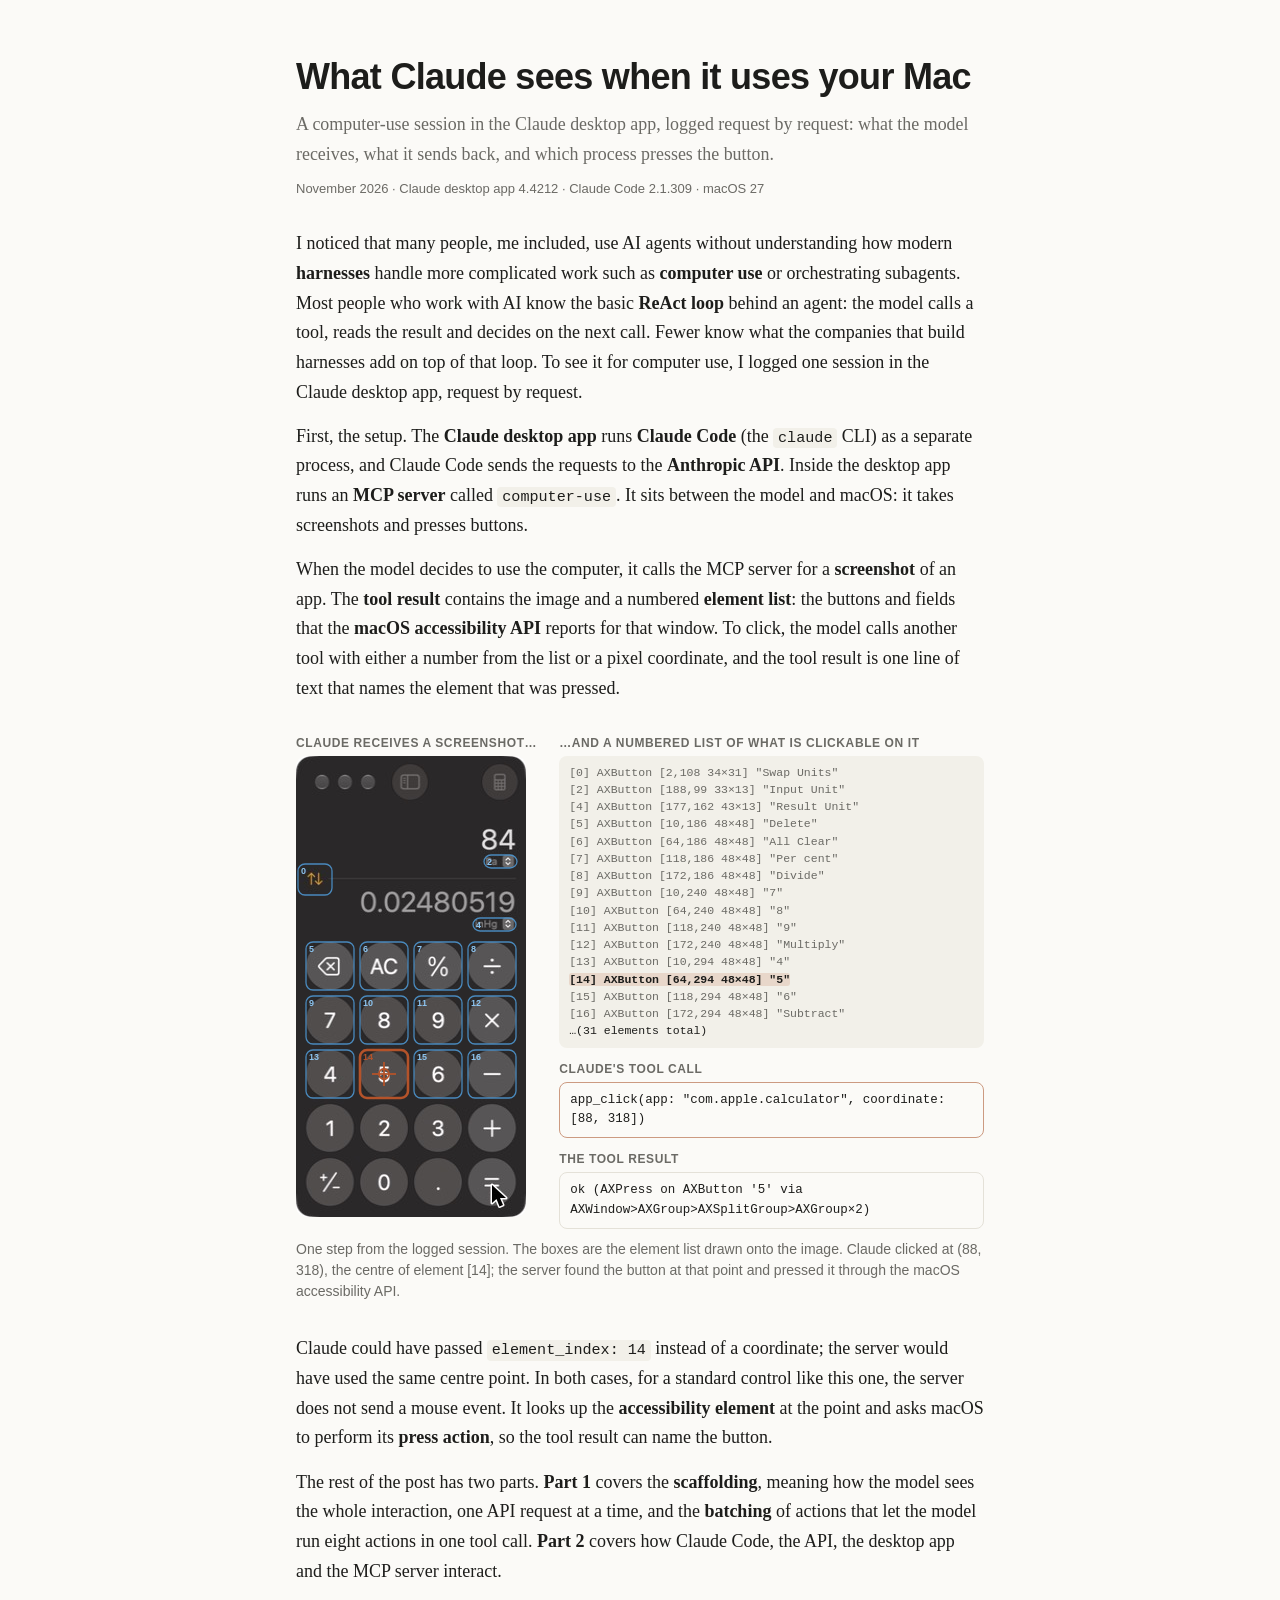
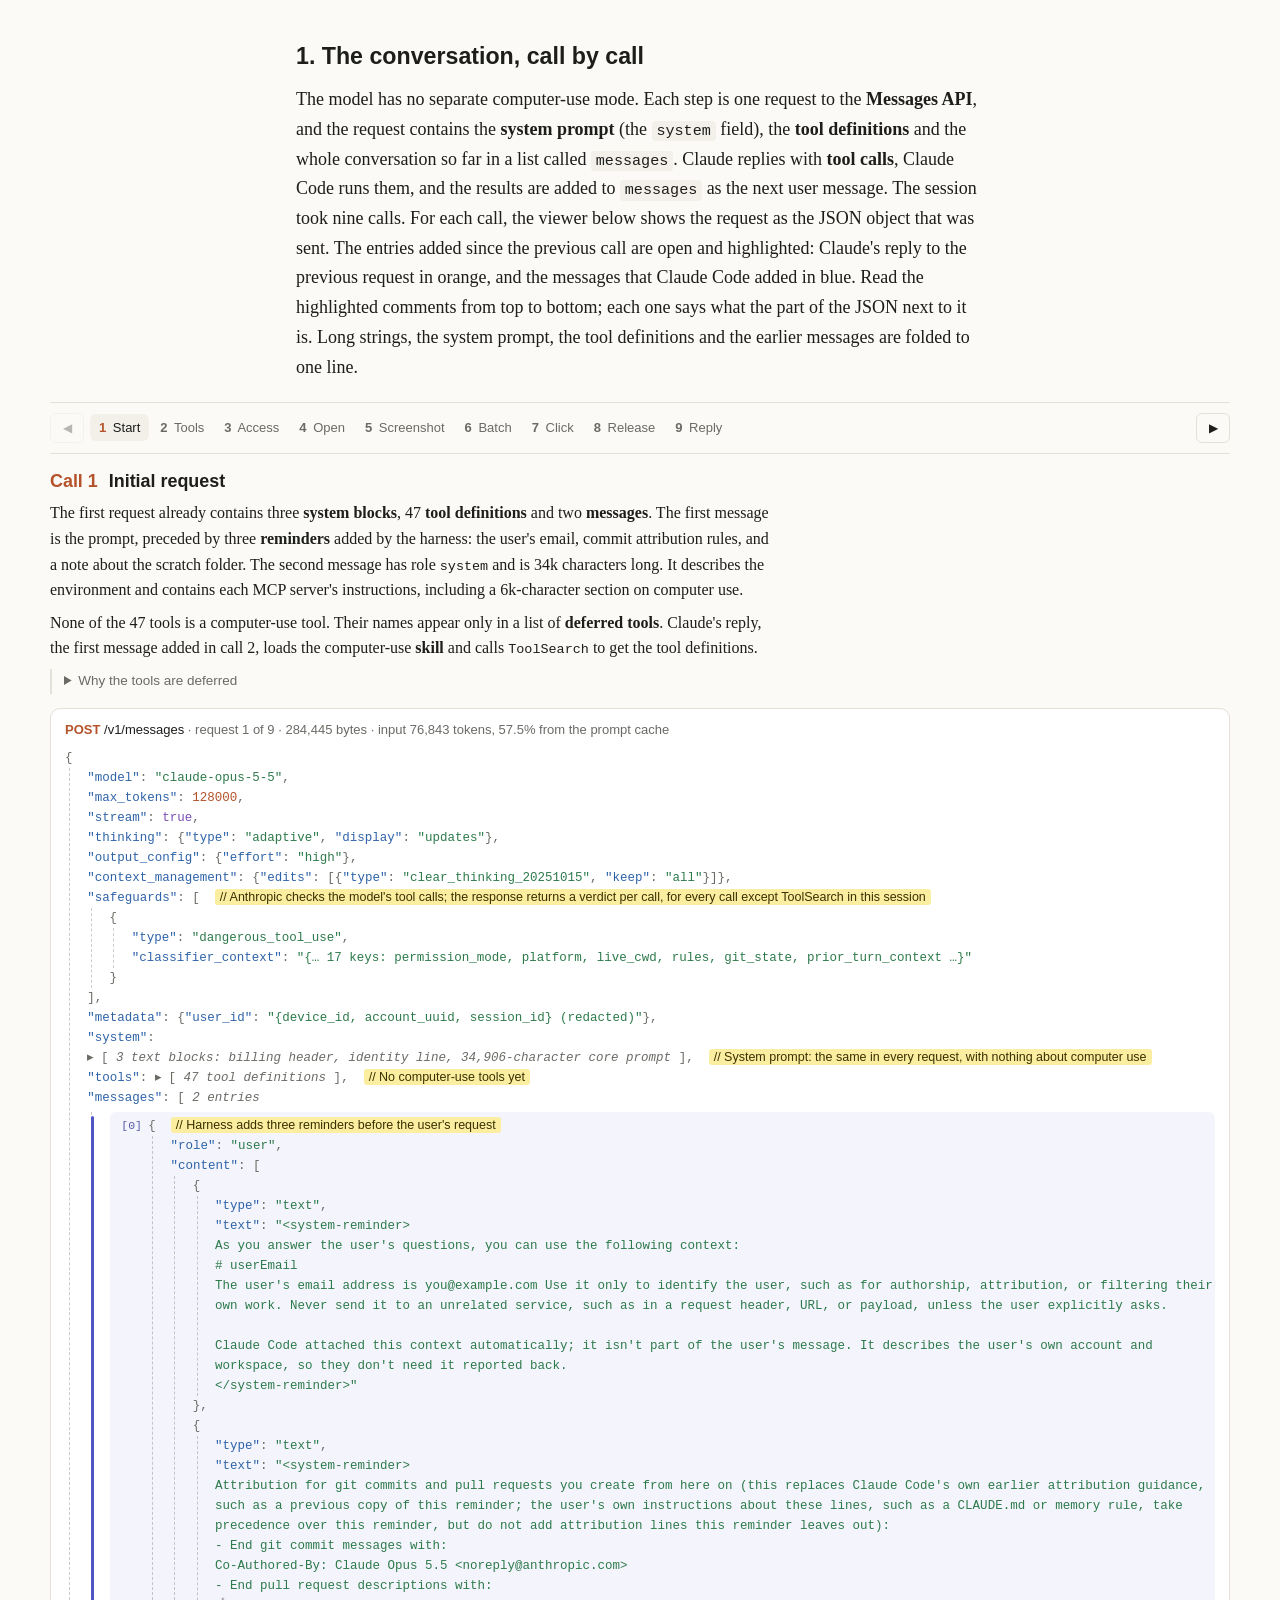
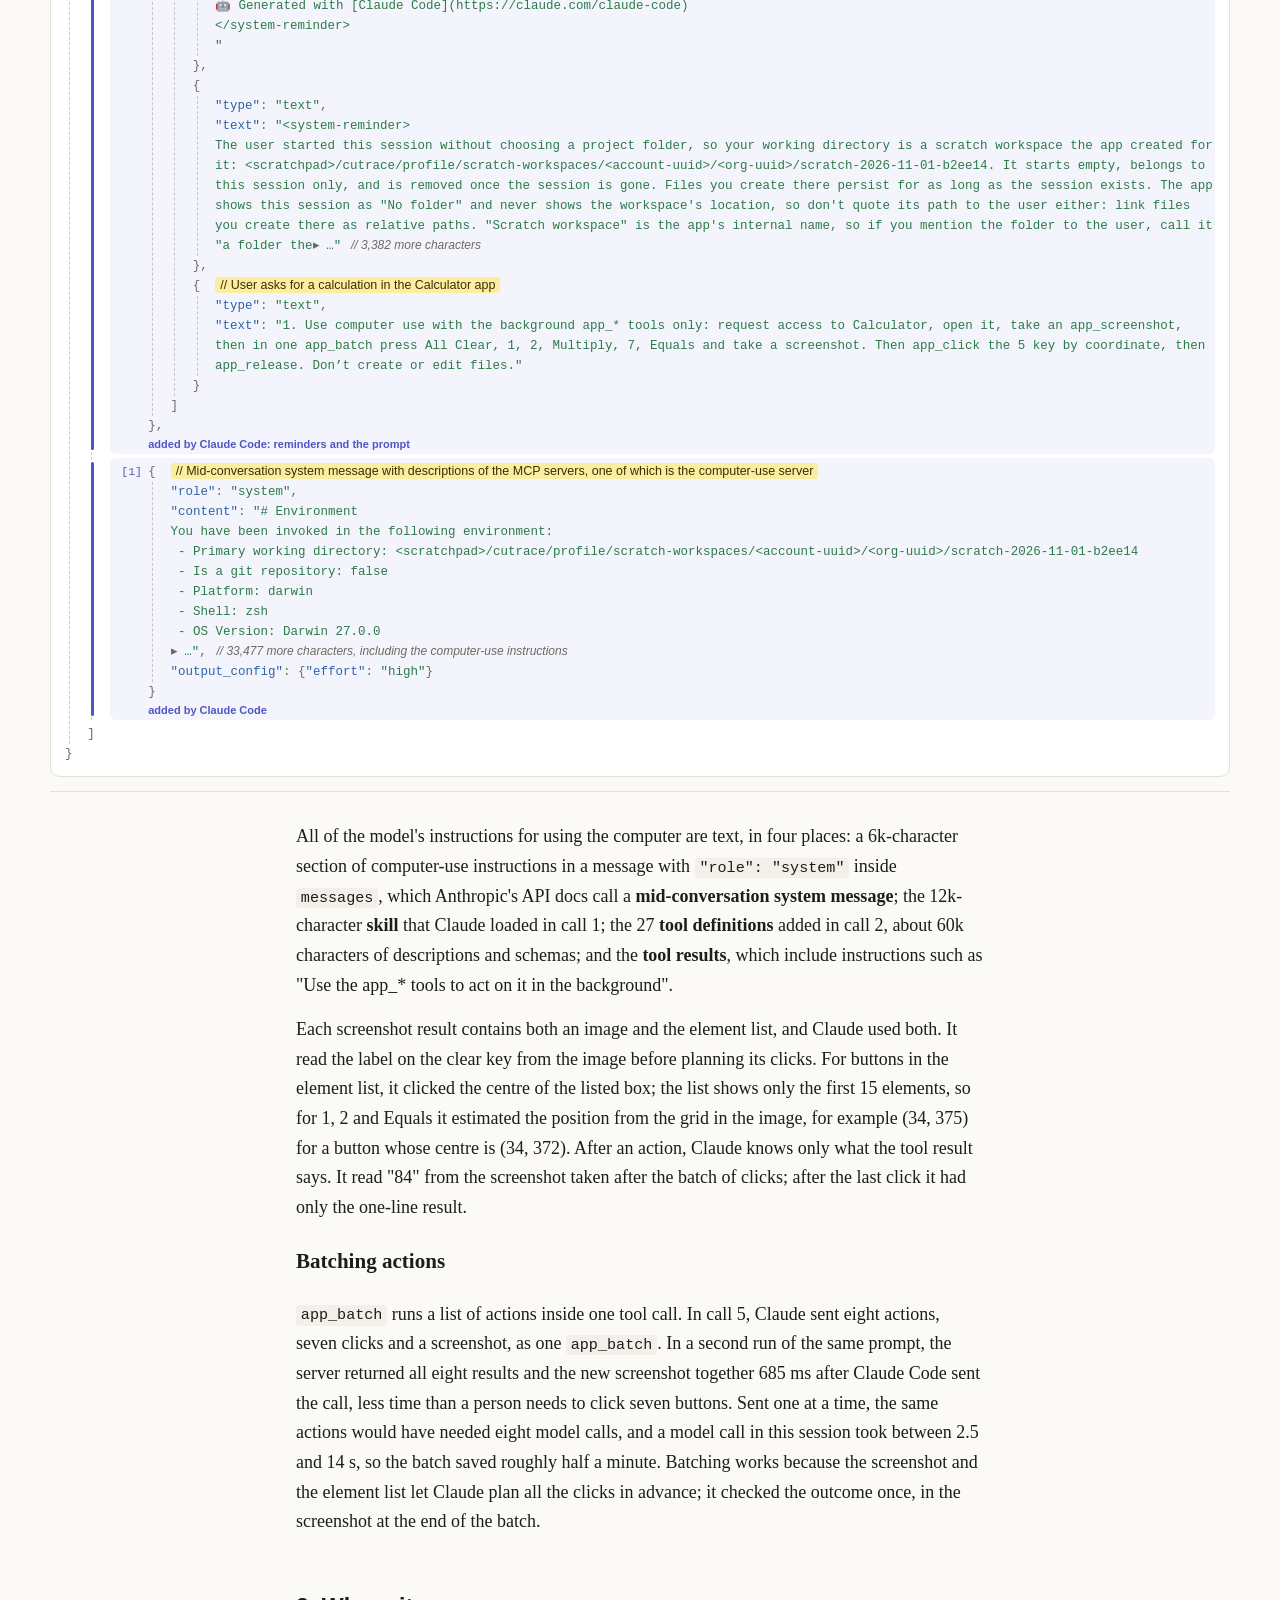
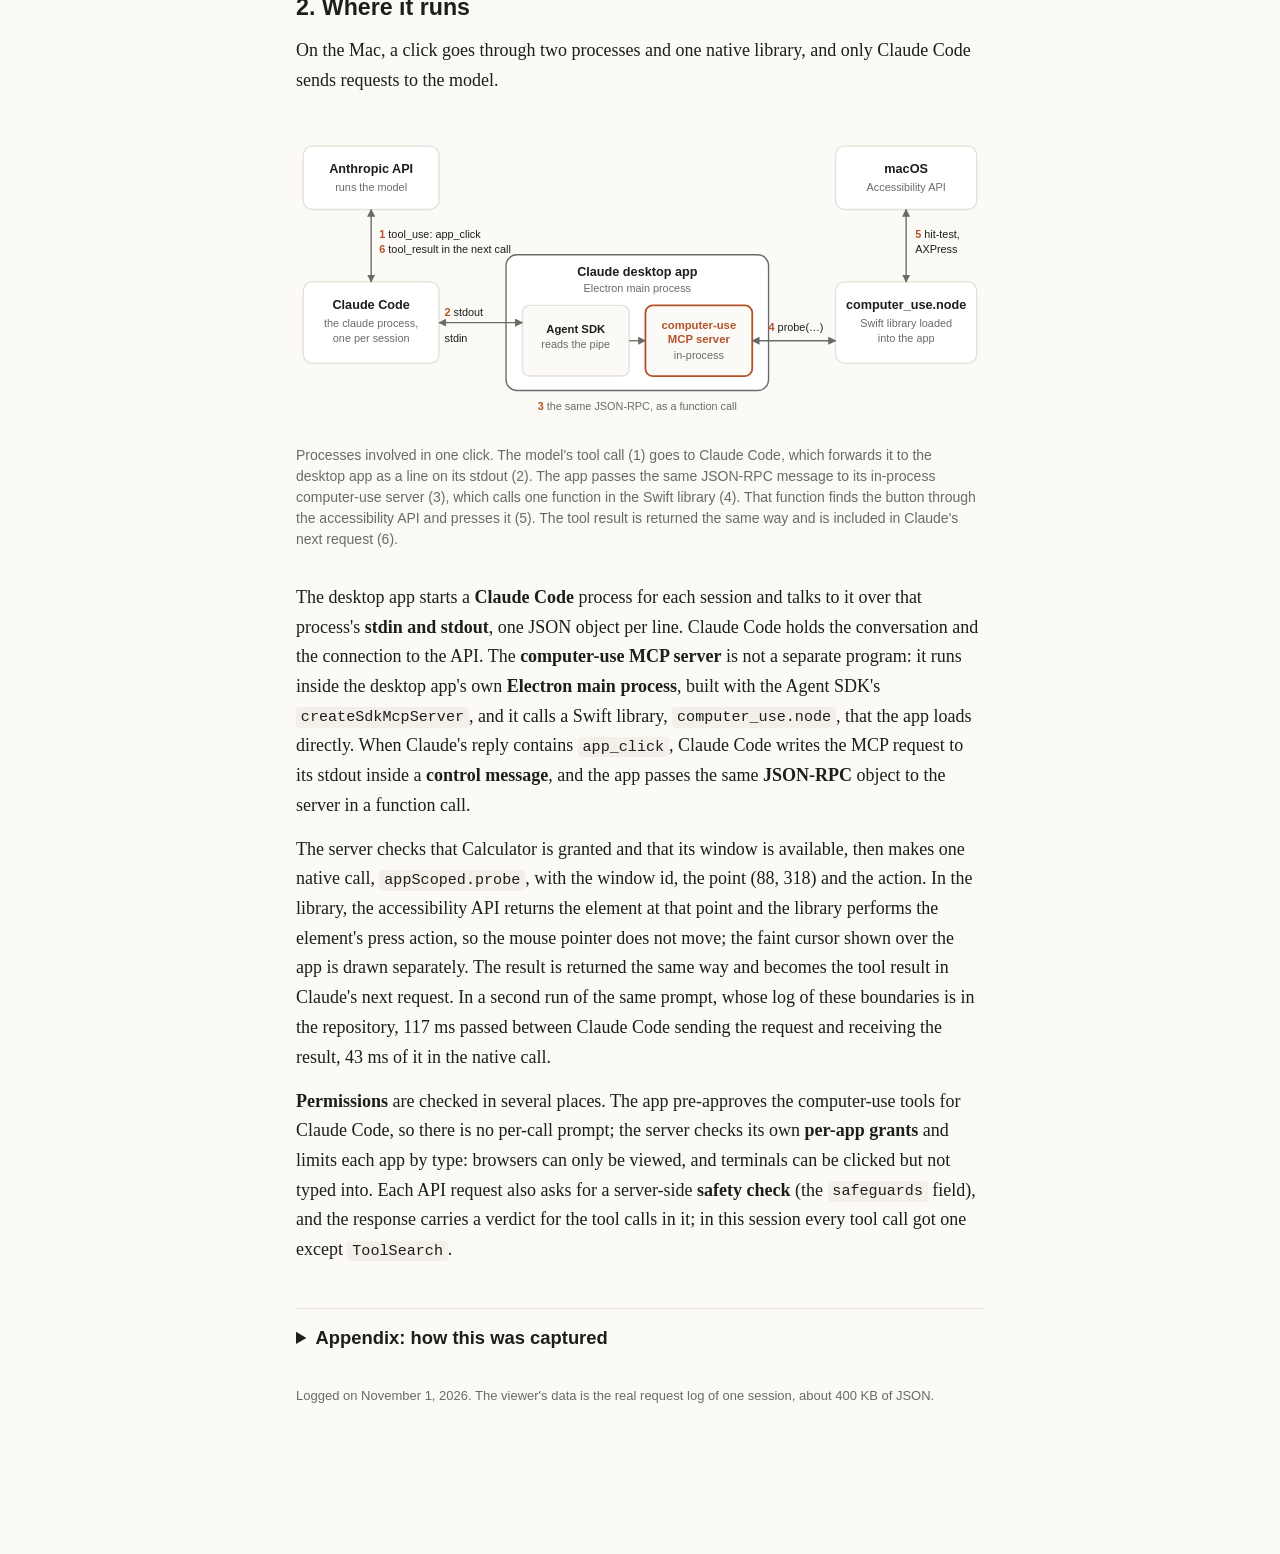
==== docs/index.html @ 0066d64c "Use run 2 timings, correct the safeguard and wrap_up claims, name both system parts The quoted timin" ====
<!doctype html>
<html lang="en">
<head>
<meta charset="utf-8">
<meta name="viewport" content="width=device-width, initial-scale=1">
<title>What Claude Sees</title>
<style>
:root{--bg:#fbfaf7;--fg:#1d1d1b;--muted:#6b6a65;--rule:#e4e1d8;--card:#fff;--code-bg:#f2f0e9;--accent:#b4532a;--api:#3b6ea8}
@media (prefers-color-scheme: dark){:root:not([data-theme="light"]){--bg:#171715;--fg:#ecebe6;--muted:#a3a29b;--rule:#34332f;--card:#1f1f1c;--code-bg:#25241f;--accent:#e08a5e;--api:#79a6db}}
:root[data-theme="dark"]{--bg:#171715;--fg:#ecebe6;--muted:#a3a29b;--rule:#34332f;--card:#1f1f1c;--code-bg:#25241f;--accent:#e08a5e;--api:#79a6db}
*{box-sizing:border-box}
html{-webkit-text-size-adjust:100%}
body{margin:0;background:var(--bg);color:var(--fg);font:18px/1.65 Charter,"Iowan Old Style",Georgia,serif}
main{max-width:720px;margin:0 auto;padding:56px 16px 120px}
h1{font:700 2.25rem/1.15 -apple-system,"Helvetica Neue",Arial,sans-serif;letter-spacing:-.02em;margin:0 0 .35em}
h2{font:700 1.45rem/1.25 -apple-system,"Helvetica Neue",Arial,sans-serif;margin:2.4em 0 .5em}
p{margin:.8em 0}
a{color:var(--accent)}
.dek{color:var(--muted);font-size:1.12rem;margin:0 0 .6em}
.meta{font:13px/1.4 -apple-system,sans-serif;color:var(--muted);margin-bottom:2.4em}
code{font:.84em ui-monospace,"SF Mono",Menlo,monospace;background:var(--code-bg);padding:.08em .32em;border-radius:4px}
figure{margin:1.8em 0}
figcaption{font:14px/1.5 -apple-system,sans-serif;color:var(--muted);margin-top:.7em}
pre{font:12.5px/1.55 ui-monospace,"SF Mono",Menlo,monospace}
/* figure 1 */
.fig1 .f1{display:flex;gap:22px;align-items:flex-start}
.f1-col{flex:none}.f1-col.grow{flex:1;min-width:0}
.f1-h{font:600 12px -apple-system,sans-serif;color:var(--muted);text-transform:uppercase;letter-spacing:.05em;margin:0 0 6px}
.f1-col.grow .f1-h:not(:first-child){margin-top:14px}
.shotwrap{position:relative;width:230px;height:461px}
.shotwrap img{display:block;width:230px;height:461px;border-radius:10px}
.shotwrap svg{position:absolute;inset:0;width:230px;height:461px}
.bx{fill:none;stroke:#4f9ad6;stroke-width:1.3;opacity:.85}.bx.hot{stroke:var(--accent);stroke-width:2.6;opacity:1}
.bl{font:700 9px -apple-system,sans-serif;fill:#8cc4f0}.bl.hot{fill:var(--accent)}
.tgt{fill:none;stroke:var(--accent);stroke-width:1.8}
.axlist{margin:0;background:var(--code-bg);border-radius:8px;padding:8px 10px;white-space:pre-wrap;word-break:break-word;font-size:11.5px;line-height:1.5}
.axlist .ln{color:var(--muted)}.axlist .ln.hot{color:var(--fg);font-weight:700;background:color-mix(in srgb,var(--accent) 16%,transparent);border-radius:3px}
.io{margin:0;border-radius:8px;padding:8px 10px;white-space:pre-wrap;word-break:break-word;border:1px solid var(--rule)}
.io.out{border-color:color-mix(in srgb,var(--accent) 50%,var(--rule))}
/* figure 2 */
.fig2 svg{width:100%;height:auto;display:block}
.fig2 .box rect{fill:var(--card);stroke:var(--rule);stroke-width:1.5}
.fig2 .box.app>rect:first-child{stroke:var(--muted)}
.fig2 .inner{fill:var(--bg)!important;stroke:var(--rule)!important}.fig2 .inner.cu{stroke:var(--accent)!important;stroke-width:2!important}
.fig2 text{text-anchor:middle;fill:var(--fg)}
.fig2 .t1{font:600 14px -apple-system,sans-serif}.fig2 .t2{font:12px -apple-system,sans-serif;fill:var(--muted)}.fig2 .t3{font:600 12.5px -apple-system,sans-serif}.fig2 .t3.cu{fill:var(--accent)}
.fig2 .ln{stroke:var(--muted);stroke-width:1.5;fill:none}.fig2 .ah{fill:var(--muted)}
.fig2 .lab{text-anchor:start;font:12px -apple-system,sans-serif;fill:var(--fg)}.fig2 .lab.mid{text-anchor:middle;fill:var(--muted)}
.fig2 .n{font-weight:700;fill:var(--accent)}
details.appendix{margin:2.4em 0 0;border-top:1px solid var(--rule);padding-top:1em}
details.appendix>summary{cursor:pointer;font:700 1.15rem -apple-system,sans-serif}
details.appendix p,details.appendix li{font-size:16px}
.foot{margin-top:3em;font:13px -apple-system,sans-serif;color:var(--muted)}
@media (max-width:640px){body{font-size:17px}h1{font-size:1.8rem}.fig1 .f1{flex-direction:column}.shotwrap,.shotwrap img,.shotwrap svg{width:200px;height:401px}.fig2{overflow-x:auto}.fig2 svg{min-width:600px}}
</style>
<link rel="stylesheet" href="scaffold.css?v=1793644817">
</head>
<body>
<main>

<h1>What Claude sees when it uses your Mac</h1>
<p class="dek">A computer-use session in the Claude desktop app, logged request by request: what the model receives, what it sends back, and which process presses the button.</p>
<p class="meta">November 2026 · Claude desktop app 4.4212 · Claude Code 2.1.309 · macOS 27</p>

<p>I noticed that many people, me included, use AI agents without understanding how modern <strong>harnesses</strong> handle more complicated work such as <strong>computer use</strong> or orchestrating subagents. Most people who work with AI know the basic <strong>ReAct loop</strong> behind an agent: the model calls a tool, reads the result and decides on the next call. Fewer know what the companies that build harnesses add on top of that loop. To see it for computer use, I logged one session in the Claude desktop app, request by request.</p>
<p>First, the setup. The <strong>Claude desktop app</strong> runs <strong>Claude Code</strong> (the <code>claude</code> CLI) as a separate process, and Claude Code sends the requests to the <strong>Anthropic API</strong>. Inside the desktop app runs an <strong>MCP server</strong> called <strong><code>computer-use</code></strong>. It sits between the model and macOS: it takes screenshots and presses buttons.</p>
<p>When the model decides to use the computer, it calls the MCP server for a <strong>screenshot</strong> of an app. The <strong>tool result</strong> contains the image and a numbered <strong>element list</strong>: the buttons and fields that the <strong>macOS accessibility API</strong> reports for that window. To click, the model calls another tool with either a number from the list or a pixel coordinate, and the tool result is one line of text that names the element that was pressed.</p>
<figure class="fig1">
  <div class="f1">
    <div class="f1-col">
      <div class="f1-h">Claude receives a screenshot…</div>
      <div class="shotwrap"><img src="img/trace-shot-2.jpg" width="230" height="461" alt="Calculator, as Claude saw it">
        <svg viewBox="0 0 230 461" aria-hidden="true"><rect x="2" y="108" width="34" height="31" rx="7" class="bx"/><text x="5" y="118" class="bl">0</text><rect x="188" y="99" width="33" height="13" rx="7" class="bx"/><text x="191" y="109" class="bl">2</text><rect x="177" y="162" width="43" height="13" rx="7" class="bx"/><text x="180" y="172" class="bl">4</text><rect x="10" y="186" width="48" height="48" rx="7" class="bx"/><text x="13" y="196" class="bl">5</text><rect x="64" y="186" width="48" height="48" rx="7" class="bx"/><text x="67" y="196" class="bl">6</text><rect x="118" y="186" width="48" height="48" rx="7" class="bx"/><text x="121" y="196" class="bl">7</text><rect x="172" y="186" width="48" height="48" rx="7" class="bx"/><text x="175" y="196" class="bl">8</text><rect x="10" y="240" width="48" height="48" rx="7" class="bx"/><text x="13" y="250" class="bl">9</text><rect x="64" y="240" width="48" height="48" rx="7" class="bx"/><text x="67" y="250" class="bl">10</text><rect x="118" y="240" width="48" height="48" rx="7" class="bx"/><text x="121" y="250" class="bl">11</text><rect x="172" y="240" width="48" height="48" rx="7" class="bx"/><text x="175" y="250" class="bl">12</text><rect x="10" y="294" width="48" height="48" rx="7" class="bx"/><text x="13" y="304" class="bl">13</text><rect x="64" y="294" width="48" height="48" rx="7" class="bx hot"/><text x="67" y="304" class="bl hot">14</text><rect x="118" y="294" width="48" height="48" rx="7" class="bx"/><text x="121" y="304" class="bl">15</text><rect x="172" y="294" width="48" height="48" rx="7" class="bx"/><text x="175" y="304" class="bl">16</text><circle cx="88" cy="318" r="5" class="tgt"/><line x1="88" y1="306" x2="88" y2="330" class="tgt"/><line x1="76" y1="318" x2="100" y2="318" class="tgt"/></svg></div>
    </div>
    <div class="f1-col grow">
      <div class="f1-h">…and a numbered list of what is clickable on it</div>
      <pre class="axlist"><span class="ln">[0] AXButton [2,108 34×31] "Swap Units"</span>
<span class="ln">[2] AXButton [188,99 33×13] "Input Unit"</span>
<span class="ln">[4] AXButton [177,162 43×13] "Result Unit"</span>
<span class="ln">[5] AXButton [10,186 48×48] "Delete"</span>
<span class="ln">[6] AXButton [64,186 48×48] "All Clear"</span>
<span class="ln">[7] AXButton [118,186 48×48] "Per cent"</span>
<span class="ln">[8] AXButton [172,186 48×48] "Divide"</span>
<span class="ln">[9] AXButton [10,240 48×48] "7"</span>
<span class="ln">[10] AXButton [64,240 48×48] "8"</span>
<span class="ln">[11] AXButton [118,240 48×48] "9"</span>
<span class="ln">[12] AXButton [172,240 48×48] "Multiply"</span>
<span class="ln">[13] AXButton [10,294 48×48] "4"</span>
<span class="ln hot">[14] AXButton [64,294 48×48] "5"</span>
<span class="ln">[15] AXButton [118,294 48×48] "6"</span>
<span class="ln">[16] AXButton [172,294 48×48] "Subtract"</span>
…(31 elements total)</pre>
      <div class="f1-h">Claude's tool call</div>
      <pre class="io out">app_click(app: "com.apple.calculator", coordinate: [88, 318])</pre>
      <div class="f1-h">The tool result</div>
      <pre class="io in">ok (AXPress on AXButton '5' via AXWindow&gt;AXGroup&gt;AXSplitGroup&gt;AXGroup×2)</pre>
    </div>
  </div>
  <figcaption>One step from the logged session. The boxes are the element list drawn onto the image. Claude clicked at (88, 318), the centre of element [14]; the server found the button at that point and pressed it through the macOS accessibility API.</figcaption>
</figure>
<p>Claude could have passed <code>element_index: 14</code> instead of a coordinate; the server would have used the same centre point. In both cases, for a standard control like this one, the server does not send a mouse event. It looks up the <strong>accessibility element</strong> at the point and asks macOS to perform its <strong>press action</strong>, so the tool result can name the button.</p>
<p>The rest of the post has two parts. <strong>Part 1</strong> covers the <strong>scaffolding</strong>, meaning how the model sees the whole interaction, one API request at a time, and the <strong>batching</strong> of actions that let the model run eight actions in one tool call. <strong>Part 2</strong> covers how Claude Code, the API, the desktop app and the MCP server interact.</p>
<h2 id="calls">1. The conversation, call by call</h2>
<p>The model has no separate computer-use mode. Each step is one request to the <strong>Messages API</strong>, and the request contains the <strong>system prompt</strong> (the <code>system</code> field), the <strong>tool definitions</strong> and the whole conversation so far in a list called <strong><code>messages</code></strong>. Claude replies with <strong>tool calls</strong>, Claude Code runs them, and the results are added to <code>messages</code> as the next user message. The session took nine calls. For each call, the viewer below shows the request as the JSON object that was sent. The entries added since the previous call are open and highlighted: Claude's reply to the previous request in orange, and the messages that Claude Code added in blue. Read the highlighted comments from top to bottom; each one says what the part of the JSON next to it is. Long strings, the system prompt, the tool definitions and the earlier messages are folded to one line.</p>
<div id="scaf" class="scaf bleed">
  <div class="scaf-bar"><button class="prev" aria-label="Previous call">◀</button><div class="chips"></div><button class="next" aria-label="Next call">▶</button></div>
  <div class="note"></div>
  <div class="reqview"></div>
  <div class="raw" hidden></div>
</div>
<p>All of the model's instructions for using the computer are text, in four places: a 6k-character section of computer-use instructions in a message with <code>"role": "system"</code> inside <code>messages</code>, which Anthropic's API docs call a <strong>mid-conversation system message</strong>; the 12k-character <strong>skill</strong> that Claude loaded in call 1; the 27 <strong>tool definitions</strong> added in call 2, about 60k characters of descriptions and schemas; and the <strong>tool results</strong>, which include instructions such as "Use the app_* tools to act on it in the background".</p>
<p>Each screenshot result contains both an image and the element list, and Claude used both. It read the label on the clear key from the image before planning its clicks. For buttons in the element list, it clicked the centre of the listed box; the list shows only the first 15 elements, so for 1, 2 and Equals it estimated the position from the grid in the image, for example (34, 375) for a button whose centre is (34, 372). After an action, Claude knows only what the tool result says. It read "84" from the screenshot taken after the batch of clicks; after the last click it had only the one-line result.</p>
<h3 id="batching">Batching actions</h3>
<p><strong><code>app_batch</code></strong> runs a list of actions inside one tool call. In call 5, Claude sent eight actions, seven clicks and a screenshot, as one <code>app_batch</code>. In a second run of the same prompt, the server returned all eight results and the new screenshot together 685 ms after Claude Code sent the call, less time than a person needs to click seven buttons. Sent one at a time, the same actions would have needed eight model calls, and a model call in this session took between 2.5 and 14 s, so the batch saved roughly half a minute. Batching works because the screenshot and the element list let Claude plan all the clicks in advance; it checked the outcome once, in the screenshot at the end of the batch.</p>
<h2 id="runs">2. Where it runs</h2>
<p>On the Mac, a click goes through two processes and one native library, and only Claude Code sends requests to the model.</p>
<figure class="fig2">
<svg viewBox="0 0 760 340" role="img" aria-label="Processes involved in one click and the messages between them">
  <defs><marker id="ar" viewBox="0 0 10 10" refX="9" refY="5" markerWidth="6" markerHeight="6" orient="auto-start-reverse"><path d="M0,0 L10,5 L0,10 z" class="ah"/></marker></defs>
  <g class="box"><rect x="8" y="20" width="150" height="70" rx="10"/><text x="83" y="50" class="t1">Anthropic API</text><text x="83" y="70" class="t2">runs the model</text></g>
  <g class="box"><rect x="8" y="170" width="150" height="90" rx="10"/><text x="83" y="200" class="t1">Claude Code</text><text x="83" y="220" class="t2">the claude process,</text><text x="83" y="236" class="t2">one per session</text></g>
  <g class="box app"><rect x="232" y="140" width="290" height="150" rx="12"/><text x="377" y="164" class="t1">Claude desktop app</text><text x="377" y="181" class="t2">Electron main process</text>
    <rect x="250" y="196" width="118" height="78" rx="8" class="inner"/><text x="309" y="226" class="t3">Agent SDK</text><text x="309" y="243" class="t2">reads the pipe</text>
    <rect x="386" y="196" width="118" height="78" rx="8" class="inner cu"/><text x="445" y="222" class="t3 cu">computer-use</text><text x="445" y="238" class="t3 cu">MCP server</text><text x="445" y="255" class="t2">in-process</text></g>
  <g class="box"><rect x="596" y="170" width="156" height="90" rx="10"/><text x="674" y="200" class="t1">computer_use.node</text><text x="674" y="220" class="t2">Swift library loaded</text><text x="674" y="236" class="t2">into the app</text></g>
  <g class="box os"><rect x="596" y="20" width="156" height="70" rx="10"/><text x="674" y="50" class="t1">macOS</text><text x="674" y="70" class="t2">Accessibility API</text></g>
  <path d="M83,90 V170" class="ln" marker-start="url(#ar)" marker-end="url(#ar)"/>
  <text x="92" y="122" class="lab"><tspan class="n">1</tspan> tool_use: app_click</text><text x="92" y="138" class="lab"><tspan class="n">6</tspan> tool_result in the next call</text>
  <path d="M158,215 H250" class="ln" marker-start="url(#ar)" marker-end="url(#ar)"/>
  <text x="164" y="208" class="lab"><tspan class="n">2</tspan> stdout</text><text x="164" y="236" class="lab">stdin</text>
  <path d="M368,235 H386" class="ln" marker-end="url(#ar)"/>
  <text x="377" y="312" class="lab mid"><tspan class="n">3</tspan> the same JSON-RPC, as a function call</text>
  <path d="M504,235 H596" class="ln" marker-start="url(#ar)" marker-end="url(#ar)"/>
  <text x="522" y="224" class="lab"><tspan class="n">4</tspan> probe(…)</text>
  <path d="M674,170 V90" class="ln" marker-start="url(#ar)" marker-end="url(#ar)"/>
  <text x="684" y="122" class="lab"><tspan class="n">5</tspan> hit-test,</text><text x="684" y="138" class="lab">AXPress</text>
</svg>
<figcaption>Processes involved in one click. The model's tool call (1) goes to Claude Code, which forwards it to the desktop app as a line on its stdout (2). The app passes the same JSON-RPC message to its in-process computer-use server (3), which calls one function in the Swift library (4). That function finds the button through the accessibility API and presses it (5). The tool result is returned the same way and is included in Claude's next request (6).</figcaption>
</figure>
<p>The desktop app starts a <strong>Claude Code</strong> process for each session and talks to it over that process's <strong>stdin and stdout</strong>, one JSON object per line. Claude Code holds the conversation and the connection to the API. The <strong>computer-use MCP server</strong> is not a separate program: it runs inside the desktop app's own <strong>Electron main process</strong>, built with the Agent SDK's <code>createSdkMcpServer</code>, and it calls a Swift library, <strong><code>computer_use.node</code></strong>, that the app loads directly. When Claude's reply contains <code>app_click</code>, Claude Code writes the MCP request to its stdout inside a <strong>control message</strong>, and the app passes the same <strong>JSON-RPC</strong> object to the server in a function call.</p>
<p>The server checks that Calculator is granted and that its window is available, then makes one native call, <strong><code>appScoped.probe</code></strong>, with the window id, the point (88, 318) and the action. In the library, the accessibility API returns the element at that point and the library performs the element's press action, so the mouse pointer does not move; the faint cursor shown over the app is drawn separately. The result is returned the same way and becomes the tool result in Claude's next request. In a second run of the same prompt, whose log of these boundaries is in the repository, 117 ms passed between Claude Code sending the request and receiving the result, 43 ms of it in the native call.</p>
<p><strong>Permissions</strong> are checked in several places. The app pre-approves the computer-use tools for Claude Code, so there is no per-call prompt; the server checks its own <strong>per-app grants</strong> and limits each app by type: browsers can only be viewed, and terminals can be clicked but not typed into. Each API request also asks for a server-side <strong>safety check</strong> (the <code>safeguards</code> field), and the response carries a verdict for the tool calls in it; in this session every tool call got one except <code>ToolSearch</code>.</p>
<details class="appendix">
<summary>Appendix: how this was captured</summary>
<p>The installed app can't be inspected directly. Its Electron build disables <code>RunAsNode</code>, <code>NODE_OPTIONS</code> and <code>--inspect</code>, and its code archive is integrity-checked. I made a copy of the app and added logging hooks to its JavaScript: on the Claude Code pipe, on the in-process MCP traffic, and on every call into the Swift library. I also pointed the copy's Claude Code at a local proxy that logs API traffic, then re-signed the copy ad hoc. Electron 44 checks the archive twice, against a hash in <code>Info.plist</code> and against a digest of that whole entry stored inside the Electron framework binary, so both had to be updated. The copy ran with its own profile, cloned from the login data of my normal one, and was launched from a terminal so that it inherited that terminal's Screen Recording and Accessibility permissions.</p>
<p>The viewer shows the logged requests with my personal setup removed: my own MCP servers, skills and instructions, my list of installed apps and identifying paths. Everything that ships with Claude is left as it was, including the full computer-use instructions and tool definitions. Token counts are as measured, so they include the removed material.</p>
<p>The scripts and the captured data are in <a href="https://github.com/RunFMe/claude-computer-use-trace">the GitHub repository</a>: <a href="https://github.com/RunFMe/claude-computer-use-trace/blob/main/capture/build_cutrace.py">patching and re-signing the copy</a>, <a href="https://github.com/RunFMe/claude-computer-use-trace/blob/main/capture/logproxy.py">the logging proxy</a> and <a href="https://github.com/RunFMe/claude-computer-use-trace/blob/main/capture/make_scaffold.py">building the viewer data</a>.</p>
</details>
<p class="foot">Logged on November 1, 2026. The viewer's data is the real request log of one session, about 400 KB of JSON.</p>
</main>
<script>window.BUILD = "1793644817";</script>
<script src="scaffold.js?v=1793644817"></script>
<script>
if (new URLSearchParams(location.search).has("live")) setInterval(() => fetch("build-id.txt", {cache: "no-store"}).then(r => r.text()).then(t => { if (t.trim() !== window.BUILD) location.reload(); }).catch(() => {}), 1000);
</script>
</body>
</html>
---- docs/scaffold.css ----
/* Scaffold viewer — one accent colour (computer-use traffic), everything else neutral. */
.bleed{width:min(1180px, calc(100vw - 32px));position:relative;left:50%;transform:translateX(-50%);margin:1.4em 0 2.2em}
.scaf{font:14px/1.55 -apple-system,"Helvetica Neue",Arial,sans-serif;border-top:1px solid var(--rule);border-bottom:1px solid var(--rule);padding-bottom:14px}
.scaf code{font:12.5px ui-monospace,Menlo,monospace;background:none;padding:0}
.scaf-bar{display:flex;gap:6px;align-items:center;position:sticky;top:0;z-index:6;background:var(--bg);padding:10px 0;border-bottom:1px solid var(--rule)}
.scaf-bar>button{flex:none;border:1px solid var(--rule);background:var(--bg);color:var(--fg);border-radius:6px;width:34px;height:30px;cursor:pointer;font-size:12px}
.scaf-bar>button:disabled{opacity:.3;cursor:default}
.chips{display:flex;gap:2px;overflow-x:auto;flex:1;scrollbar-width:none}
.chips::-webkit-scrollbar{display:none}
.chipstep{flex:none;border:none;background:none;color:var(--muted);border-radius:6px;padding:6px 9px;cursor:pointer;font:13px -apple-system,sans-serif;white-space:nowrap}
.chipstep b{font-weight:600;margin-right:3px}
.chipstep:hover{color:var(--fg)}
.chipstep.on{background:var(--code-bg);color:var(--fg)}
.chipstep.on b{color:var(--accent)}
.note{max-width:720px;margin:16px 0 6px}
.note h3{margin:0 0 .35em;font:600 1.12rem/1.3 -apple-system,sans-serif}
.note .num{color:var(--accent);margin-right:6px}
.note p{font:16px/1.6 Charter,Georgia,serif;margin:.45em 0}
.note code{font-size:.84em}
.moreinfo{margin:.6em 0 0;border-left:2px solid var(--rule);padding:2px 0 2px 12px}
.moreinfo>summary{cursor:pointer;color:var(--muted);font-size:13.5px}
.moreinfo[open]>summary{color:var(--fg)}
.moreinfo p{font-size:15px}
.cols{display:grid;grid-template-columns:minmax(0,1.5fr) minmax(0,1fr);gap:28px;margin-top:14px;align-items:start}
.cols h4{margin:0 0 8px;font:600 12px -apple-system,sans-serif;text-transform:uppercase;letter-spacing:.06em;color:var(--muted)}
.cols h4 .dim{text-transform:none;letter-spacing:0;font-weight:400}
.add{padding:10px 0;border-top:1px solid var(--rule)}
.add:first-of-type{border-top:none;padding-top:0}
.ah{font:12.5px ui-monospace,Menlo,monospace;color:var(--muted);margin-bottom:6px}
.dim{color:var(--muted)}
.small{font-size:12.5px}
.rem{margin:3px 0;font-size:13px}
.rem>summary{cursor:pointer;color:var(--muted);white-space:nowrap;overflow:hidden;text-overflow:ellipsis}
.rem>summary span{color:var(--fg)}
.tx{font:12px/1.5 ui-monospace,Menlo,monospace;background:var(--code-bg);padding:8px 10px;border-radius:6px;margin:4px 0;white-space:pre-wrap;word-break:break-word}
.txtblk{border:1px solid var(--rule);border-radius:8px;padding:6px 10px;margin:8px 0}
.txtblk .tl{font-size:12px;color:var(--muted);margin-bottom:2px}
.txtblk .tx{background:none;padding:0;margin:2px 0}
.more{color:var(--muted)}
.lnk{background:none;border:none;color:var(--accent);cursor:pointer;padding:0;font:13px -apple-system,sans-serif}
.lnk:hover{text-decoration:underline}
.call,.res{margin:8px 0;padding:8px 10px;border-radius:8px;border:1px solid var(--rule)}
.call.cu,.res.cu{border-color:color-mix(in srgb, var(--accent) 45%, var(--rule));background:color-mix(in srgb, var(--accent) 4%, var(--bg))}
.call.other,.res.other{opacity:.72}
.ch{font-size:13px;color:var(--muted);margin-bottom:4px}
.fn{color:var(--fg)!important;font-weight:600}
.cu .fn{color:var(--accent)!important}
.args{font:12.5px/1.55 ui-monospace,Menlo,monospace;word-break:break-word}
.ak{color:var(--muted)}
.acts{margin:2px 0 0;padding-left:1.4em;font-size:13px}
.acts li{margin:1px 0}
.said{font:14.5px/1.55 -apple-system,"Helvetica Neue",Arial,sans-serif;margin:6px 0;padding-left:10px;border-left:2px solid var(--rule);white-space:pre-wrap}
.refs{font-size:13px;line-height:1.7;margin:2px 0}
.shotrow{display:flex;gap:12px;align-items:flex-start}
.shot{width:200px;flex:none;border:1px solid var(--rule);border-radius:8px}
.shottext{min-width:0;flex:1}
.stop{margin-top:8px}
.ctx{margin-top:14px;display:flex;flex-direction:column;gap:6px;max-width:720px}
.hist>summary{cursor:pointer;color:var(--muted);font-size:13px}
.hist ol{margin:4px 0;font-size:12.5px;line-height:1.6;padding-left:2.4em}
.raw{margin-top:10px}
.raw .tx{max-height:520px;overflow:auto}
.json .jk{color:var(--api)}
.doc{display:flex;flex-direction:column;gap:2px}
.dsec>summary{cursor:pointer;padding:3px 0;display:flex;gap:8px;align-items:baseline;font:12.5px ui-monospace,Menlo,monospace;color:var(--muted)}
.dsec .dh{color:var(--fg)}
.dsec.hot .dh{color:var(--accent);font-weight:600}
.dn{color:var(--muted);font-size:12px}
.meter{display:flex;flex-direction:column;gap:3px;margin:8px 0;max-width:520px}
.mrow{display:grid;grid-template-columns:16px 1fr 64px;gap:8px;align-items:center;font:12px -apple-system,sans-serif;color:var(--muted)}
.mrow.on{color:var(--fg);font-weight:600}
.mbar{display:flex;height:9px;border-radius:2px;overflow:hidden;background:var(--code-bg)}
.seg.rd{background:color-mix(in srgb, var(--muted) 50%, transparent)}
.seg.wr{background:var(--accent)}
.mv{text-align:right;font-variant-numeric:tabular-nums}
@media (max-width:860px){.cols{grid-template-columns:1fr}.shotrow{flex-direction:column}.shot{width:180px}}
.ctx .rawbtn{align-self:flex-start}
.chips{position:relative}

/* request drawn as one JSON object; "messages" is a numbered list that grows */
.reqview{margin-top:14px}
.frame{font:13px/1.55 ui-monospace,"SF Mono",Menlo,monospace;border:1px solid var(--rule);border-radius:10px;padding:12px 14px;background:var(--card)}
.fhead{font-family:-apple-system,"Helvetica Neue",Arial,sans-serif;font-size:13px;margin-bottom:6px}
.jt{color:var(--muted)}
.jf{padding-left:18px;color:var(--fg)}
.jkey{color:var(--api)}
.jc{display:inline}
.jc>summary{display:inline;cursor:pointer;color:var(--muted)}
.jc>summary::-webkit-details-marker{display:none}
.jc>summary:hover{color:var(--fg)}
.jc[open]{display:block;margin:4px 0 8px 18px}
.jcb{font-family:-apple-system,"Helvetica Neue",Arial,sans-serif;font-size:13px}
.sysb{margin:6px 0}
.mlist{list-style:none;margin:2px 0 2px 18px;padding:0 0 0 14px;border-left:2px solid var(--rule)}
.mlist>li{margin:3px 0;font-family:-apple-system,"Helvetica Neue",Arial,sans-serif;font-size:13.5px}
.mlist>li>details>summary,.rhead{display:flex;gap:8px;align-items:baseline;cursor:pointer;padding:3px 6px;border-radius:6px;min-width:0;list-style:none}
.mlist>li>details>summary::-webkit-details-marker{display:none}
.mlist>li>details>summary:hover{background:var(--code-bg)}
.rhead{cursor:default}
.idx{font:12.5px ui-monospace,Menlo,monospace;color:var(--muted);flex:none;min-width:2.6em}
.role{font:600 11px -apple-system,sans-serif;text-transform:uppercase;letter-spacing:.05em;color:var(--muted);flex:none;min-width:5.6em}
.msg.assistant .role{color:var(--accent)}
.sum{color:var(--muted);white-space:nowrap;overflow:hidden;text-overflow:ellipsis;min-width:0;flex:1}
.mlist>li>details[open] .sum{white-space:normal}
.tag{flex:none;font:600 11px -apple-system,sans-serif;color:var(--accent)}
.msg.isnew{position:relative}
.msg.isnew::before{content:"";position:absolute;left:-16px;top:0;bottom:0;width:2px;background:var(--accent)}
.msg .mb{padding:2px 6px 10px 6px}
.msg.reply{margin-top:10px;border:1.5px dashed color-mix(in srgb,var(--accent) 55%,var(--rule));border-radius:8px;background:color-mix(in srgb,var(--accent) 3%,var(--bg))}
.tools .tg{margin:4px 0;line-height:1.7}
.tools .tg.cu{color:var(--accent)}
.tname{background:none;border:none;padding:0;font:12.5px ui-monospace,Menlo,monospace;color:inherit;cursor:pointer;text-decoration:underline dotted}
.ctx{margin-top:10px;display:block}
.ctx .rawbtn{margin-left:6px}
@media (max-width:640px){.frame{padding:10px 8px}.jf,.mlist{margin-left:6px}.mlist{padding-left:8px}.msg.isnew::before{left:-10px}.role{min-width:0}.sum{display:none}.mlist>li>details>summary{flex-wrap:wrap}}

/* ===== the request as JSON ===== */
.scaf{--jk:#2f63a8;--js:#2d7a4b;--jnum:#b4532a;--jl:#7a4fb5}
@media (prefers-color-scheme: dark){:root:not([data-theme="light"]) .scaf{--jk:#8ab4f0;--js:#8fd19e;--jnum:#f0a070;--jl:#c3a6f0}}
:root[data-theme="dark"] .scaf{--jk:#8ab4f0;--js:#8fd19e;--jnum:#f0a070;--jl:#c3a6f0}
.frame{font:12.5px/1.6 ui-monospace,"SF Mono",Menlo,monospace;border:1px solid var(--rule);border-radius:10px;padding:12px 14px;background:var(--card);overflow-x:auto}
.fhead{font:13px/1.4 -apple-system,"Helvetica Neue",Arial,sans-serif;margin-bottom:8px;color:var(--fg)}
.fhead .verb{font-weight:700;color:var(--accent)}
.jroot{white-space:normal;min-width:0}
.ji,.jlist{padding-left:1.4em;margin-left:.3em;border-left:1px dashed color-mix(in srgb,var(--muted) 35%,transparent)}
.jk{color:var(--jk)}
.js{color:var(--js);white-space:pre-wrap;word-break:break-word}
.jnum{color:var(--jnum)}
.jl{color:var(--jl)}
.jp{color:var(--muted)}
.jph,.jc{color:var(--muted);font-style:italic}
.jexp{font:11.5px -apple-system,sans-serif;border:1px solid var(--rule);background:var(--bg);color:var(--accent);border-radius:999px;padding:0 7px;margin-left:5px;cursor:pointer;vertical-align:1px}
.jimg{display:block;width:180px;margin:6px 0 4px;border:1px solid var(--rule);border-radius:8px}
.jm{position:relative;display:grid;grid-template-columns:2.6em minmax(0,1fr);column-gap:.5em;padding:1px 0}
.jm .gut{color:var(--muted);font-size:11.5px;text-align:right;user-select:none;padding-top:1px}
/* who wrote a message: Claude (assistant) or the harness (user and system) */
.scaf{--asst:#b4532a;--hrn:#4f55c4}
@media (prefers-color-scheme: dark){:root:not([data-theme="light"]) .scaf{--asst:#e08a5e;--hrn:#9da2f2}}
:root[data-theme="dark"] .scaf{--asst:#e08a5e;--hrn:#9da2f2}
.jm.r-assistant,.frame.r-assistant{--rc:var(--asst)}
.jm.r-user,.jm.r-system{--rc:var(--hrn)}
.jm::before{content:"";position:absolute;left:-1.45em;top:3px;bottom:3px;width:2px;border-radius:2px;background:color-mix(in srgb,var(--rc) 40%,transparent)}
.jm.isnew{background:color-mix(in srgb,var(--rc) 6%,transparent);border-radius:6px;margin:4px 0;padding:4px 0}
.jm.isnew::before{top:4px;bottom:4px;width:3px;background:var(--rc)}
.jm .gut{color:color-mix(in srgb,var(--rc) 70%,var(--muted))}
.jm .badge{grid-column:2;justify-self:start;font:600 11px -apple-system,sans-serif;color:var(--rc);margin-top:2px}
.jfold>summary{cursor:pointer;list-style:none}
.jfold>summary::-webkit-details-marker{display:none}
.tw::before{content:"▸";color:var(--muted);display:inline-block;width:1.1em}
.jfold[open]>summary .tw::before{content:"▾"}
.jfold[open]>summary>span:not(.tw){display:none}
.jfold>summary:hover .jc{color:var(--fg)}
.jfold.inl,.jfold.inl>summary,.jfold.inl>.jmb{display:inline}
.arrow{font:13px/1.5 -apple-system,"Helvetica Neue",Arial,sans-serif;color:var(--muted);margin:12px 0 6px 2px}
.arrow::before{content:"↓ ";color:var(--accent);font-weight:700}
.arrow code{font-size:12px}
.frame.resp{border-style:dashed;border-color:color-mix(in srgb,var(--asst) 55%,var(--rule));background:color-mix(in srgb,var(--asst) 4%,var(--card))}
@media (max-width:640px){.frame{font-size:11.5px;padding:10px 8px}.ji,.jlist{padding-left:.9em;margin-left:.15em}.jm{grid-template-columns:2.2em minmax(0,1fr)}.jm::before{left:-1em}.jimg{width:150px}}

/* folded blocks: one line plus a summary */
.why{color:var(--muted);font-style:italic;margin-left:.8em;font-family:-apple-system,"Helvetica Neue",Arial,sans-serif;font-size:12px}
.jfold>summary:hover .why{color:var(--fg)}
.jfold.inl.str,.jfold.inl.str>summary,.jfold.inl.str>.jmb{display:inline}
.jfold:not(.inl)>summary{padding:1px 0}
/* takeaway comments from notes.md, on the line above the value they describe */
.scaf{--hl:#fbeea0;--hlfg:#3a3000}
@media (prefers-color-scheme: dark){:root:not([data-theme="light"]) .scaf{--hl:#4b4318;--hlfg:#f6ecc0}}
:root[data-theme="dark"] .scaf{--hl:#4b4318;--hlfg:#f6ecc0}
.cnote{font:500 12.5px/1.5 -apple-system,"Helvetica Neue",Arial,sans-serif;font-style:normal;color:var(--hlfg);background:var(--hl);border-radius:3px;padding:1px 5px;margin-left:.6em;-webkit-box-decoration-break:clone;box-decoration-break:clone}
.cnote code{font-size:11.5px;background:none;padding:0}
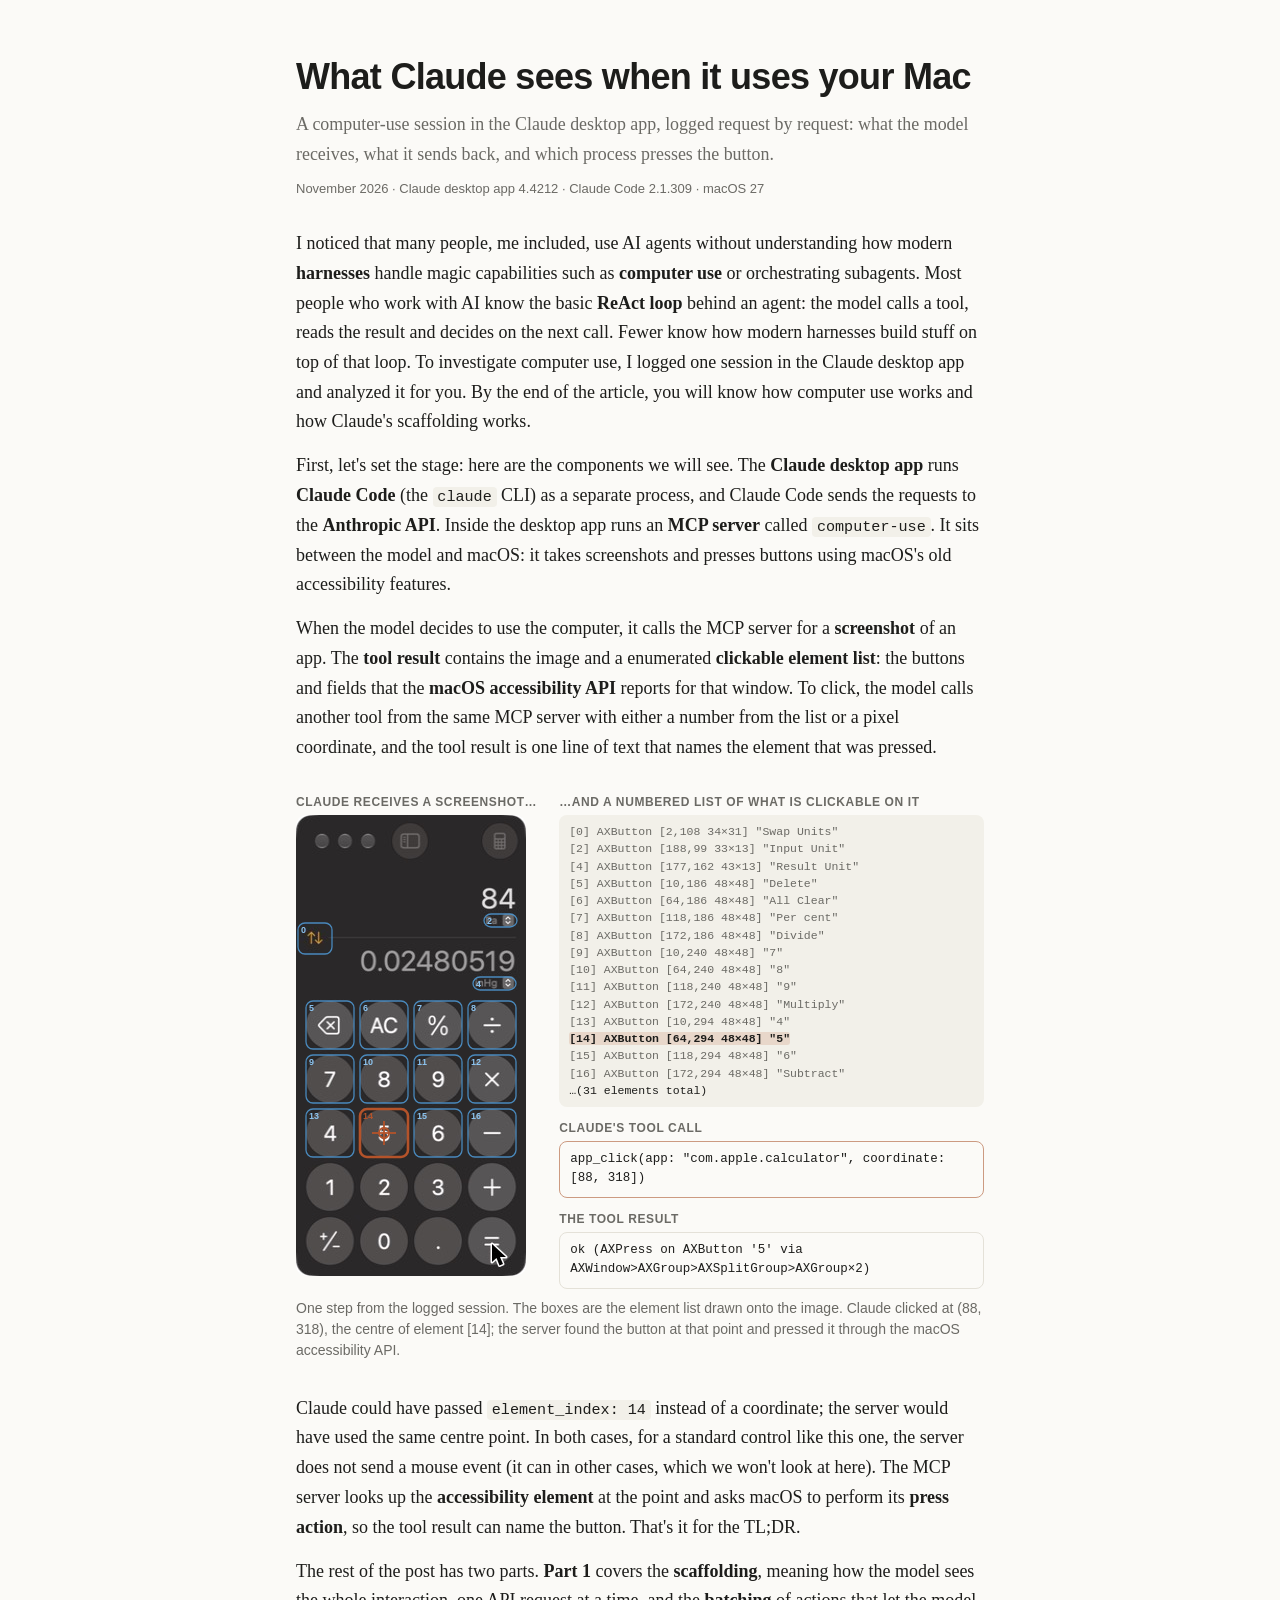
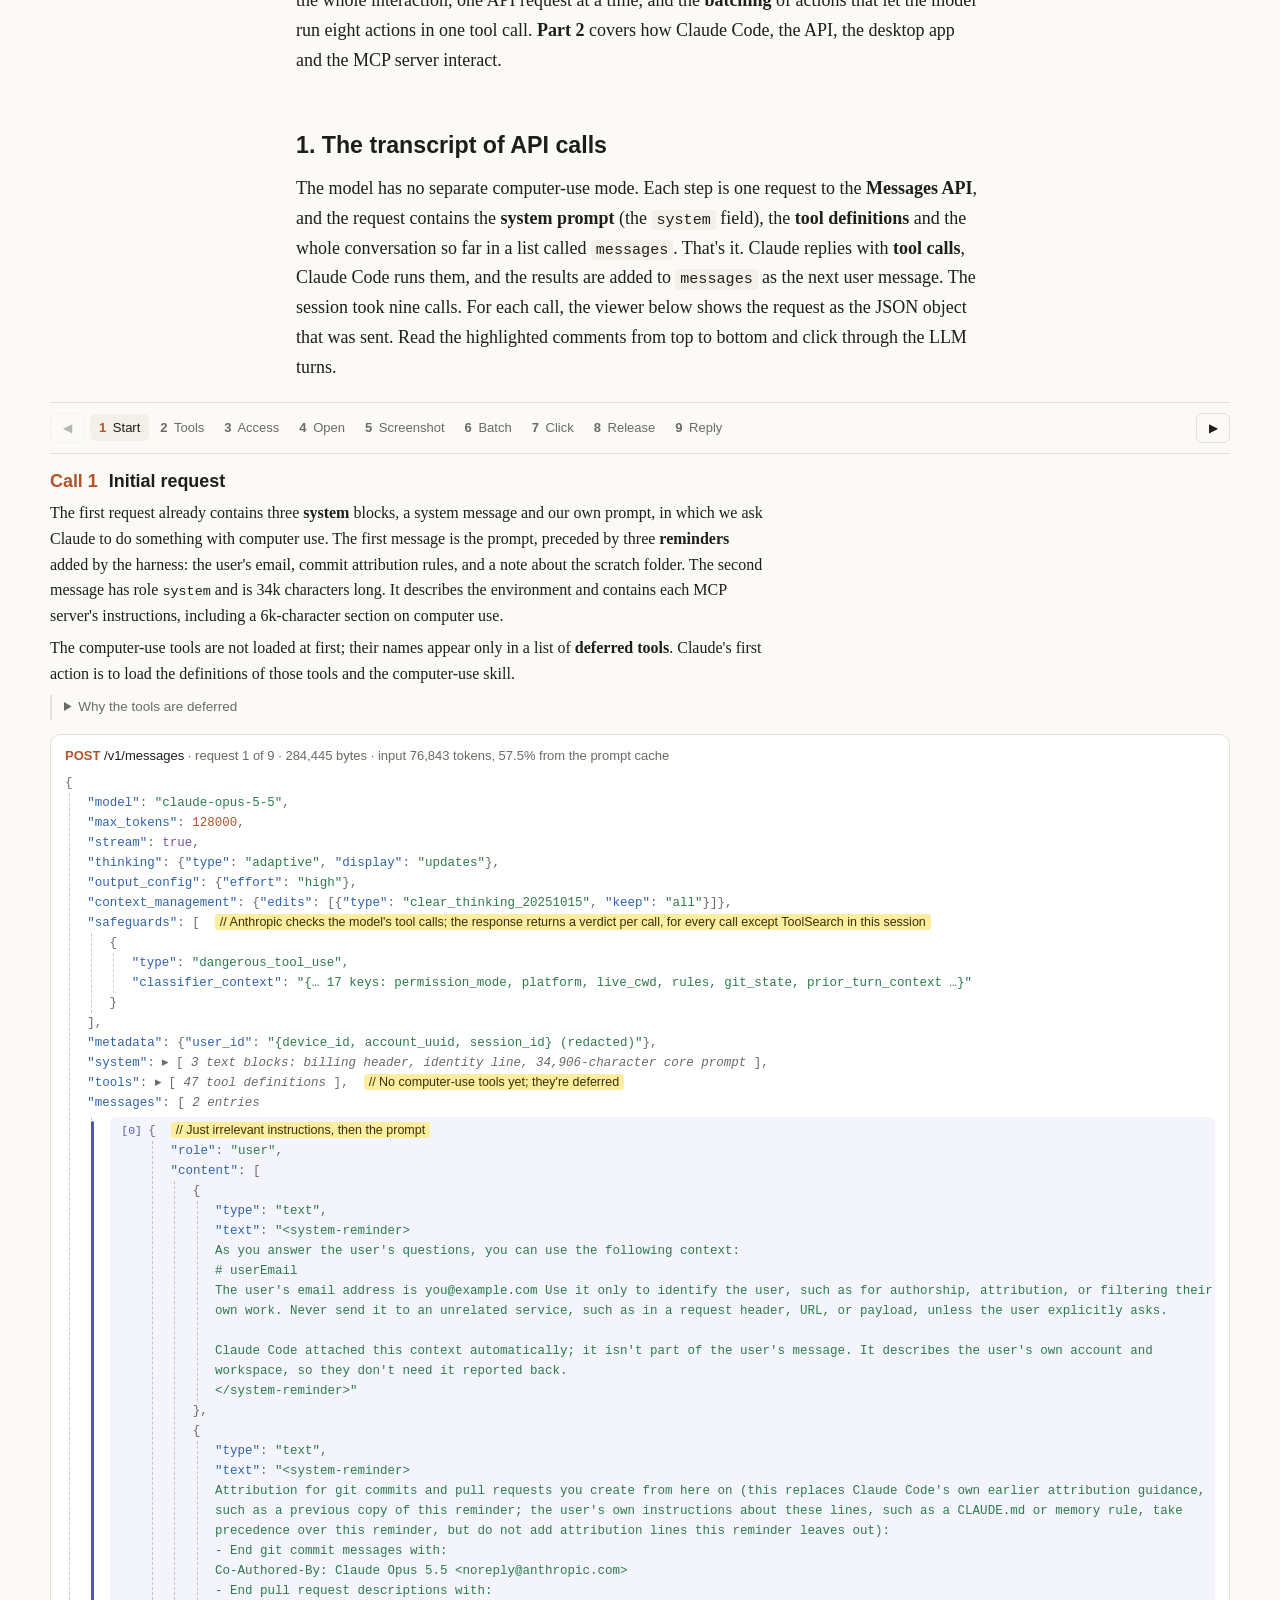
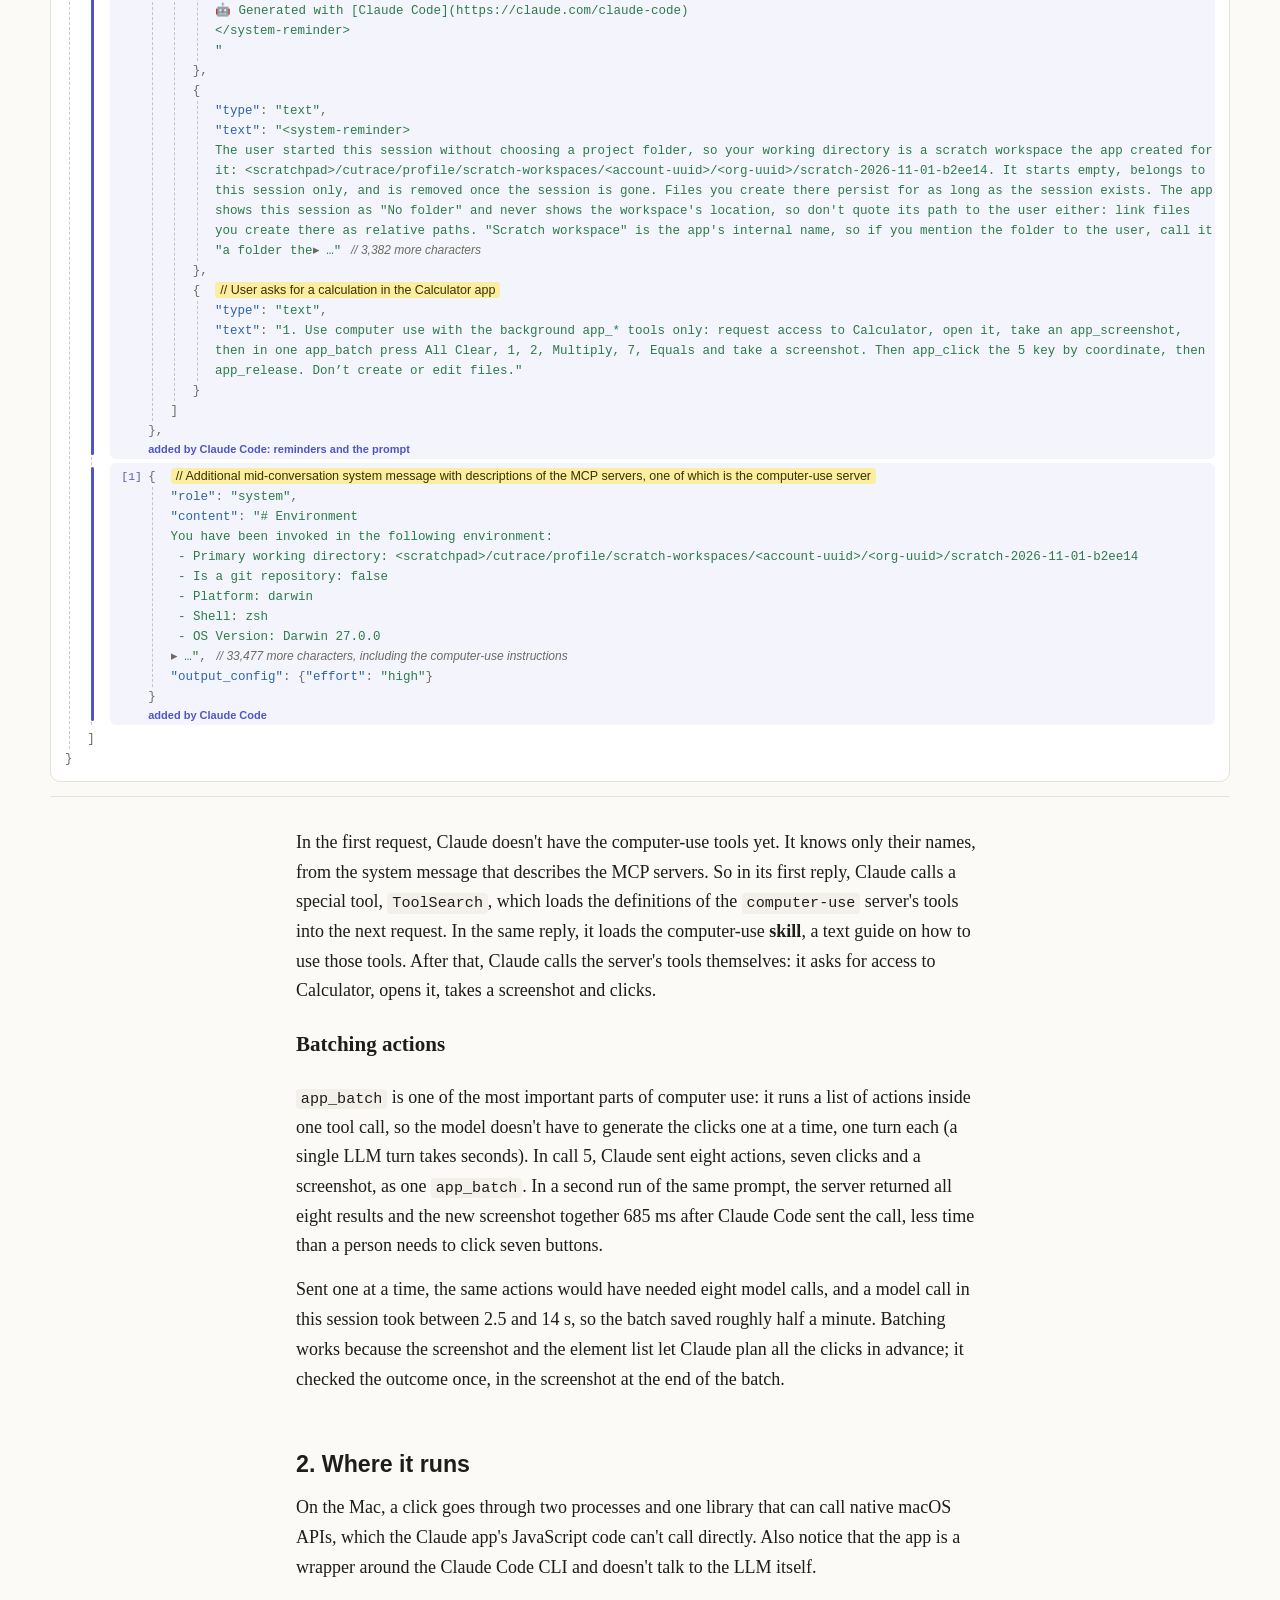
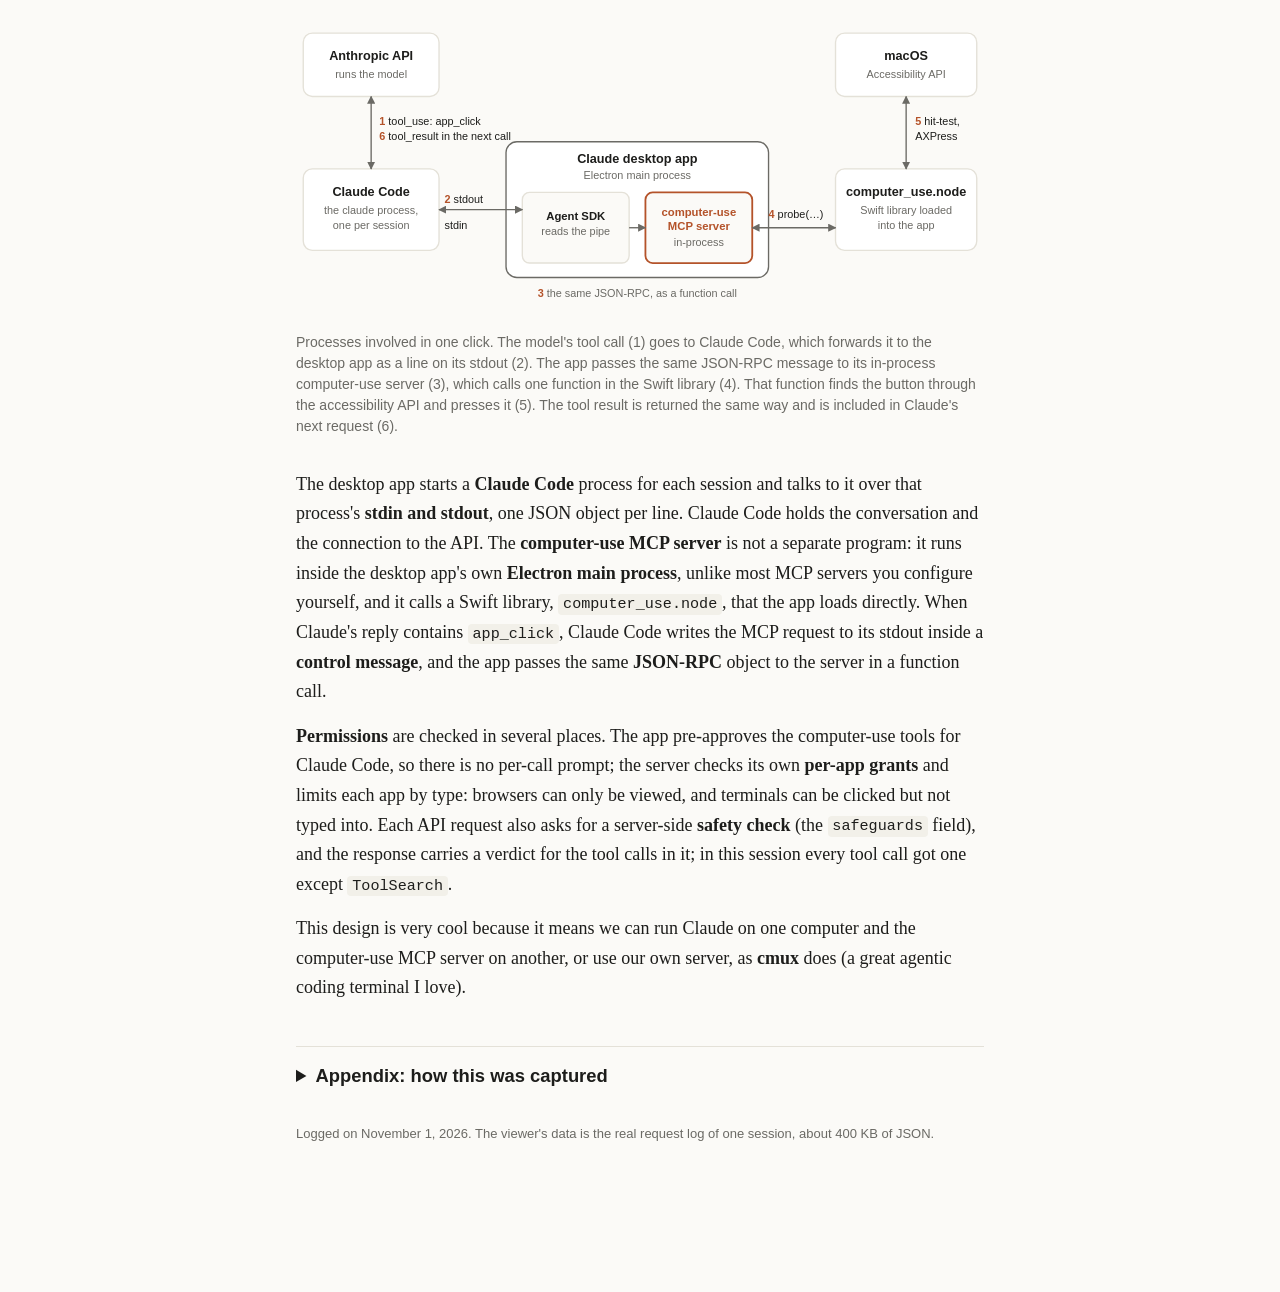
==== commit 45604652: "Rewrite the intro, the tool-loading paragraph and the viewer notes; add a publish script" ====
--- a/docs/index.html
+++ b/docs/index.html
@@ -53,7 +53,7 @@
 .foot{margin-top:3em;font:13px -apple-system,sans-serif;color:var(--muted)}
 @media (max-width:640px){body{font-size:17px}h1{font-size:1.8rem}.fig1 .f1{flex-direction:column}.shotwrap,.shotwrap img,.shotwrap svg{width:200px;height:401px}.fig2{overflow-x:auto}.fig2 svg{min-width:600px}}
 </style>
-<link rel="stylesheet" href="scaffold.css?v=1793644817">
+<link rel="stylesheet" href="scaffold.css?v=1793648041">
 </head>
 <body>
 <main>
@@ -62,9 +62,9 @@
 <p class="dek">A computer-use session in the Claude desktop app, logged request by request: what the model receives, what it sends back, and which process presses the button.</p>
 <p class="meta">November 2026 · Claude desktop app 4.4212 · Claude Code 2.1.309 · macOS 27</p>
 
-<p>I noticed that many people, me included, use AI agents without understanding how modern <strong>harnesses</strong> handle more complicated work such as <strong>computer use</strong> or orchestrating subagents. Most people who work with AI know the basic <strong>ReAct loop</strong> behind an agent: the model calls a tool, reads the result and decides on the next call. Fewer know what the companies that build harnesses add on top of that loop. To see it for computer use, I logged one session in the Claude desktop app, request by request.</p>
-<p>First, the setup. The <strong>Claude desktop app</strong> runs <strong>Claude Code</strong> (the <code>claude</code> CLI) as a separate process, and Claude Code sends the requests to the <strong>Anthropic API</strong>. Inside the desktop app runs an <strong>MCP server</strong> called <strong><code>computer-use</code></strong>. It sits between the model and macOS: it takes screenshots and presses buttons.</p>
-<p>When the model decides to use the computer, it calls the MCP server for a <strong>screenshot</strong> of an app. The <strong>tool result</strong> contains the image and a numbered <strong>element list</strong>: the buttons and fields that the <strong>macOS accessibility API</strong> reports for that window. To click, the model calls another tool with either a number from the list or a pixel coordinate, and the tool result is one line of text that names the element that was pressed.</p>
+<p>I noticed that many people, me included, use AI agents without understanding how modern <strong>harnesses</strong> handle magic capabilities such as <strong>computer use</strong> or orchestrating subagents. Most people who work with AI know the basic <strong>ReAct loop</strong> behind an agent: the model calls a tool, reads the result and decides on the next call. Fewer know how modern harnesses build stuff on top of that loop. To investigate computer use, I logged one session in the Claude desktop app and analyzed it for you. By the end of the article, you will know how computer use works and how Claude's scaffolding works.</p>
+<p>First, let's set the stage: here are the components we will see. The <strong>Claude desktop app</strong> runs <strong>Claude Code</strong> (the <code>claude</code> CLI) as a separate process, and Claude Code sends the requests to the <strong>Anthropic API</strong>. Inside the desktop app runs an <strong>MCP server</strong> called <strong><code>computer-use</code></strong>. It sits between the model and macOS: it takes screenshots and presses buttons using macOS's old accessibility features.</p>
+<p>When the model decides to use the computer, it calls the MCP server for a <strong>screenshot</strong> of an app. The <strong>tool result</strong> contains the image and a enumerated <strong>clickable element list</strong>: the buttons and fields that the <strong>macOS accessibility API</strong> reports for that window. To click, the model calls another tool from the same MCP server with either a number from the list or a pixel coordinate, and the tool result is one line of text that names the element that was pressed.</p>
 <figure class="fig1">
   <div class="f1">
     <div class="f1-col">
@@ -98,22 +98,22 @@
   </div>
   <figcaption>One step from the logged session. The boxes are the element list drawn onto the image. Claude clicked at (88, 318), the centre of element [14]; the server found the button at that point and pressed it through the macOS accessibility API.</figcaption>
 </figure>
-<p>Claude could have passed <code>element_index: 14</code> instead of a coordinate; the server would have used the same centre point. In both cases, for a standard control like this one, the server does not send a mouse event. It looks up the <strong>accessibility element</strong> at the point and asks macOS to perform its <strong>press action</strong>, so the tool result can name the button.</p>
-<p>The rest of the post has two parts. <strong>Part 1</strong> covers the <strong>scaffolding</strong>, meaning how the model sees the whole interaction, one API request at a time, and the <strong>batching</strong> of actions that let the model run eight actions in one tool call. <strong>Part 2</strong> covers how Claude Code, the API, the desktop app and the MCP server interact.</p>
-<h2 id="calls">1. The conversation, call by call</h2>
-<p>The model has no separate computer-use mode. Each step is one request to the <strong>Messages API</strong>, and the request contains the <strong>system prompt</strong> (the <code>system</code> field), the <strong>tool definitions</strong> and the whole conversation so far in a list called <strong><code>messages</code></strong>. Claude replies with <strong>tool calls</strong>, Claude Code runs them, and the results are added to <code>messages</code> as the next user message. The session took nine calls. For each call, the viewer below shows the request as the JSON object that was sent. The entries added since the previous call are open and highlighted: Claude's reply to the previous request in orange, and the messages that Claude Code added in blue. Read the highlighted comments from top to bottom; each one says what the part of the JSON next to it is. Long strings, the system prompt, the tool definitions and the earlier messages are folded to one line.</p>
+<p>Claude could have passed <code>element_index: 14</code> instead of a coordinate; the server would have used the same centre point. In both cases, for a standard control like this one, the server does not send a mouse event (it can in other cases, which we won't look at here). The MCP server looks up the <strong>accessibility element</strong> at the point and asks macOS to perform its <strong>press action</strong>, so the tool result can name the button. That's it for the TL;DR.</p>
+<p>The rest of the post has two parts. <strong>Part 1</strong> covers the <strong>scaffolding</strong>, meaning how the model sees the whole interaction, one API request at a time, and the <strong>batching</strong> of actions that let the model run eight actions in one tool call. <strong>Part 2</strong> covers how Claude Code, the API, the desktop app and the MCP server interact. </p>
+<h2>1. The transcript of API calls</h2>
+<p>The model has no separate computer-use mode. Each step is one request to the <strong>Messages API</strong>, and the request contains the <strong>system prompt</strong> (the <code>system</code> field), the <strong>tool definitions</strong> and the whole conversation so far in a list called <strong><code>messages</code></strong>. That's it. Claude replies with <strong>tool calls</strong>, Claude Code runs them, and the results are added to <code>messages</code> as the next user message. The session took nine calls. For each call, the viewer below shows the request as the JSON object that was sent. Read the highlighted comments from top to bottom and click through the LLM turns.</p>
 <div id="scaf" class="scaf bleed">
   <div class="scaf-bar"><button class="prev" aria-label="Previous call">◀</button><div class="chips"></div><button class="next" aria-label="Next call">▶</button></div>
   <div class="note"></div>
   <div class="reqview"></div>
   <div class="raw" hidden></div>
 </div>
-<p>All of the model's instructions for using the computer are text, in four places: a 6k-character section of computer-use instructions in a message with <code>"role": "system"</code> inside <code>messages</code>, which Anthropic's API docs call a <strong>mid-conversation system message</strong>; the 12k-character <strong>skill</strong> that Claude loaded in call 1; the 27 <strong>tool definitions</strong> added in call 2, about 60k characters of descriptions and schemas; and the <strong>tool results</strong>, which include instructions such as "Use the app_* tools to act on it in the background".</p>
-<p>Each screenshot result contains both an image and the element list, and Claude used both. It read the label on the clear key from the image before planning its clicks. For buttons in the element list, it clicked the centre of the listed box; the list shows only the first 15 elements, so for 1, 2 and Equals it estimated the position from the grid in the image, for example (34, 375) for a button whose centre is (34, 372). After an action, Claude knows only what the tool result says. It read "84" from the screenshot taken after the batch of clicks; after the last click it had only the one-line result.</p>
+<p>In the first request, Claude doesn't have the computer-use tools yet. It knows only their names, from the system message that describes the MCP servers. So in its first reply, Claude calls a special tool, <strong><code>ToolSearch</code></strong>, which loads the definitions of the <code>computer-use</code> server's tools into the next request. In the same reply, it loads the computer-use <strong>skill</strong>, a text guide on how to use those tools. After that, Claude calls the server's tools themselves: it asks for access to Calculator, opens it, takes a screenshot and clicks.</p>
 <h3 id="batching">Batching actions</h3>
-<p><strong><code>app_batch</code></strong> runs a list of actions inside one tool call. In call 5, Claude sent eight actions, seven clicks and a screenshot, as one <code>app_batch</code>. In a second run of the same prompt, the server returned all eight results and the new screenshot together 685 ms after Claude Code sent the call, less time than a person needs to click seven buttons. Sent one at a time, the same actions would have needed eight model calls, and a model call in this session took between 2.5 and 14 s, so the batch saved roughly half a minute. Batching works because the screenshot and the element list let Claude plan all the clicks in advance; it checked the outcome once, in the screenshot at the end of the batch.</p>
+<p><strong><code>app_batch</code></strong> is one of the most important parts of computer use: it runs a list of actions inside one tool call, so the model doesn't have to generate the clicks one at a time, one turn each (a single LLM turn takes seconds). In call 5, Claude sent eight actions, seven clicks and a screenshot, as one <code>app_batch</code>. In a second run of the same prompt, the server returned all eight results and the new screenshot together 685 ms after Claude Code sent the call, less time than a person needs to click seven buttons. </p>
+<p>Sent one at a time, the same actions would have needed eight model calls, and a model call in this session took between 2.5 and 14 s, so the batch saved roughly half a minute. Batching works because the screenshot and the element list let Claude plan all the clicks in advance; it checked the outcome once, in the screenshot at the end of the batch.</p>
 <h2 id="runs">2. Where it runs</h2>
-<p>On the Mac, a click goes through two processes and one native library, and only Claude Code sends requests to the model.</p>
+<p>On the Mac, a click goes through two processes and one library that can call native macOS APIs, which the Claude app's JavaScript code can't call directly. Also notice that the app is a wrapper around the Claude Code CLI and doesn't talk to the LLM itself.</p>
 <figure class="fig2">
 <svg viewBox="0 0 760 340" role="img" aria-label="Processes involved in one click and the messages between them">
   <defs><marker id="ar" viewBox="0 0 10 10" refX="9" refY="5" markerWidth="6" markerHeight="6" orient="auto-start-reverse"><path d="M0,0 L10,5 L0,10 z" class="ah"/></marker></defs>
@@ -137,9 +137,9 @@
 </svg>
 <figcaption>Processes involved in one click. The model's tool call (1) goes to Claude Code, which forwards it to the desktop app as a line on its stdout (2). The app passes the same JSON-RPC message to its in-process computer-use server (3), which calls one function in the Swift library (4). That function finds the button through the accessibility API and presses it (5). The tool result is returned the same way and is included in Claude's next request (6).</figcaption>
 </figure>
-<p>The desktop app starts a <strong>Claude Code</strong> process for each session and talks to it over that process's <strong>stdin and stdout</strong>, one JSON object per line. Claude Code holds the conversation and the connection to the API. The <strong>computer-use MCP server</strong> is not a separate program: it runs inside the desktop app's own <strong>Electron main process</strong>, built with the Agent SDK's <code>createSdkMcpServer</code>, and it calls a Swift library, <strong><code>computer_use.node</code></strong>, that the app loads directly. When Claude's reply contains <code>app_click</code>, Claude Code writes the MCP request to its stdout inside a <strong>control message</strong>, and the app passes the same <strong>JSON-RPC</strong> object to the server in a function call.</p>
-<p>The server checks that Calculator is granted and that its window is available, then makes one native call, <strong><code>appScoped.probe</code></strong>, with the window id, the point (88, 318) and the action. In the library, the accessibility API returns the element at that point and the library performs the element's press action, so the mouse pointer does not move; the faint cursor shown over the app is drawn separately. The result is returned the same way and becomes the tool result in Claude's next request. In a second run of the same prompt, whose log of these boundaries is in the repository, 117 ms passed between Claude Code sending the request and receiving the result, 43 ms of it in the native call.</p>
+<p>The desktop app starts a <strong>Claude Code</strong> process for each session and talks to it over that process's <strong>stdin and stdout</strong>, one JSON object per line. Claude Code holds the conversation and the connection to the API. The <strong>computer-use MCP server</strong> is not a separate program: it runs inside the desktop app's own <strong>Electron main process</strong>, unlike most MCP servers you configure yourself, and it calls a Swift library, <strong><code>computer_use.node</code></strong>, that the app loads directly. When Claude's reply contains <code>app_click</code>, Claude Code writes the MCP request to its stdout inside a <strong>control message</strong>, and the app passes the same <strong>JSON-RPC</strong> object to the server in a function call.</p>
 <p><strong>Permissions</strong> are checked in several places. The app pre-approves the computer-use tools for Claude Code, so there is no per-call prompt; the server checks its own <strong>per-app grants</strong> and limits each app by type: browsers can only be viewed, and terminals can be clicked but not typed into. Each API request also asks for a server-side <strong>safety check</strong> (the <code>safeguards</code> field), and the response carries a verdict for the tool calls in it; in this session every tool call got one except <code>ToolSearch</code>.</p>
+<p>This design is very cool because it means we can run Claude on one computer and the computer-use MCP server on another, or use our own server, as <strong>cmux</strong> does (a great agentic coding terminal I love).</p>
 <details class="appendix">
 <summary>Appendix: how this was captured</summary>
 <p>The installed app can't be inspected directly. Its Electron build disables <code>RunAsNode</code>, <code>NODE_OPTIONS</code> and <code>--inspect</code>, and its code archive is integrity-checked. I made a copy of the app and added logging hooks to its JavaScript: on the Claude Code pipe, on the in-process MCP traffic, and on every call into the Swift library. I also pointed the copy's Claude Code at a local proxy that logs API traffic, then re-signed the copy ad hoc. Electron 44 checks the archive twice, against a hash in <code>Info.plist</code> and against a digest of that whole entry stored inside the Electron framework binary, so both had to be updated. The copy ran with its own profile, cloned from the login data of my normal one, and was launched from a terminal so that it inherited that terminal's Screen Recording and Accessibility permissions.</p>
@@ -148,8 +148,8 @@
 </details>
 <p class="foot">Logged on November 1, 2026. The viewer's data is the real request log of one session, about 400 KB of JSON.</p>
 </main>
-<script>window.BUILD = "1793644817";</script>
-<script src="scaffold.js?v=1793644817"></script>
+<script>window.BUILD = "1793648041";</script>
+<script src="scaffold.js?v=1793648041"></script>
 <script>
 if (new URLSearchParams(location.search).has("live")) setInterval(() => fetch("build-id.txt", {cache: "no-store"}).then(r => r.text()).then(t => { if (t.trim() !== window.BUILD) location.reload(); }).catch(() => {}), 1000);
 </script>
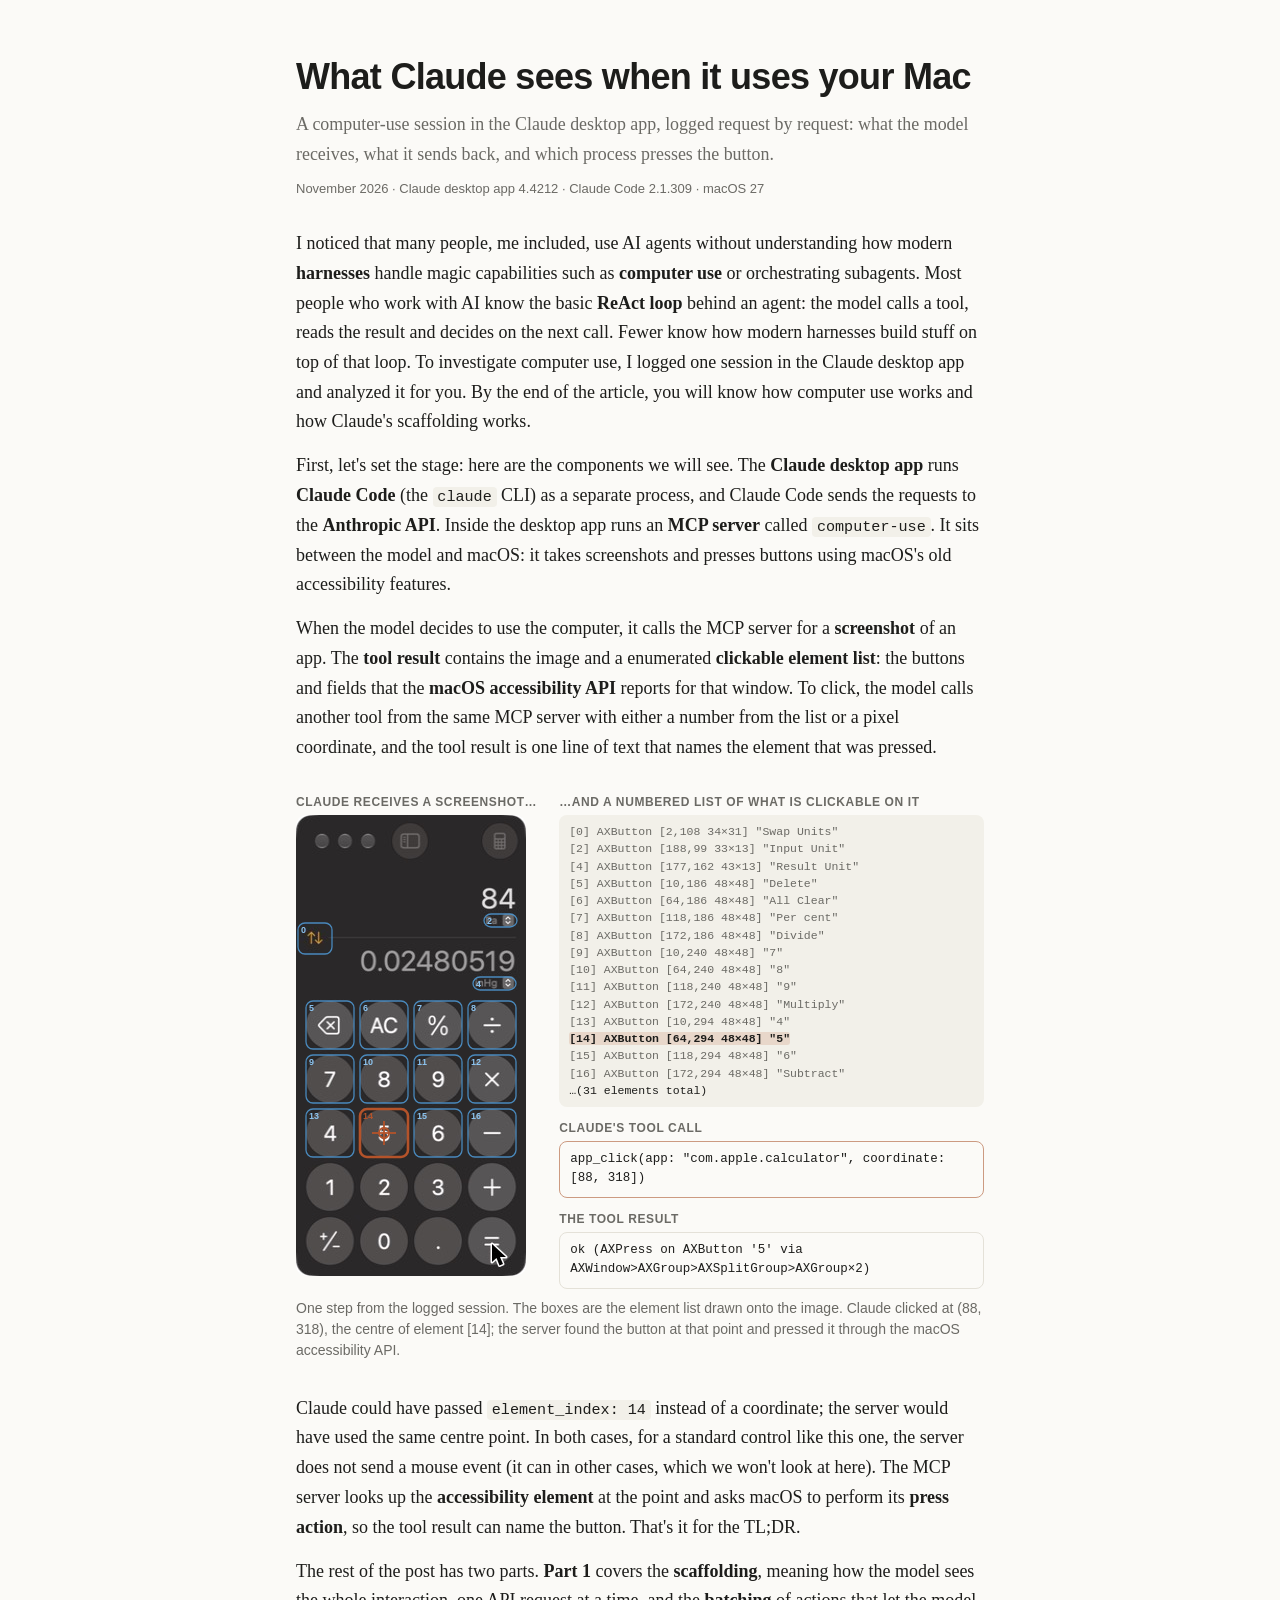
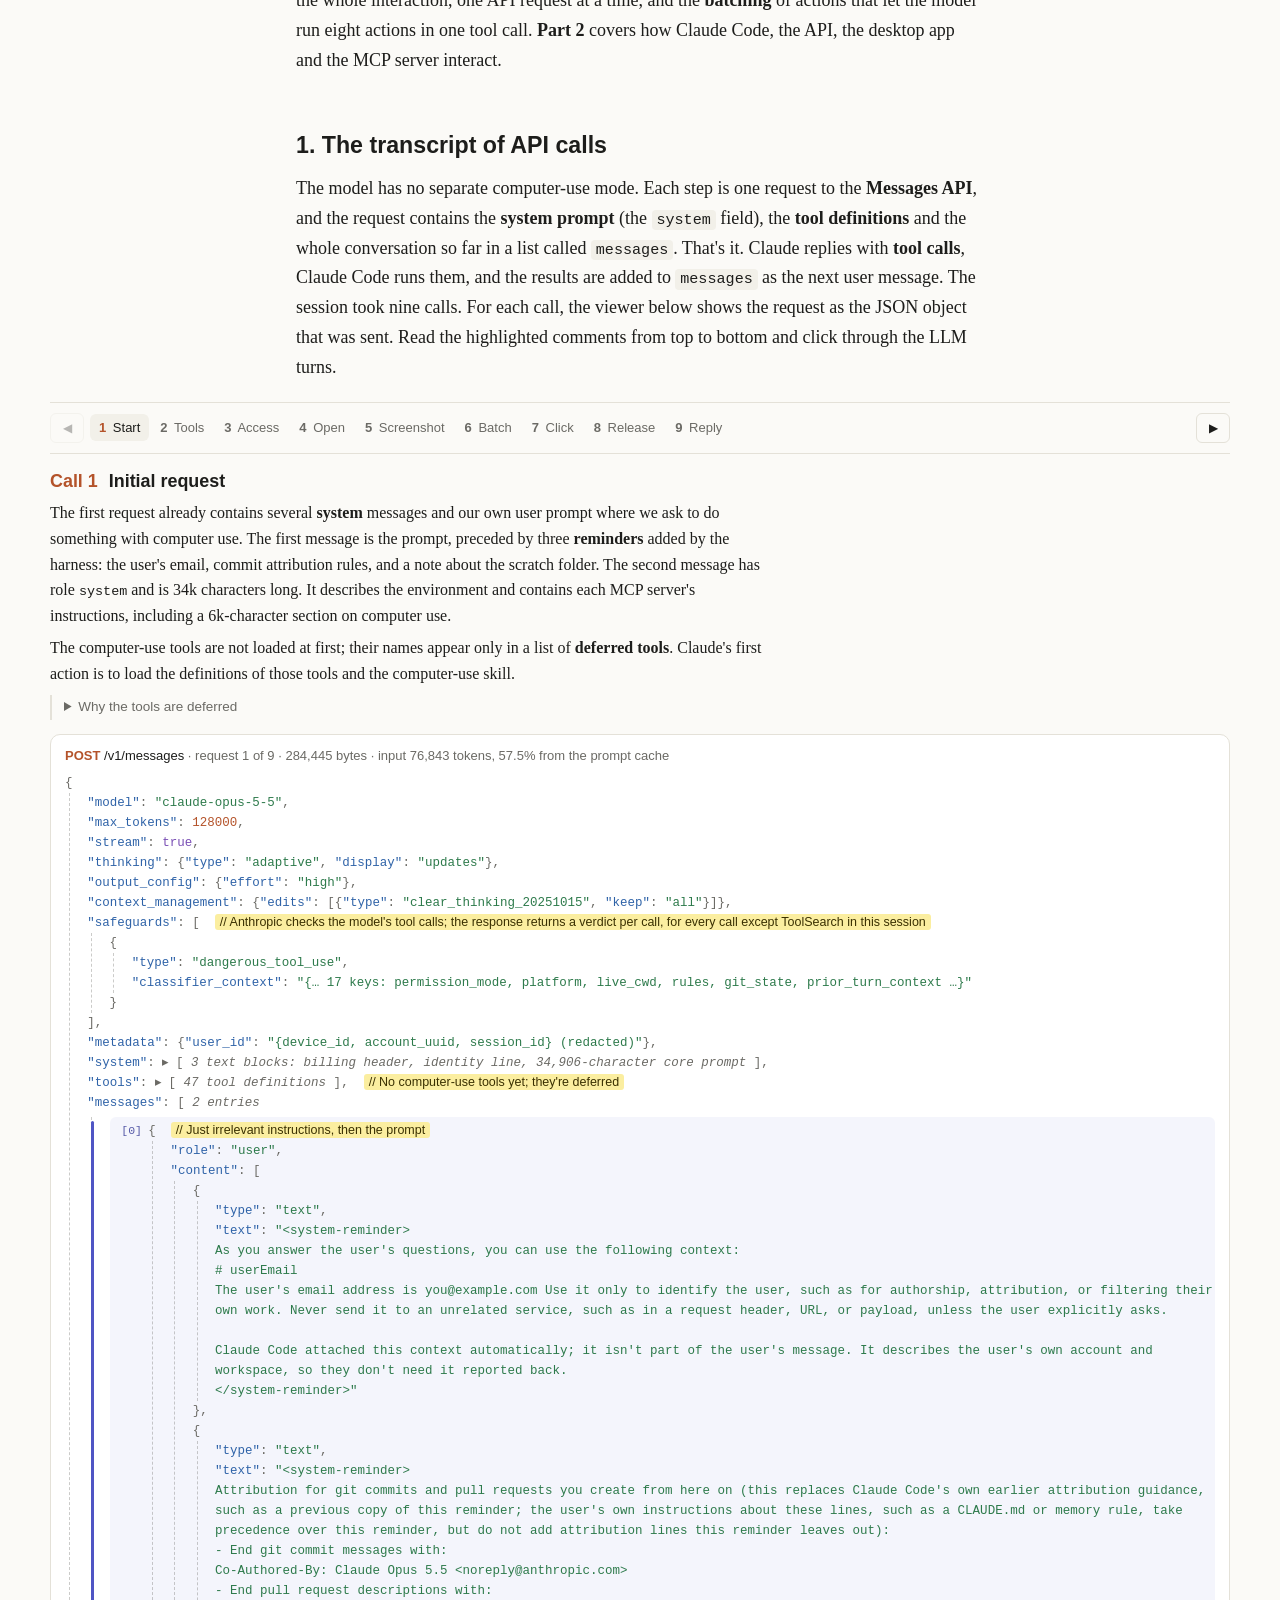
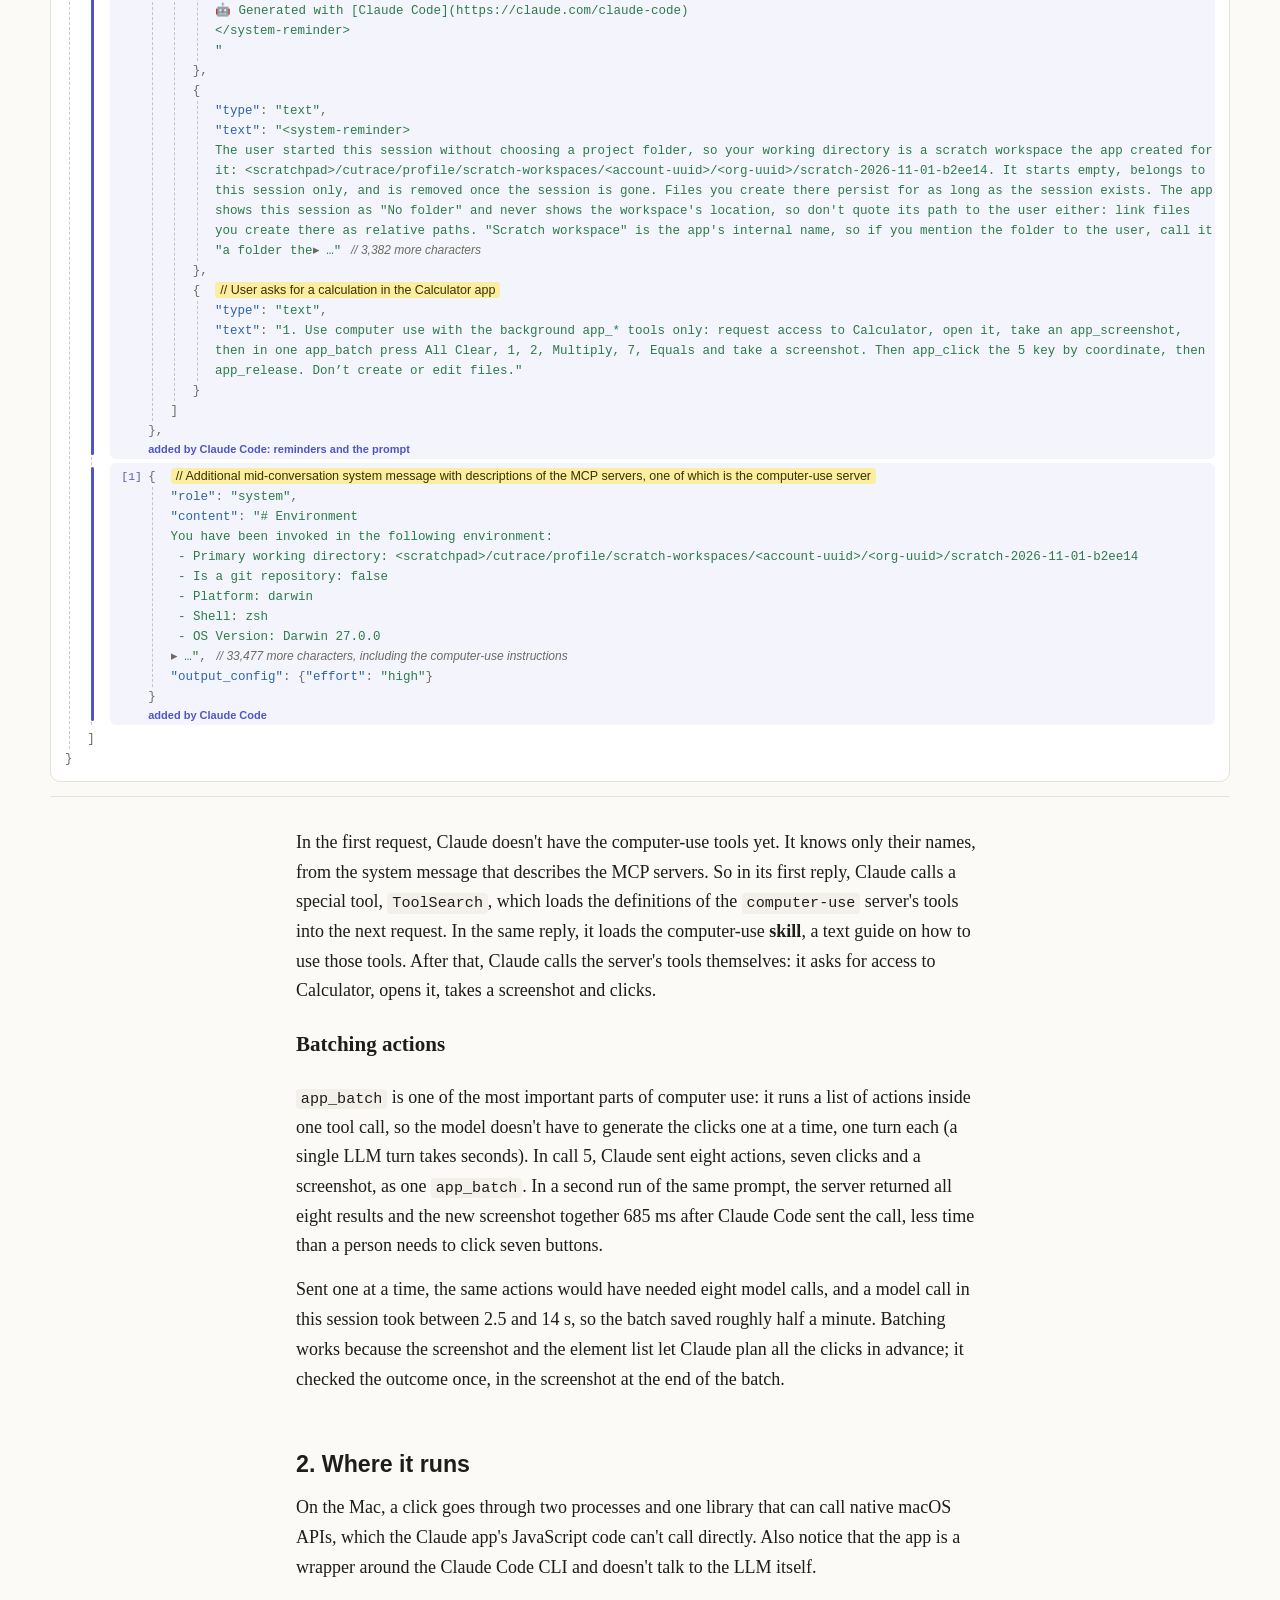
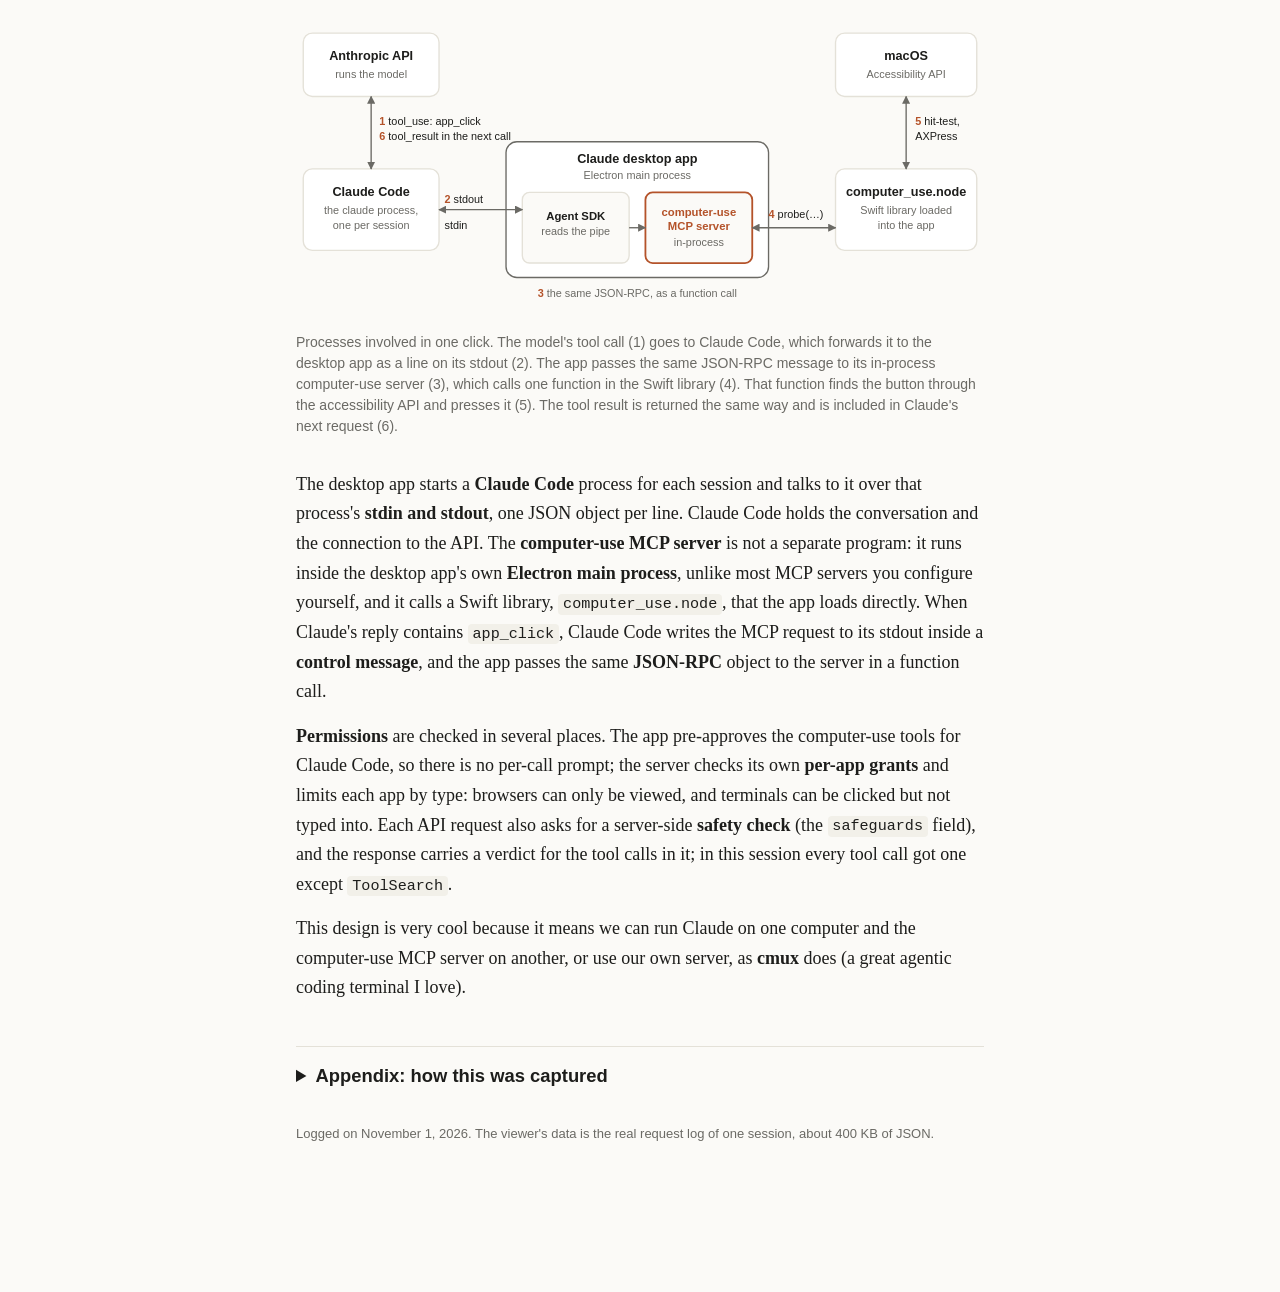
==== commit 43912029: "Restore the author's wording in the call 1, 2, 3 and 4 notes" ====
--- a/docs/index.html
+++ b/docs/index.html
@@ -53,7 +53,7 @@
 .foot{margin-top:3em;font:13px -apple-system,sans-serif;color:var(--muted)}
 @media (max-width:640px){body{font-size:17px}h1{font-size:1.8rem}.fig1 .f1{flex-direction:column}.shotwrap,.shotwrap img,.shotwrap svg{width:200px;height:401px}.fig2{overflow-x:auto}.fig2 svg{min-width:600px}}
 </style>
-<link rel="stylesheet" href="scaffold.css?v=1793648041">
+<link rel="stylesheet" href="scaffold.css?v=1793648130">
 </head>
 <body>
 <main>
@@ -148,8 +148,8 @@
 </details>
 <p class="foot">Logged on November 1, 2026. The viewer's data is the real request log of one session, about 400 KB of JSON.</p>
 </main>
-<script>window.BUILD = "1793648041";</script>
-<script src="scaffold.js?v=1793648041"></script>
+<script>window.BUILD = "1793648130";</script>
+<script src="scaffold.js?v=1793648130"></script>
 <script>
 if (new URLSearchParams(location.search).has("live")) setInterval(() => fetch("build-id.txt", {cache: "no-store"}).then(r => r.text()).then(t => { if (t.trim() !== window.BUILD) location.reload(); }).catch(() => {}), 1000);
 </script>
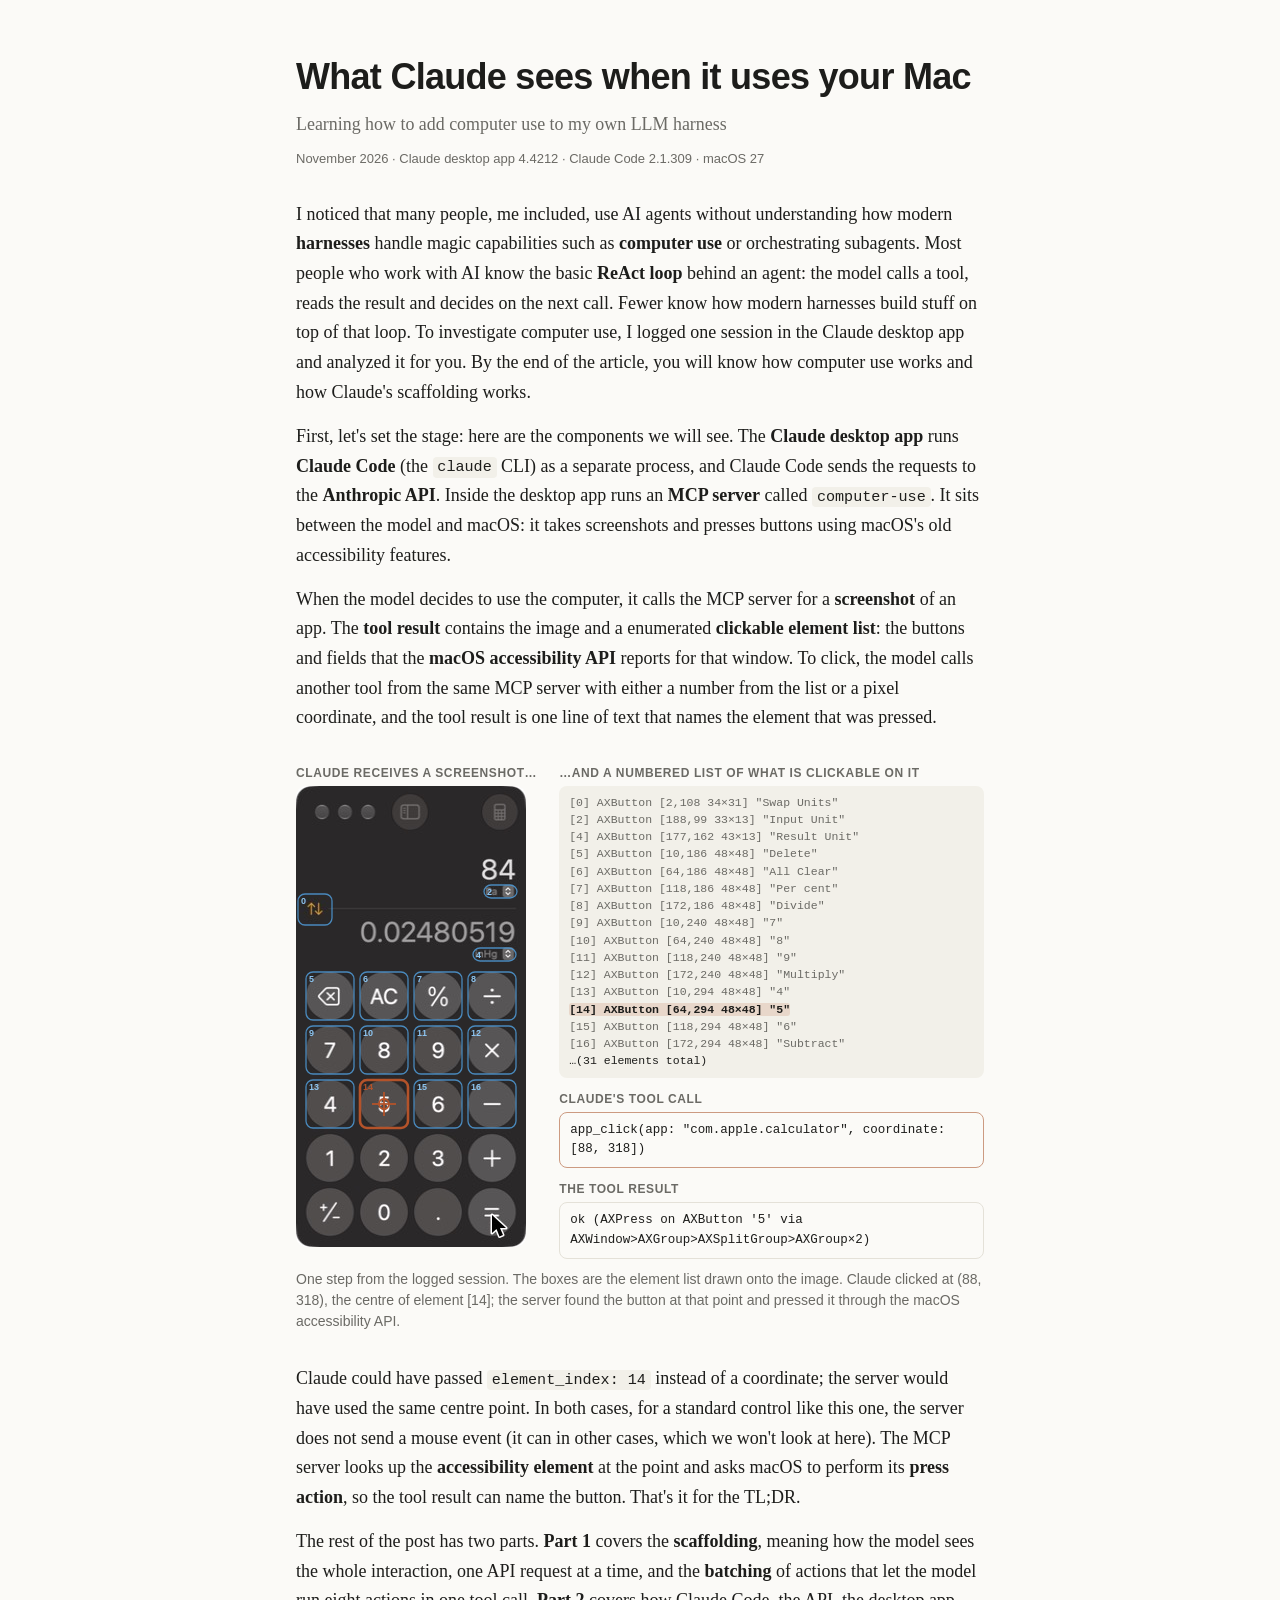
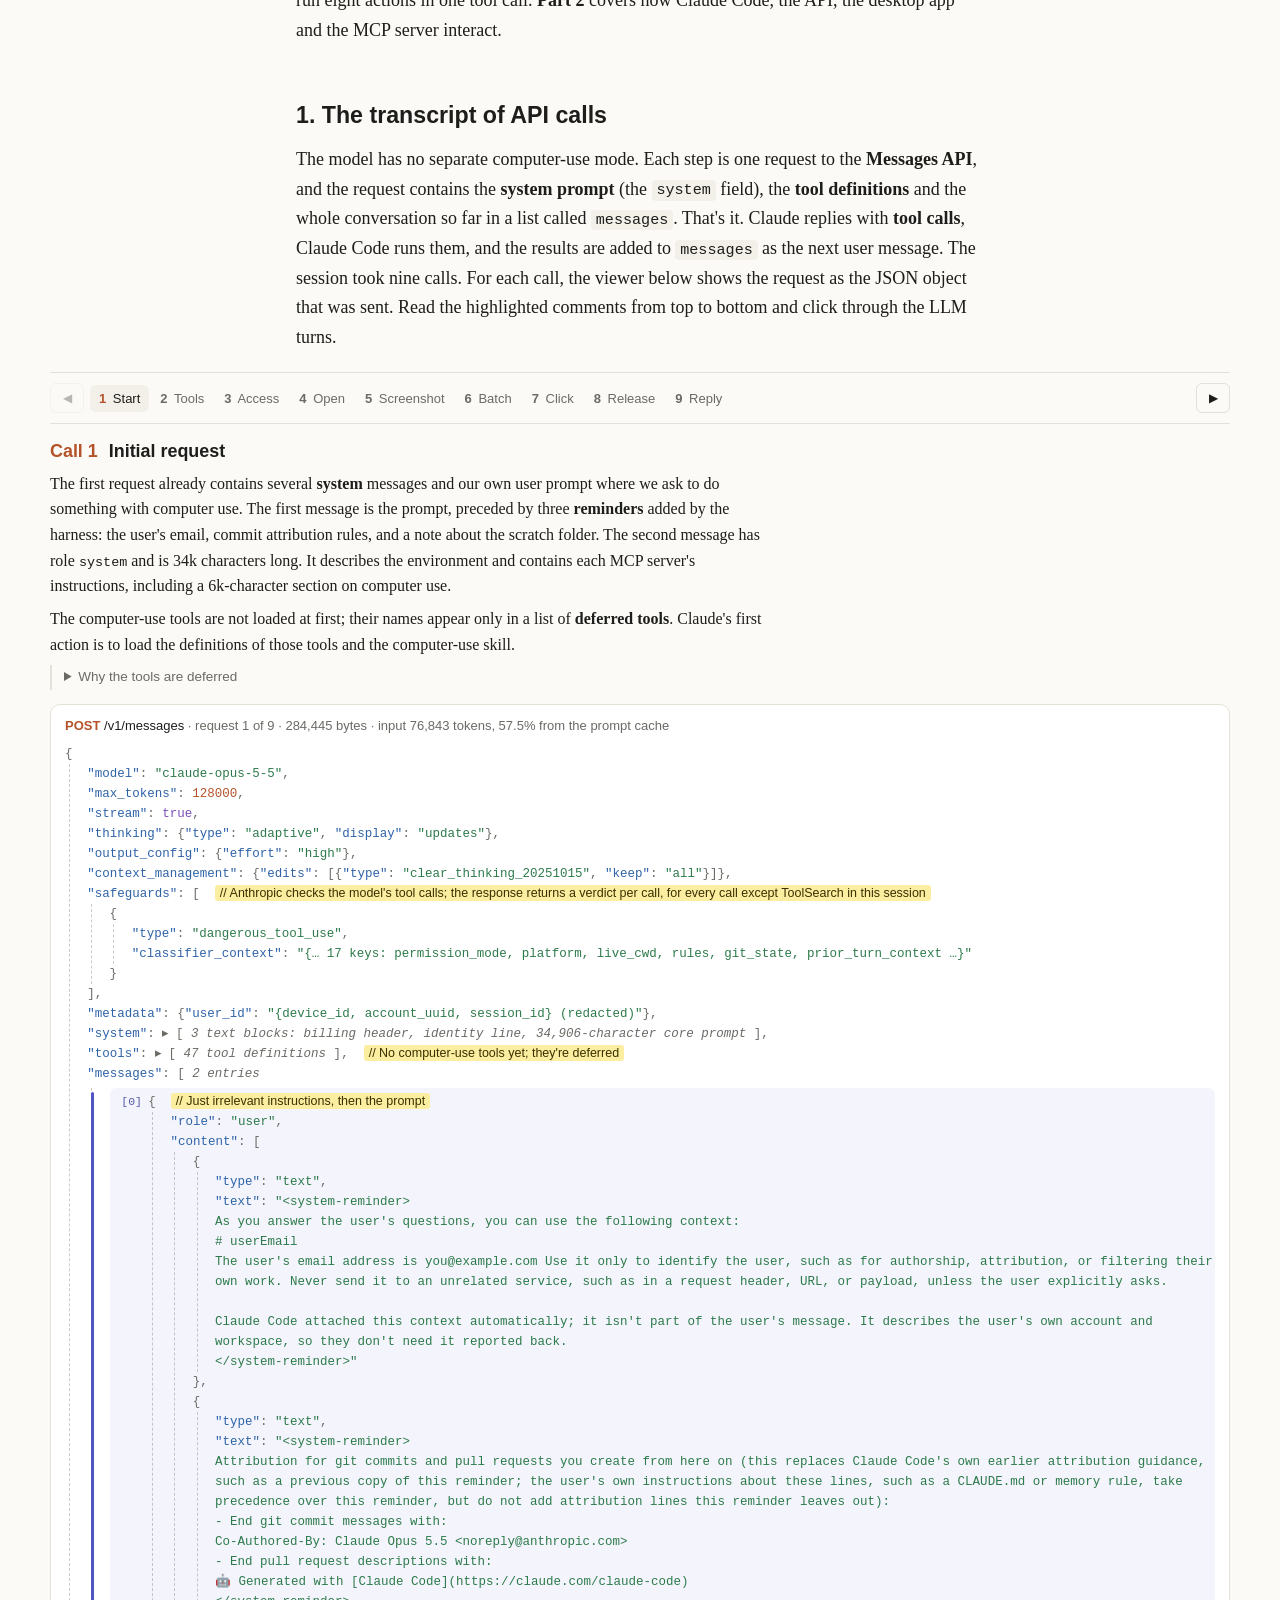
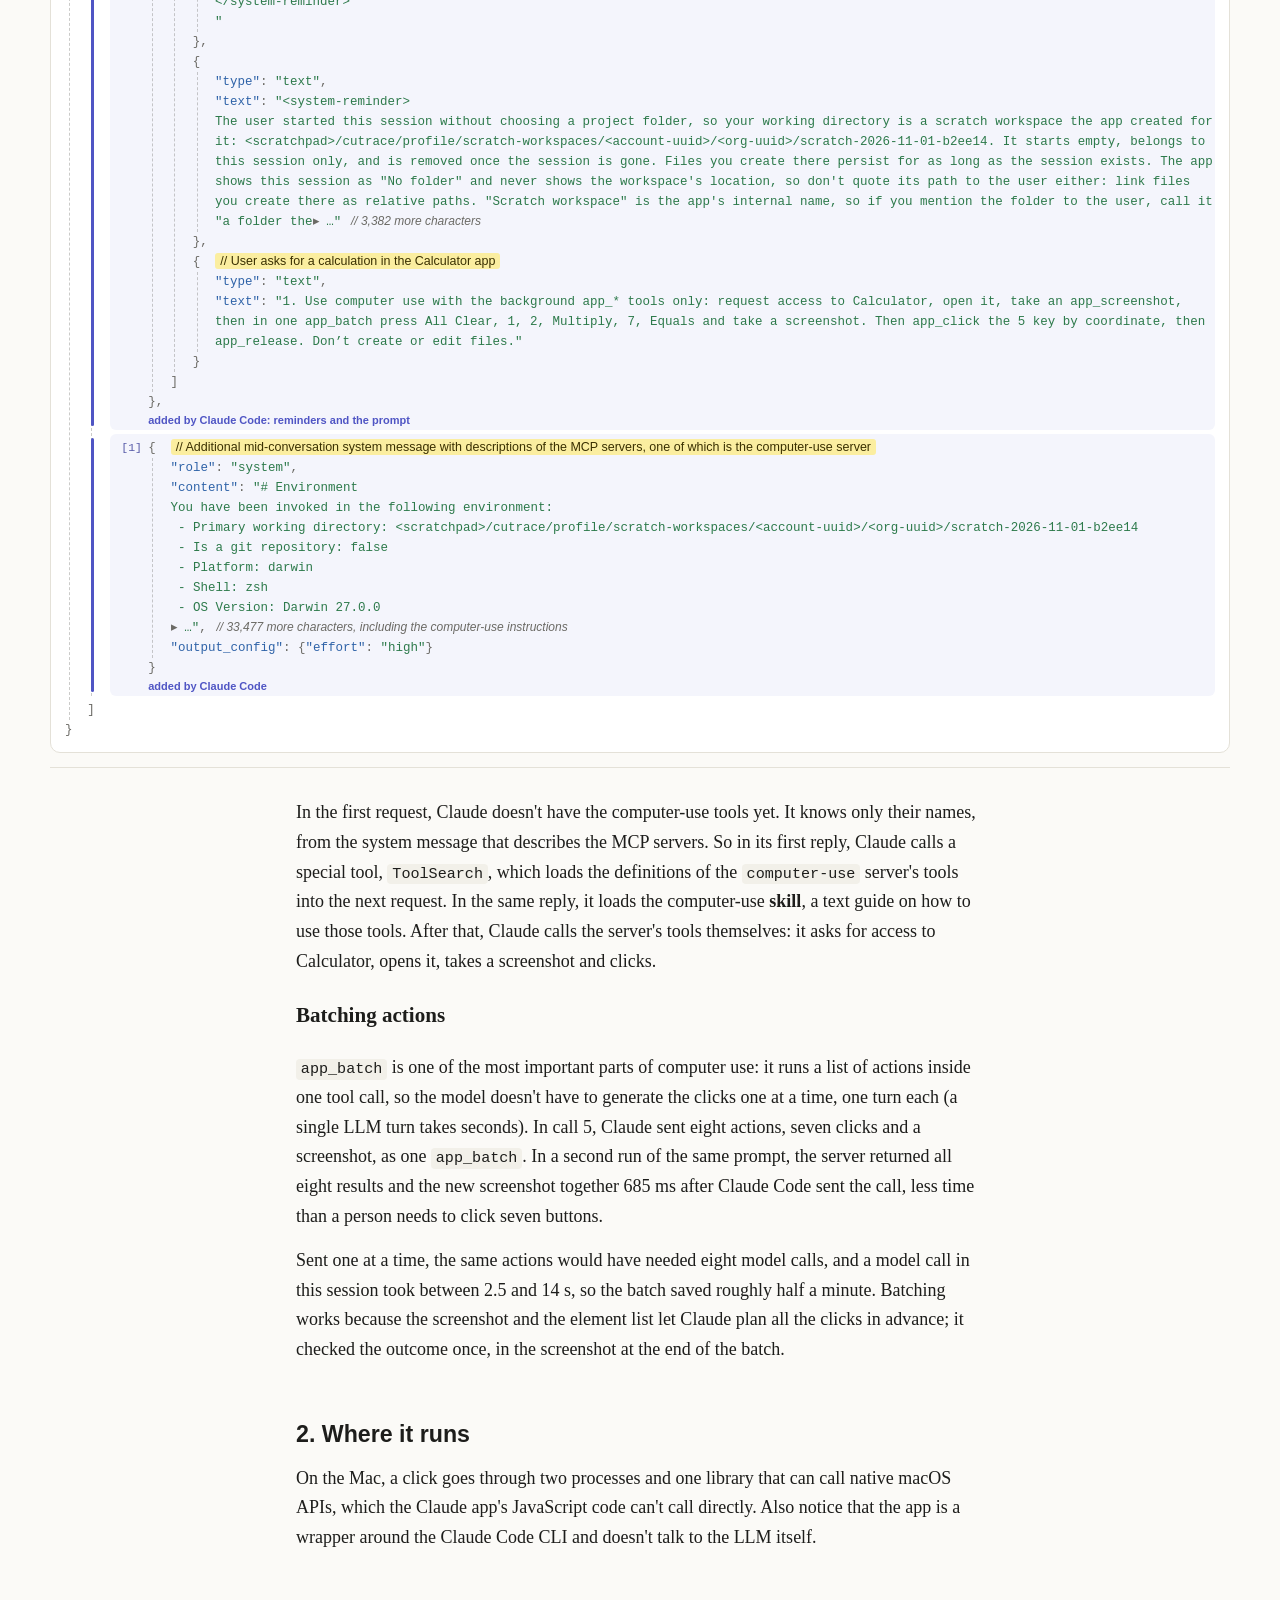
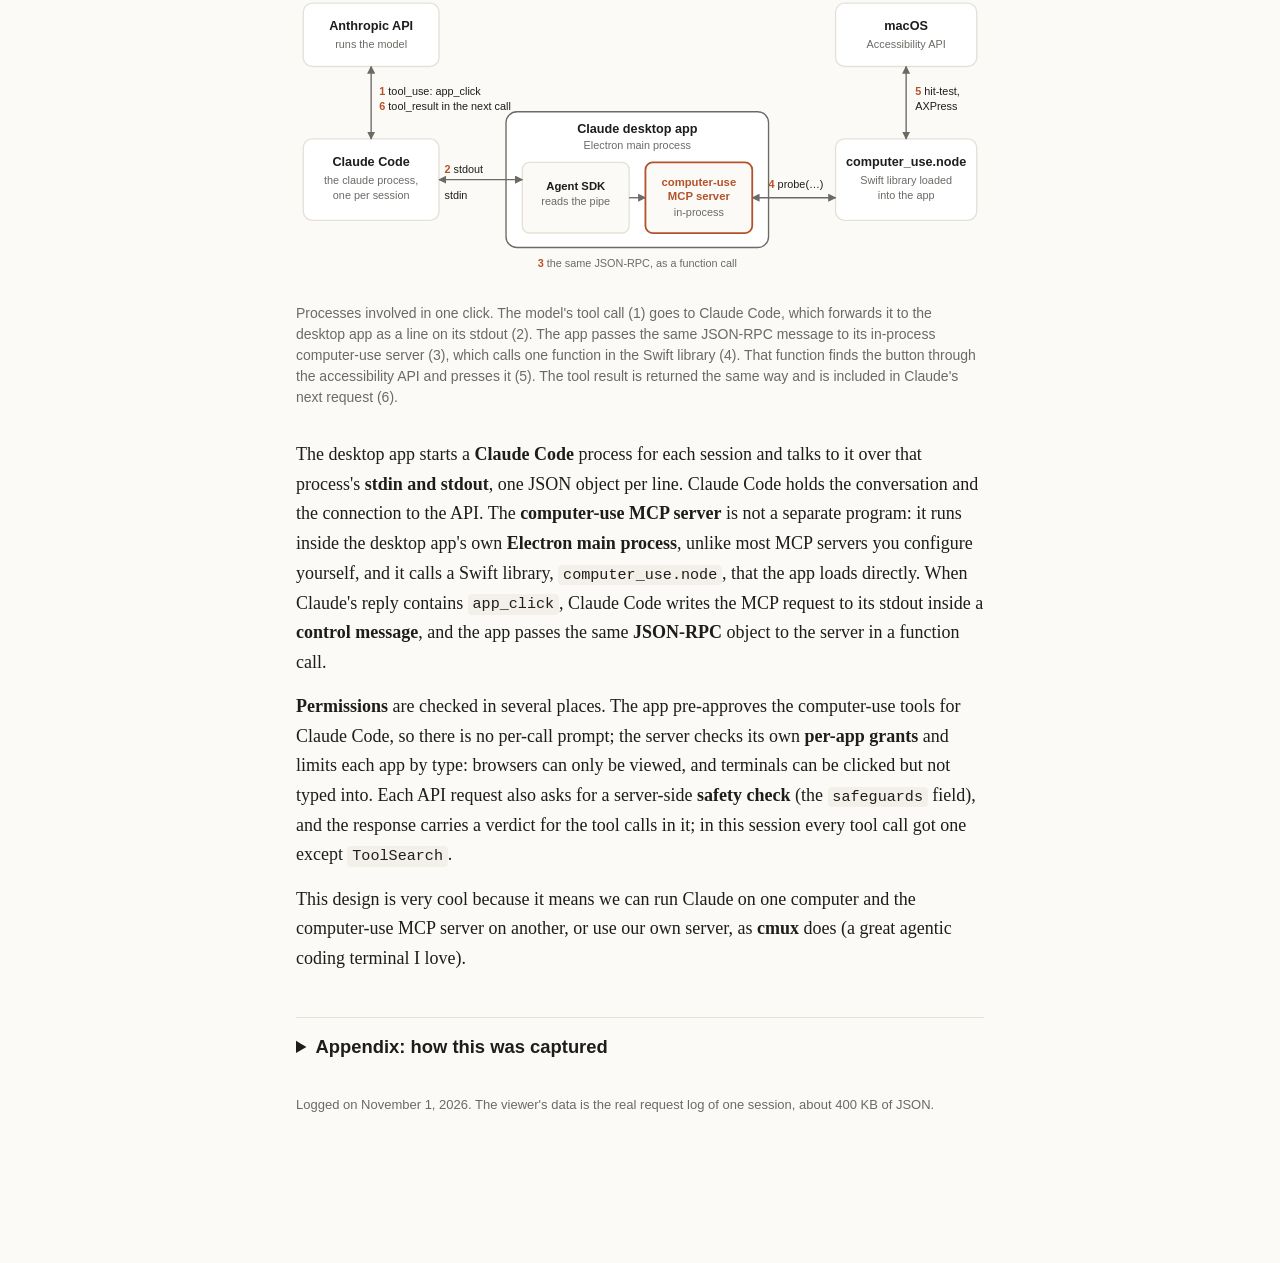
==== commit c13affde: "Change the subtitle" ====
--- a/docs/index.html
+++ b/docs/index.html
@@ -53,13 +53,13 @@
 .foot{margin-top:3em;font:13px -apple-system,sans-serif;color:var(--muted)}
 @media (max-width:640px){body{font-size:17px}h1{font-size:1.8rem}.fig1 .f1{flex-direction:column}.shotwrap,.shotwrap img,.shotwrap svg{width:200px;height:401px}.fig2{overflow-x:auto}.fig2 svg{min-width:600px}}
 </style>
-<link rel="stylesheet" href="scaffold.css?v=1793648130">
+<link rel="stylesheet" href="scaffold.css?v=1793648276">
 </head>
 <body>
 <main>
 
 <h1>What Claude sees when it uses your Mac</h1>
-<p class="dek">A computer-use session in the Claude desktop app, logged request by request: what the model receives, what it sends back, and which process presses the button.</p>
+<p class="dek">Learning how to add computer use to my own LLM harness</p>
 <p class="meta">November 2026 · Claude desktop app 4.4212 · Claude Code 2.1.309 · macOS 27</p>
 
 <p>I noticed that many people, me included, use AI agents without understanding how modern <strong>harnesses</strong> handle magic capabilities such as <strong>computer use</strong> or orchestrating subagents. Most people who work with AI know the basic <strong>ReAct loop</strong> behind an agent: the model calls a tool, reads the result and decides on the next call. Fewer know how modern harnesses build stuff on top of that loop. To investigate computer use, I logged one session in the Claude desktop app and analyzed it for you. By the end of the article, you will know how computer use works and how Claude's scaffolding works.</p>
@@ -148,8 +148,8 @@
 </details>
 <p class="foot">Logged on November 1, 2026. The viewer's data is the real request log of one session, about 400 KB of JSON.</p>
 </main>
-<script>window.BUILD = "1793648130";</script>
-<script src="scaffold.js?v=1793648130"></script>
+<script>window.BUILD = "1793648276";</script>
+<script src="scaffold.js?v=1793648276"></script>
 <script>
 if (new URLSearchParams(location.search).has("live")) setInterval(() => fetch("build-id.txt", {cache: "no-store"}).then(r => r.text()).then(t => { if (t.trim() !== window.BUILD) location.reload(); }).catch(() => {}), 1000);
 </script>
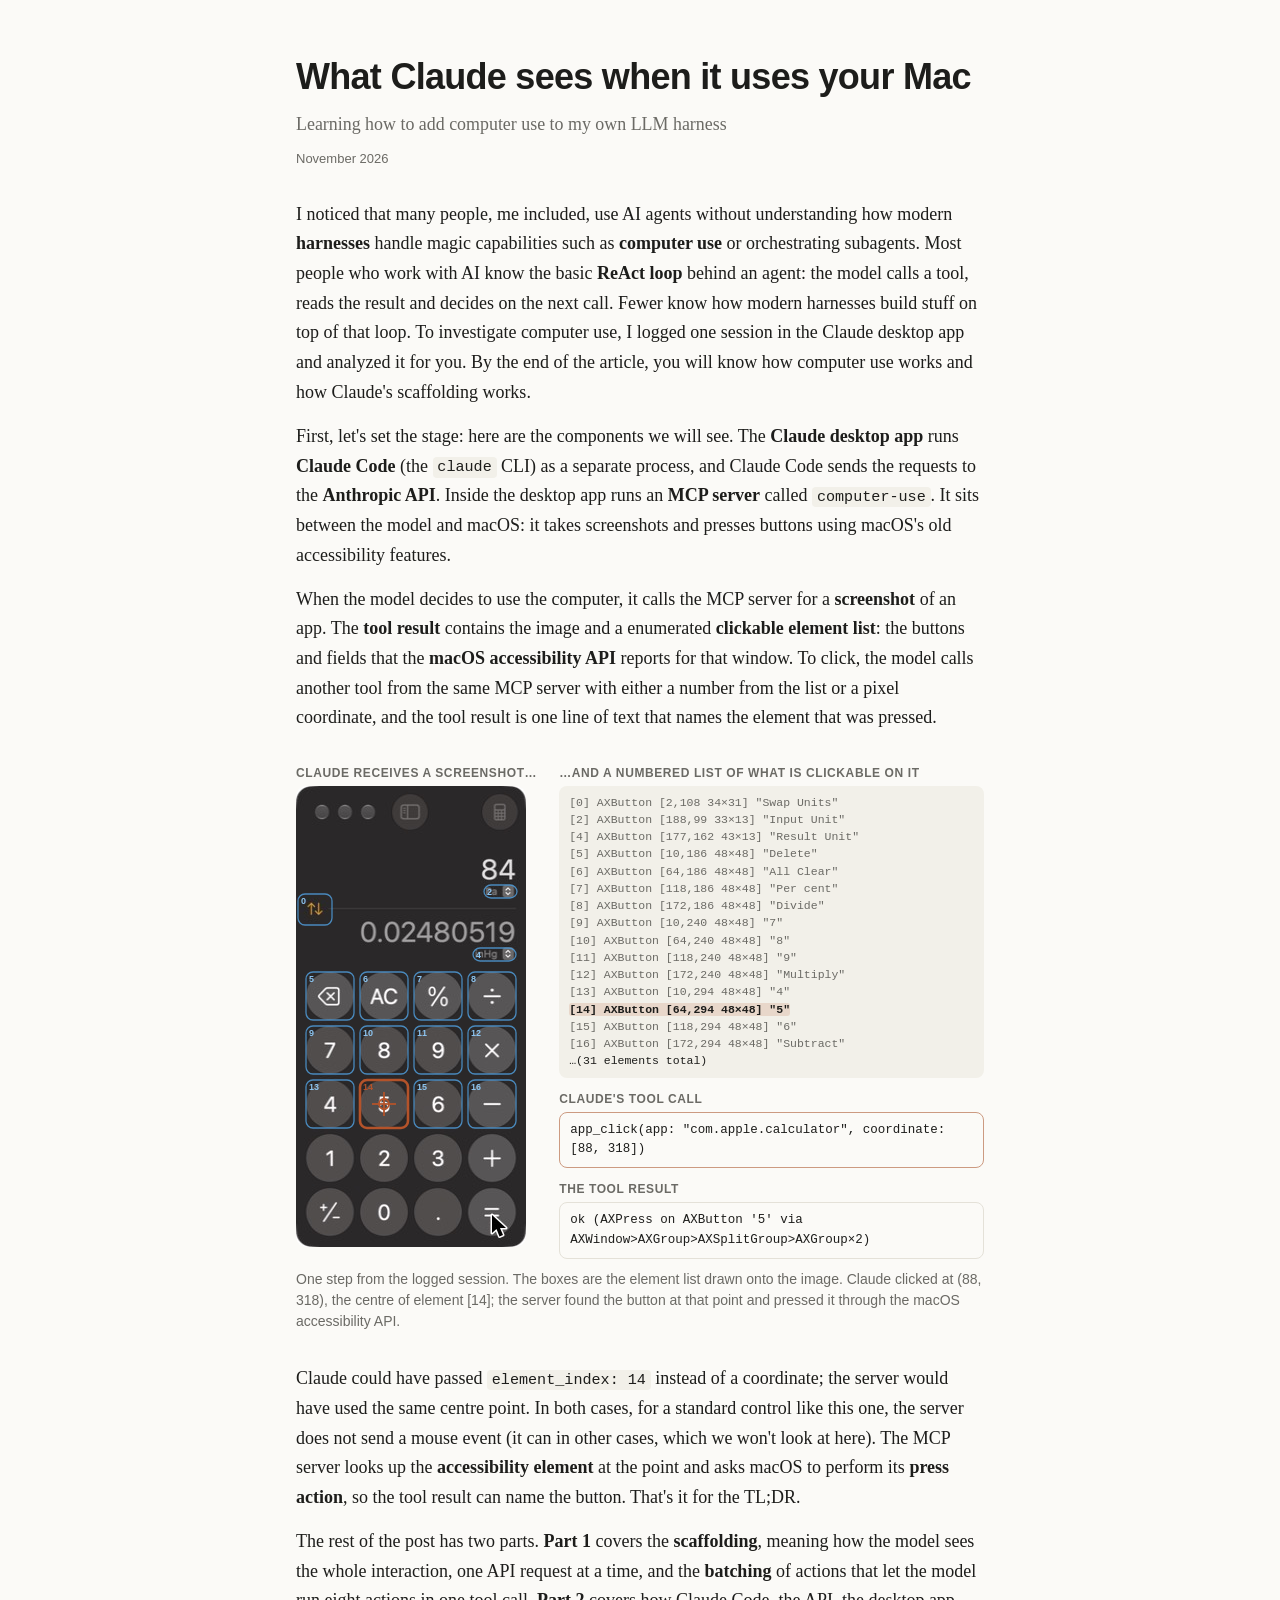
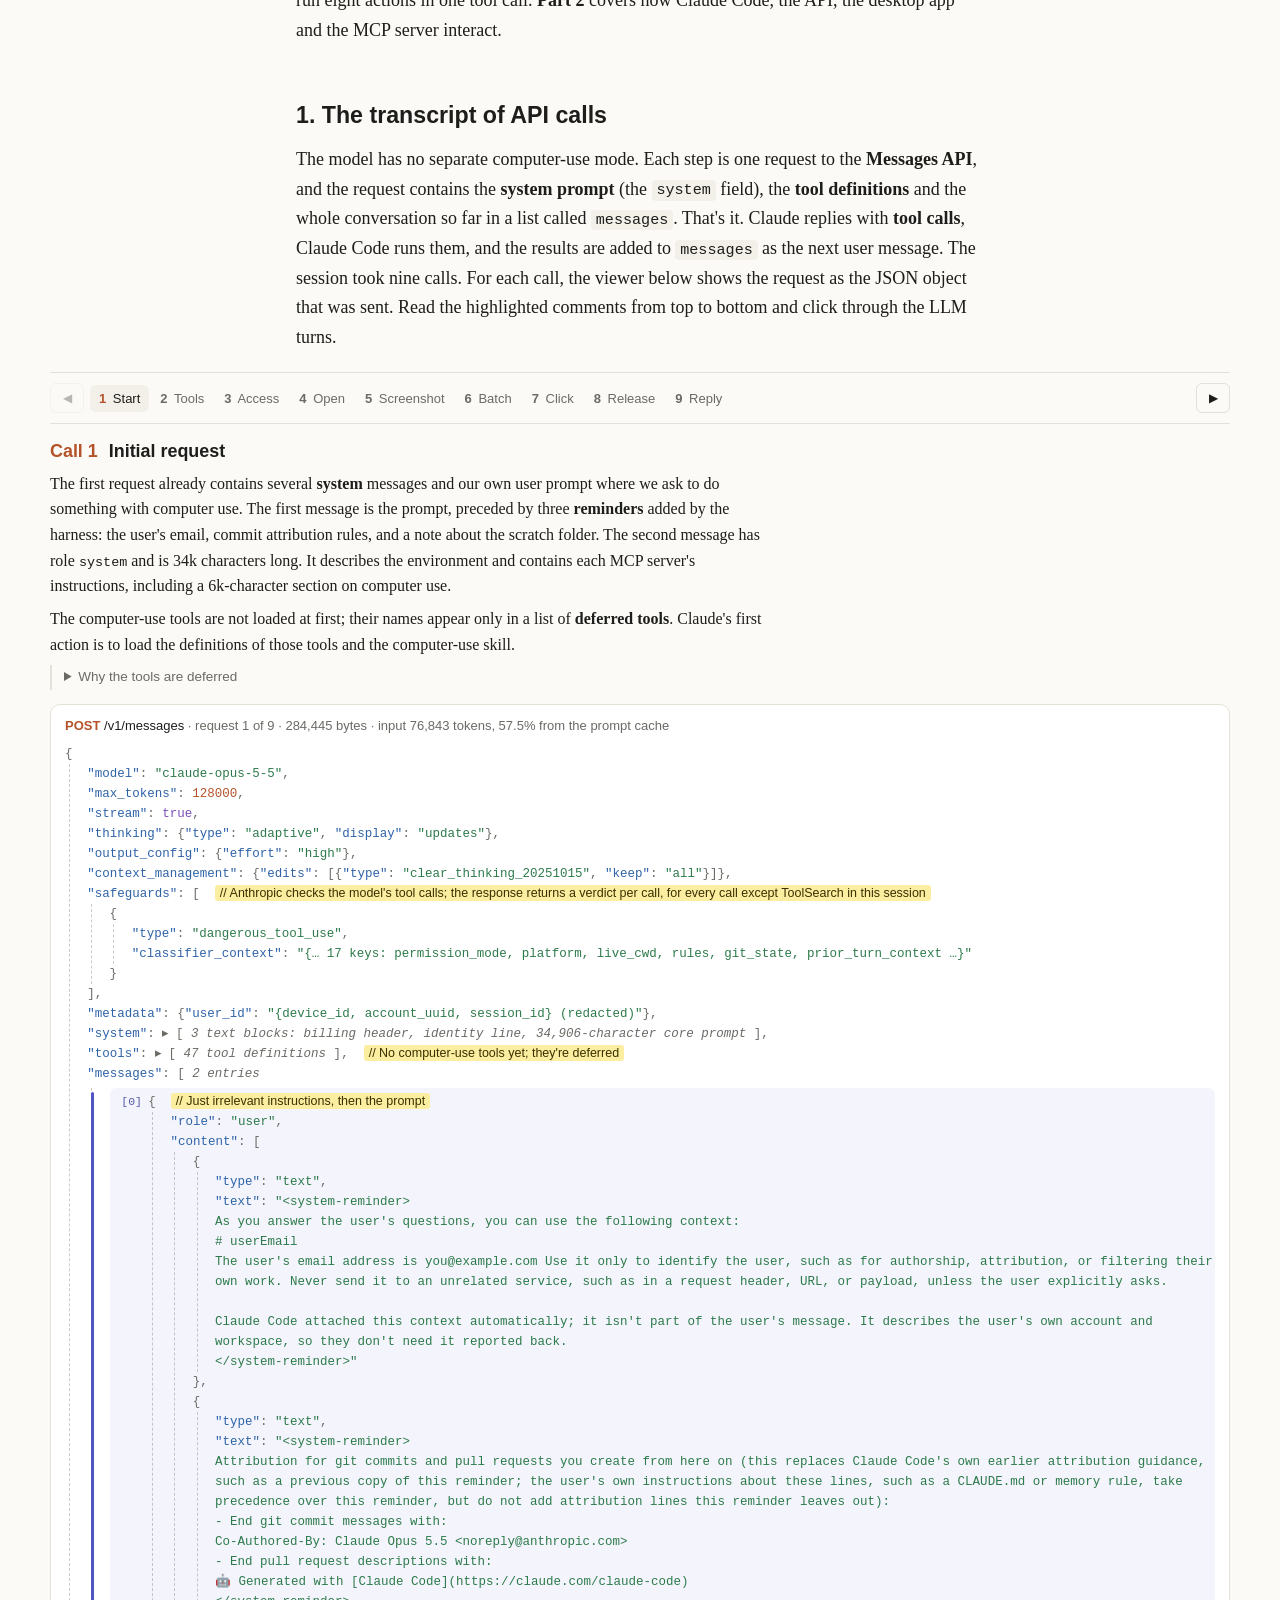
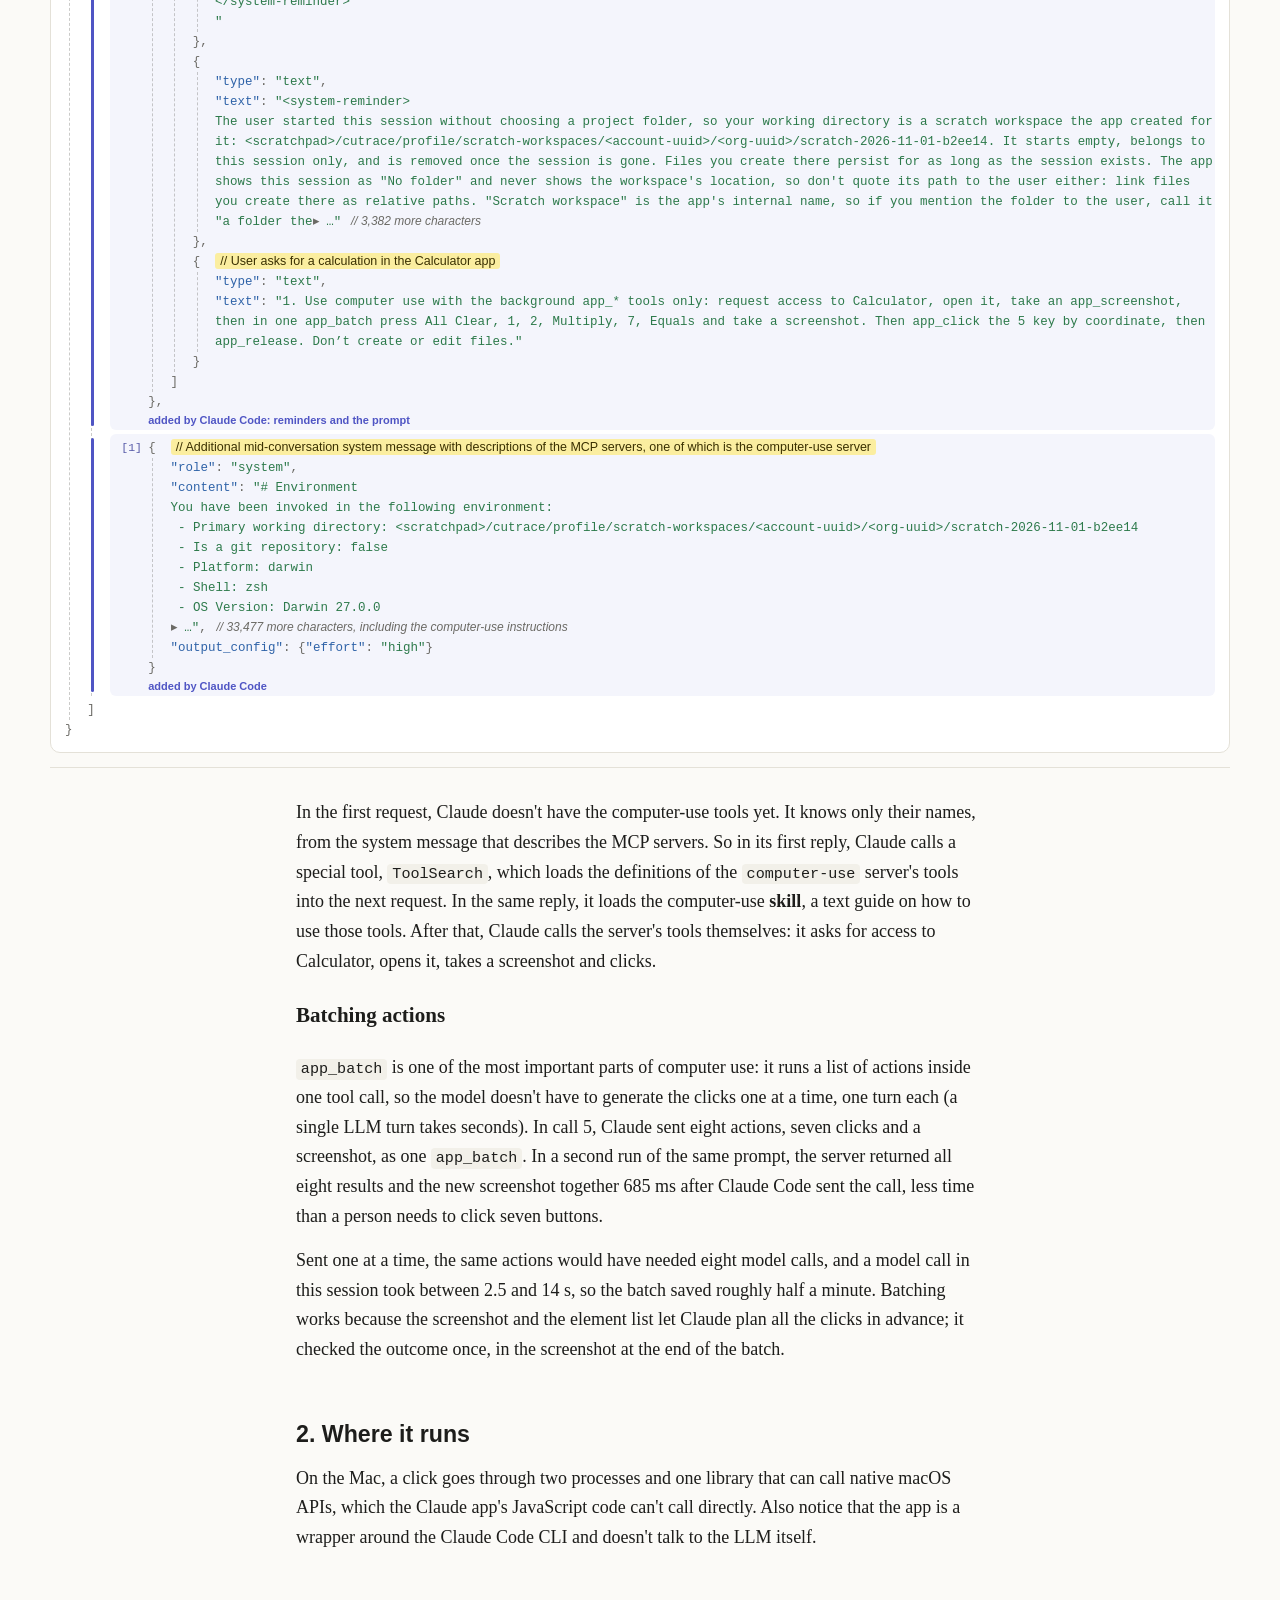
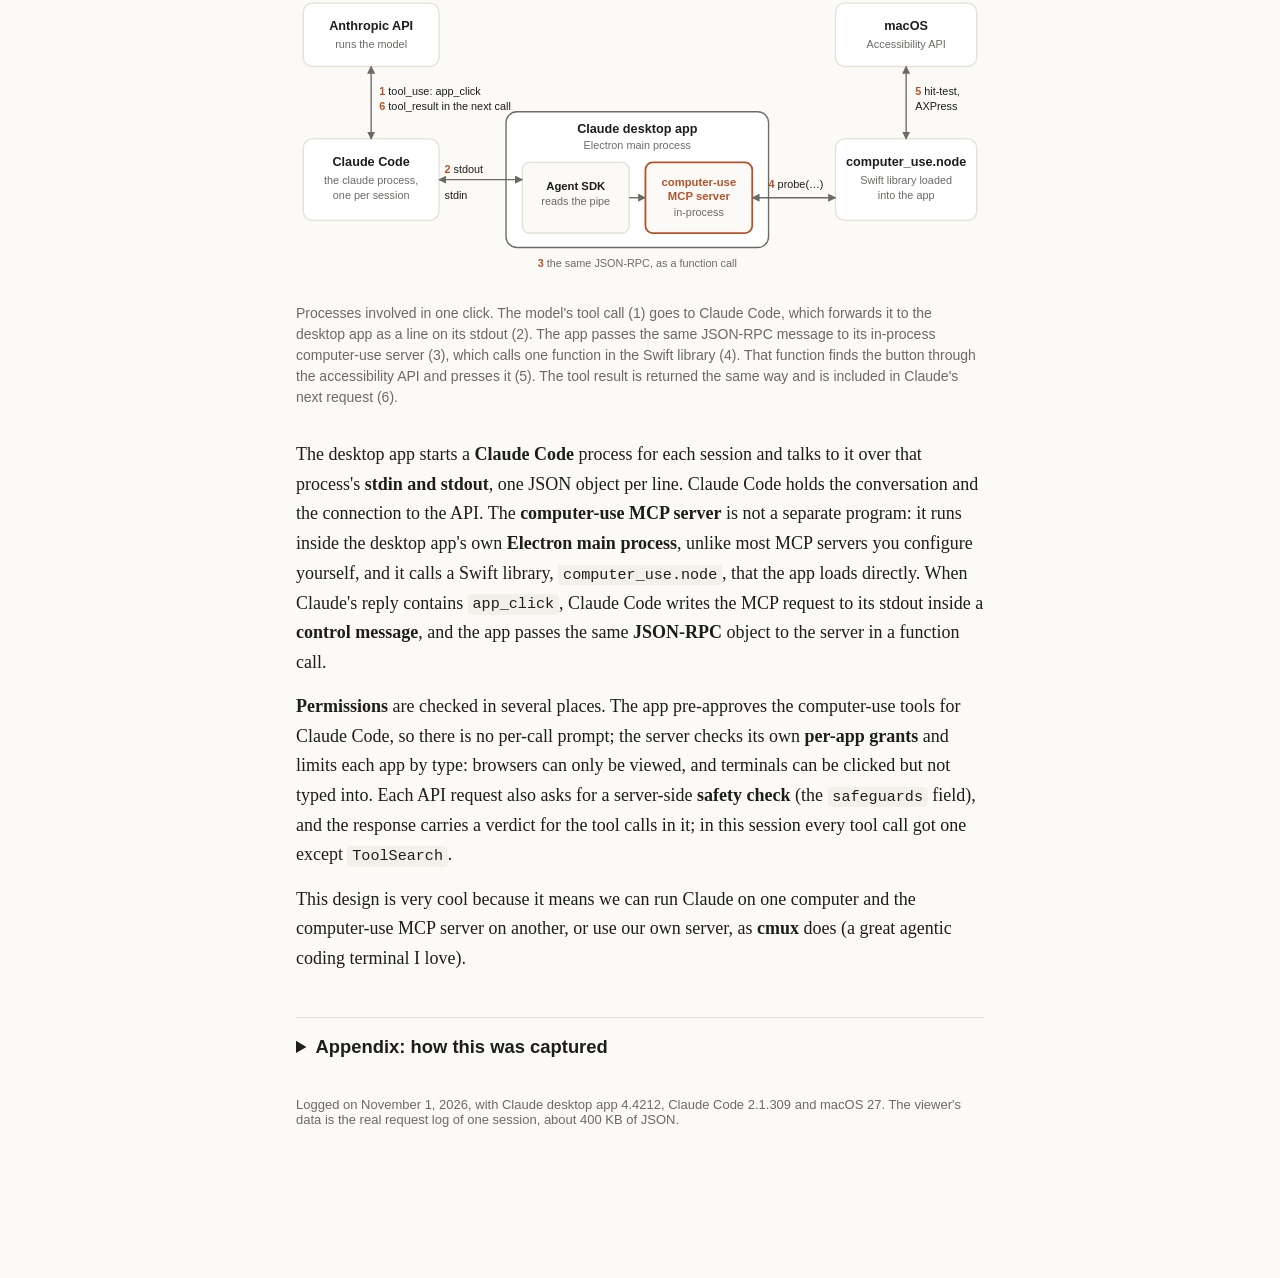
==== commit b8d39b1d: "Move the version numbers to the closing line" ====
--- a/docs/index.html
+++ b/docs/index.html
@@ -53,14 +53,14 @@
 .foot{margin-top:3em;font:13px -apple-system,sans-serif;color:var(--muted)}
 @media (max-width:640px){body{font-size:17px}h1{font-size:1.8rem}.fig1 .f1{flex-direction:column}.shotwrap,.shotwrap img,.shotwrap svg{width:200px;height:401px}.fig2{overflow-x:auto}.fig2 svg{min-width:600px}}
 </style>
-<link rel="stylesheet" href="scaffold.css?v=1793648276">
+<link rel="stylesheet" href="scaffold.css?v=1793648336">
 </head>
 <body>
 <main>
 
 <h1>What Claude sees when it uses your Mac</h1>
 <p class="dek">Learning how to add computer use to my own LLM harness</p>
-<p class="meta">November 2026 · Claude desktop app 4.4212 · Claude Code 2.1.309 · macOS 27</p>
+<p class="meta">November 2026</p>
 
 <p>I noticed that many people, me included, use AI agents without understanding how modern <strong>harnesses</strong> handle magic capabilities such as <strong>computer use</strong> or orchestrating subagents. Most people who work with AI know the basic <strong>ReAct loop</strong> behind an agent: the model calls a tool, reads the result and decides on the next call. Fewer know how modern harnesses build stuff on top of that loop. To investigate computer use, I logged one session in the Claude desktop app and analyzed it for you. By the end of the article, you will know how computer use works and how Claude's scaffolding works.</p>
 <p>First, let's set the stage: here are the components we will see. The <strong>Claude desktop app</strong> runs <strong>Claude Code</strong> (the <code>claude</code> CLI) as a separate process, and Claude Code sends the requests to the <strong>Anthropic API</strong>. Inside the desktop app runs an <strong>MCP server</strong> called <strong><code>computer-use</code></strong>. It sits between the model and macOS: it takes screenshots and presses buttons using macOS's old accessibility features.</p>
@@ -146,10 +146,10 @@
 <p>The viewer shows the logged requests with my personal setup removed: my own MCP servers, skills and instructions, my list of installed apps and identifying paths. Everything that ships with Claude is left as it was, including the full computer-use instructions and tool definitions. Token counts are as measured, so they include the removed material.</p>
 <p>The scripts and the captured data are in <a href="https://github.com/RunFMe/claude-computer-use-trace">the GitHub repository</a>: <a href="https://github.com/RunFMe/claude-computer-use-trace/blob/main/capture/build_cutrace.py">patching and re-signing the copy</a>, <a href="https://github.com/RunFMe/claude-computer-use-trace/blob/main/capture/logproxy.py">the logging proxy</a> and <a href="https://github.com/RunFMe/claude-computer-use-trace/blob/main/capture/make_scaffold.py">building the viewer data</a>.</p>
 </details>
-<p class="foot">Logged on November 1, 2026. The viewer's data is the real request log of one session, about 400 KB of JSON.</p>
+<p class="foot">Logged on November 1, 2026, with Claude desktop app 4.4212, Claude Code 2.1.309 and macOS 27. The viewer's data is the real request log of one session, about 400 KB of JSON.</p>
 </main>
-<script>window.BUILD = "1793648276";</script>
-<script src="scaffold.js?v=1793648276"></script>
+<script>window.BUILD = "1793648336";</script>
+<script src="scaffold.js?v=1793648336"></script>
 <script>
 if (new URLSearchParams(location.search).has("live")) setInterval(() => fetch("build-id.txt", {cache: "no-store"}).then(r => r.text()).then(t => { if (t.trim() !== window.BUILD) location.reload(); }).catch(() => {}), 1000);
 </script>
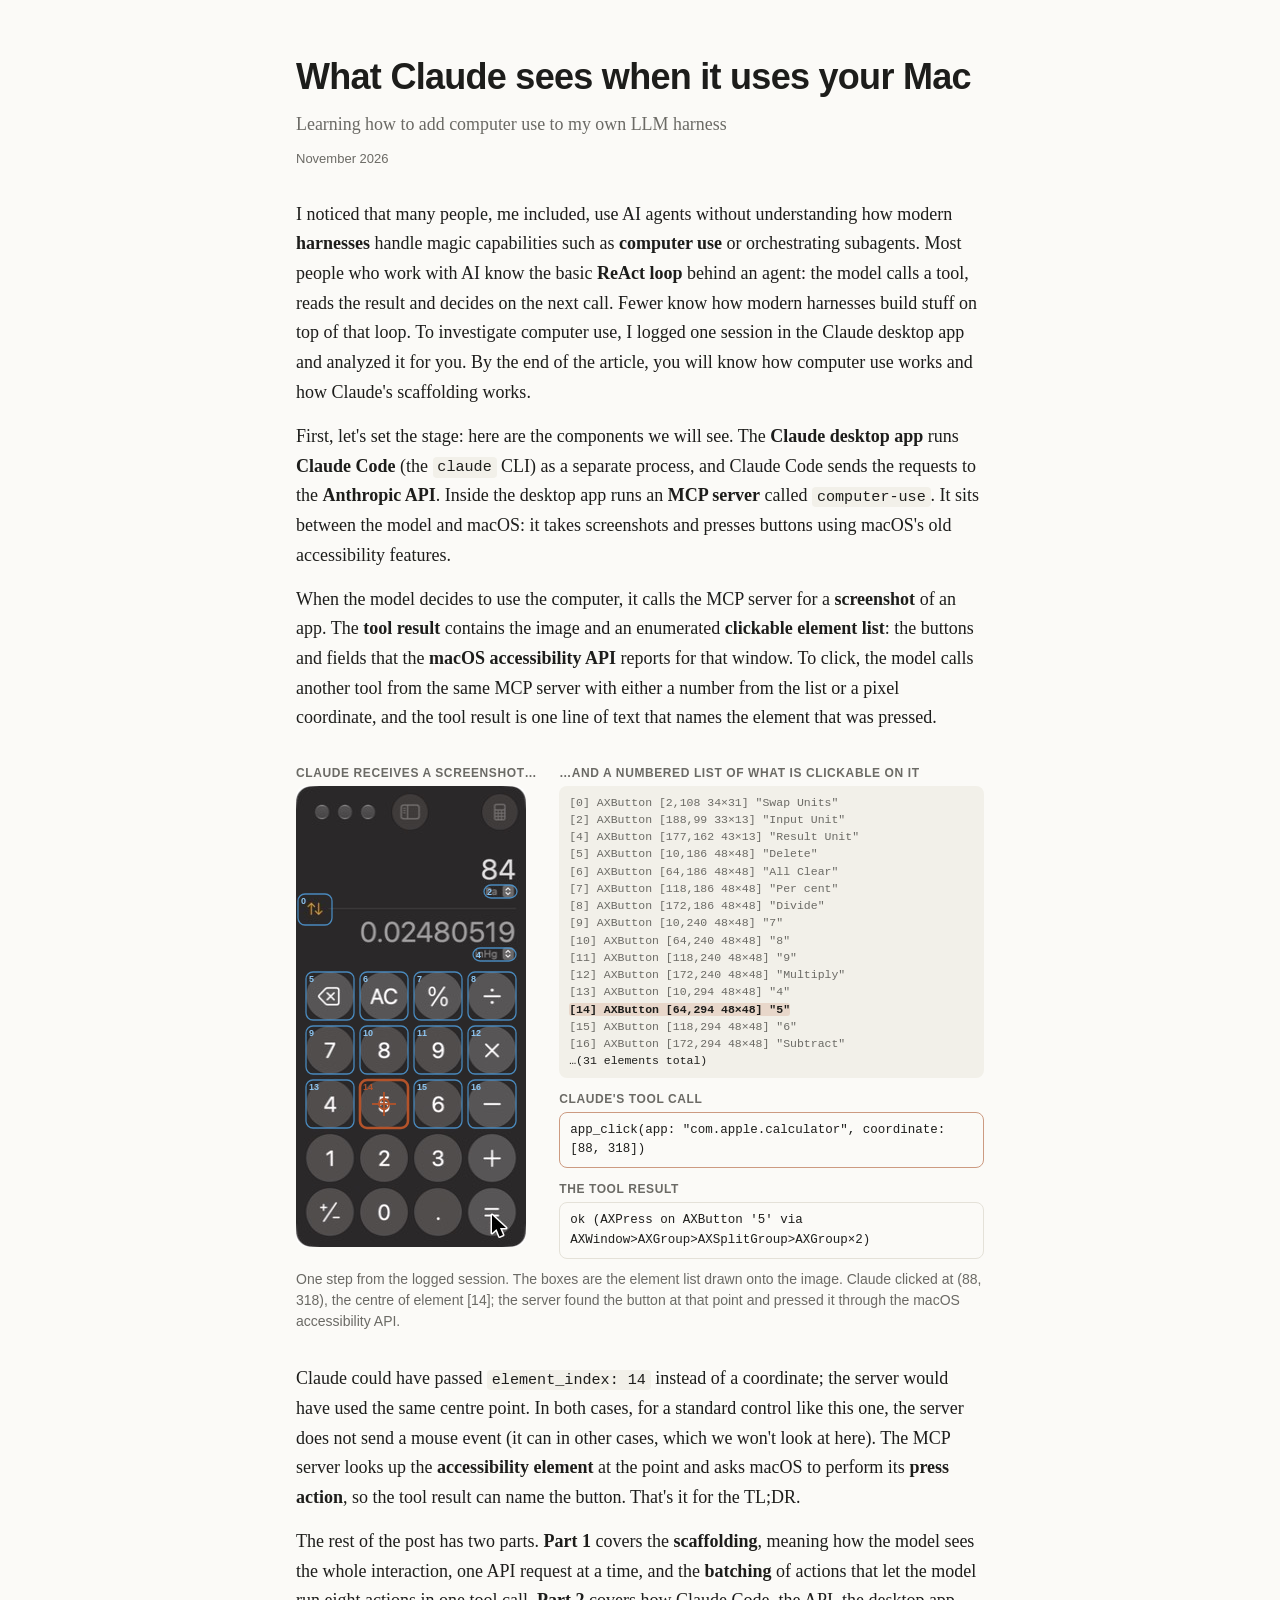
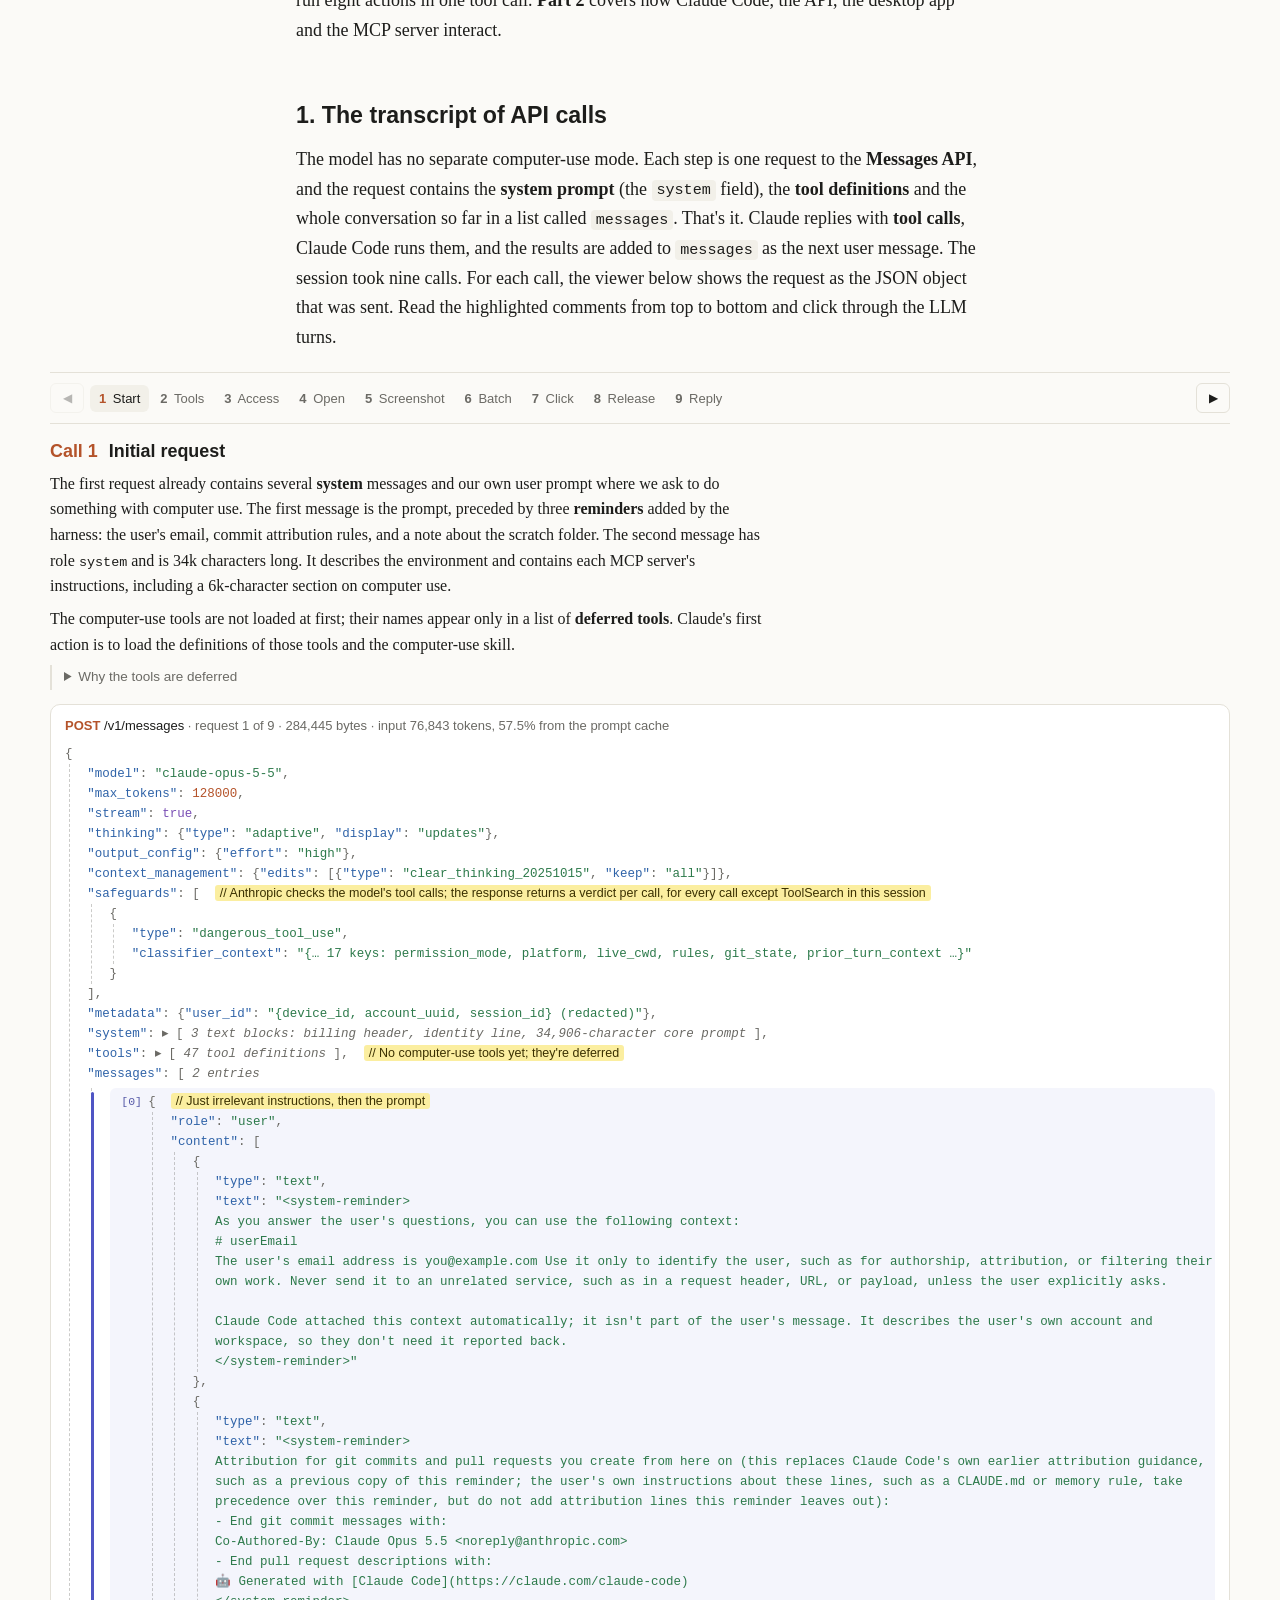
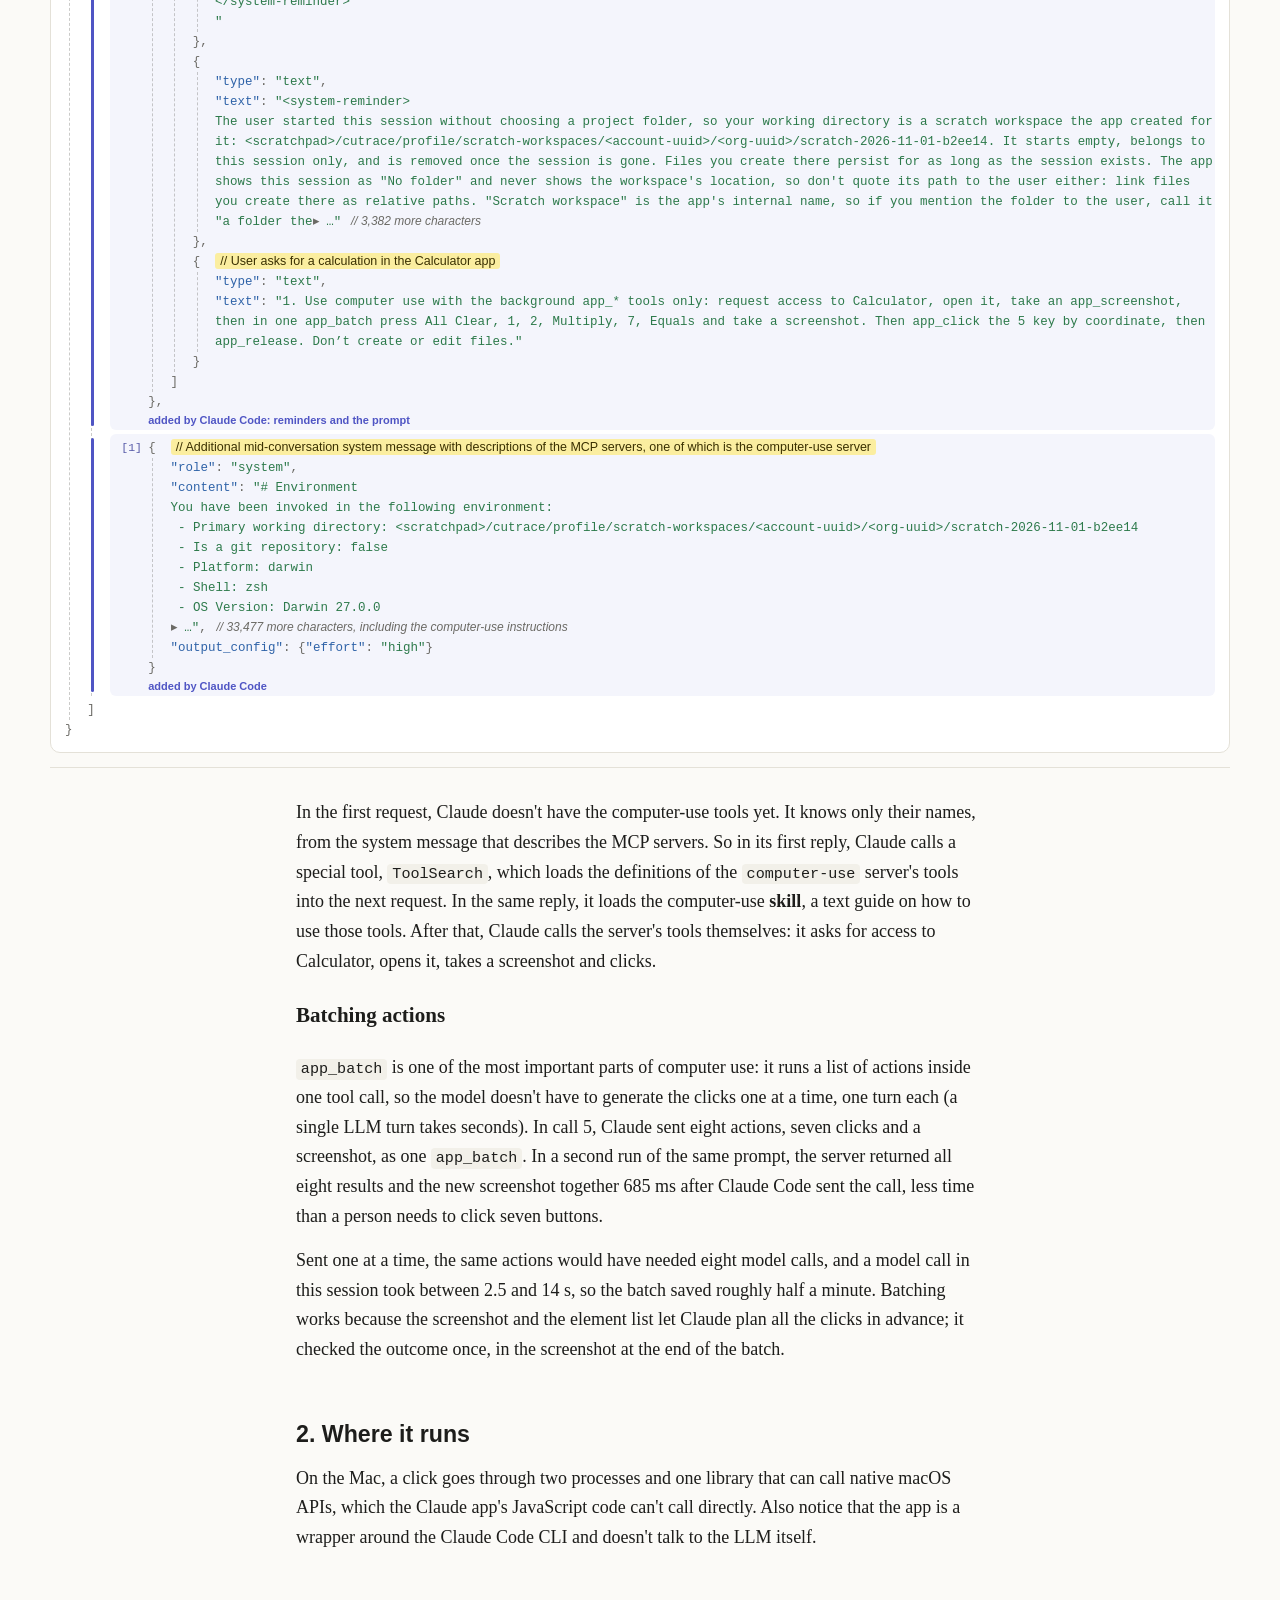
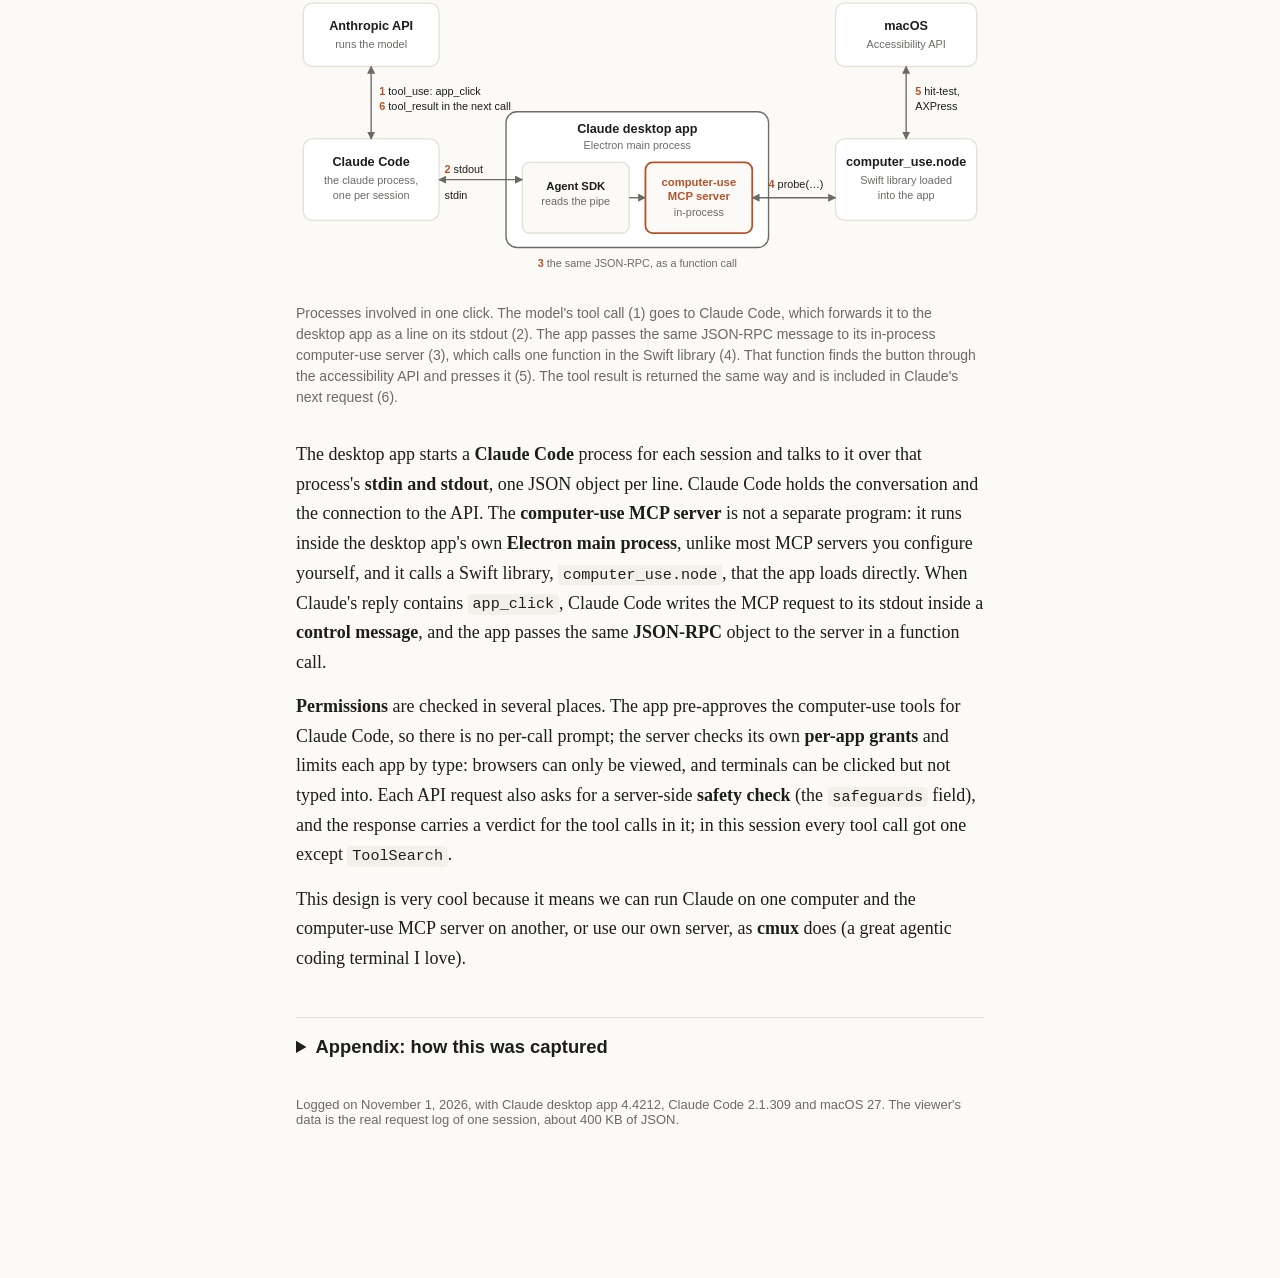
==== commit 1a548328: "Rewrite the tweet thread around the new framing; add a batching image" ====
--- a/docs/index.html
+++ b/docs/index.html
@@ -53,7 +53,7 @@
 .foot{margin-top:3em;font:13px -apple-system,sans-serif;color:var(--muted)}
 @media (max-width:640px){body{font-size:17px}h1{font-size:1.8rem}.fig1 .f1{flex-direction:column}.shotwrap,.shotwrap img,.shotwrap svg{width:200px;height:401px}.fig2{overflow-x:auto}.fig2 svg{min-width:600px}}
 </style>
-<link rel="stylesheet" href="scaffold.css?v=1793648336">
+<link rel="stylesheet" href="scaffold.css?v=1793648498">
 </head>
 <body>
 <main>
@@ -64,7 +64,7 @@
 
 <p>I noticed that many people, me included, use AI agents without understanding how modern <strong>harnesses</strong> handle magic capabilities such as <strong>computer use</strong> or orchestrating subagents. Most people who work with AI know the basic <strong>ReAct loop</strong> behind an agent: the model calls a tool, reads the result and decides on the next call. Fewer know how modern harnesses build stuff on top of that loop. To investigate computer use, I logged one session in the Claude desktop app and analyzed it for you. By the end of the article, you will know how computer use works and how Claude's scaffolding works.</p>
 <p>First, let's set the stage: here are the components we will see. The <strong>Claude desktop app</strong> runs <strong>Claude Code</strong> (the <code>claude</code> CLI) as a separate process, and Claude Code sends the requests to the <strong>Anthropic API</strong>. Inside the desktop app runs an <strong>MCP server</strong> called <strong><code>computer-use</code></strong>. It sits between the model and macOS: it takes screenshots and presses buttons using macOS's old accessibility features.</p>
-<p>When the model decides to use the computer, it calls the MCP server for a <strong>screenshot</strong> of an app. The <strong>tool result</strong> contains the image and a enumerated <strong>clickable element list</strong>: the buttons and fields that the <strong>macOS accessibility API</strong> reports for that window. To click, the model calls another tool from the same MCP server with either a number from the list or a pixel coordinate, and the tool result is one line of text that names the element that was pressed.</p>
+<p>When the model decides to use the computer, it calls the MCP server for a <strong>screenshot</strong> of an app. The <strong>tool result</strong> contains the image and an enumerated <strong>clickable element list</strong>: the buttons and fields that the <strong>macOS accessibility API</strong> reports for that window. To click, the model calls another tool from the same MCP server with either a number from the list or a pixel coordinate, and the tool result is one line of text that names the element that was pressed.</p>
 <figure class="fig1">
   <div class="f1">
     <div class="f1-col">
@@ -148,8 +148,8 @@
 </details>
 <p class="foot">Logged on November 1, 2026, with Claude desktop app 4.4212, Claude Code 2.1.309 and macOS 27. The viewer's data is the real request log of one session, about 400 KB of JSON.</p>
 </main>
-<script>window.BUILD = "1793648336";</script>
-<script src="scaffold.js?v=1793648336"></script>
+<script>window.BUILD = "1793648498";</script>
+<script src="scaffold.js?v=1793648498"></script>
 <script>
 if (new URLSearchParams(location.search).has("live")) setInterval(() => fetch("build-id.txt", {cache: "no-store"}).then(r => r.text()).then(t => { if (t.trim() !== window.BUILD) location.reload(); }).catch(() => {}), 1000);
 </script>
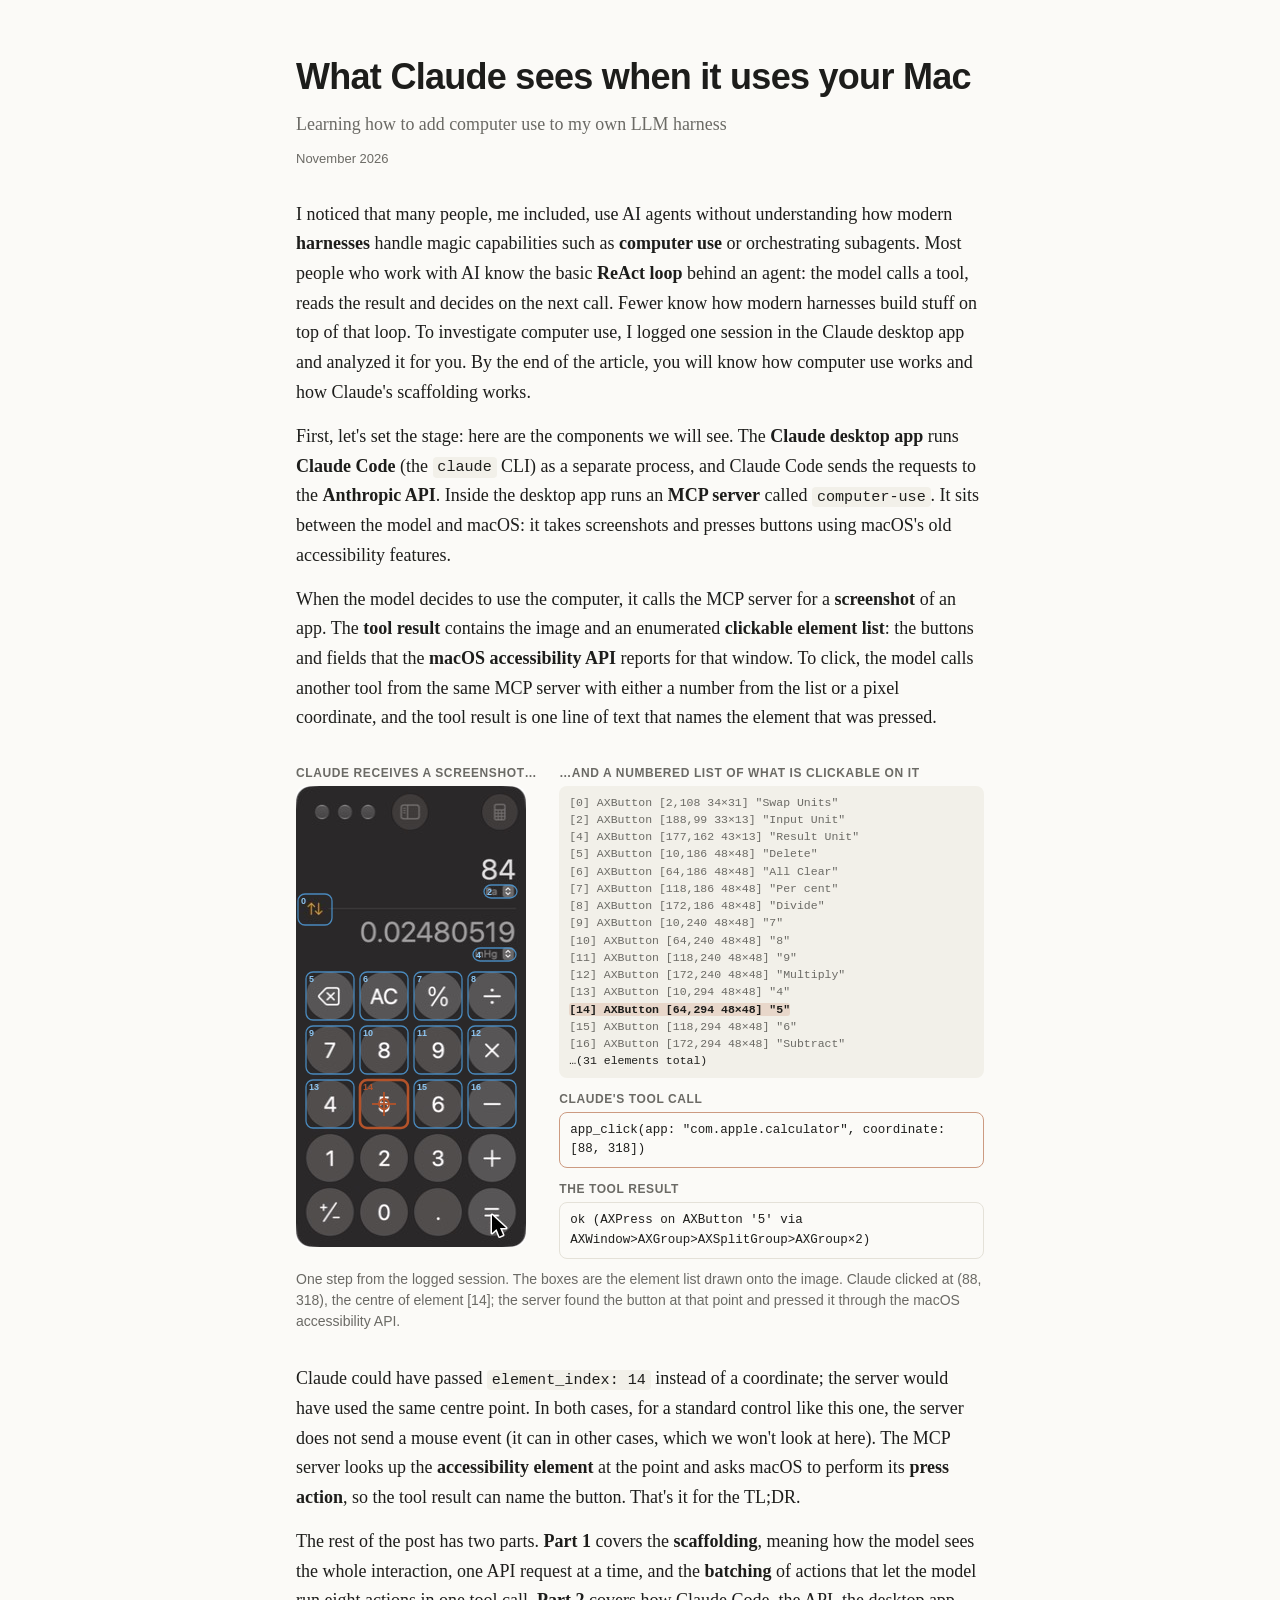
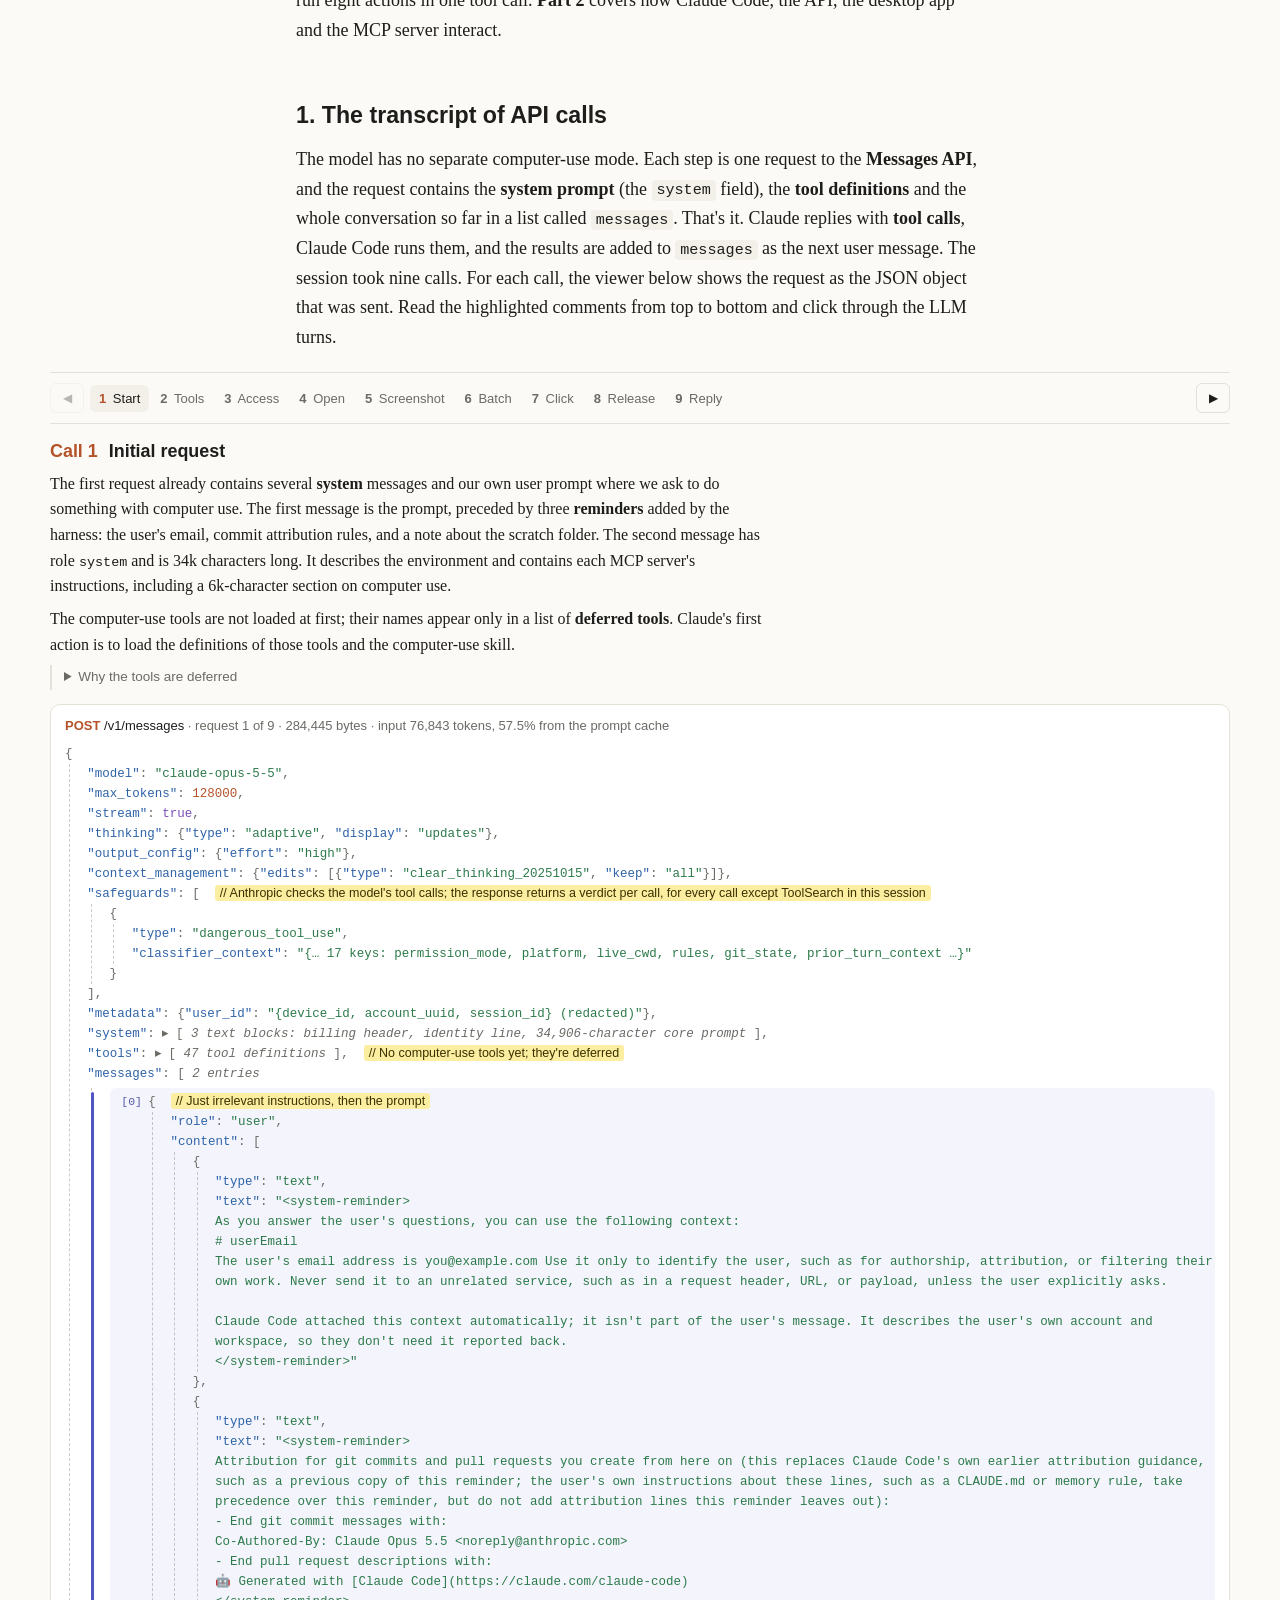
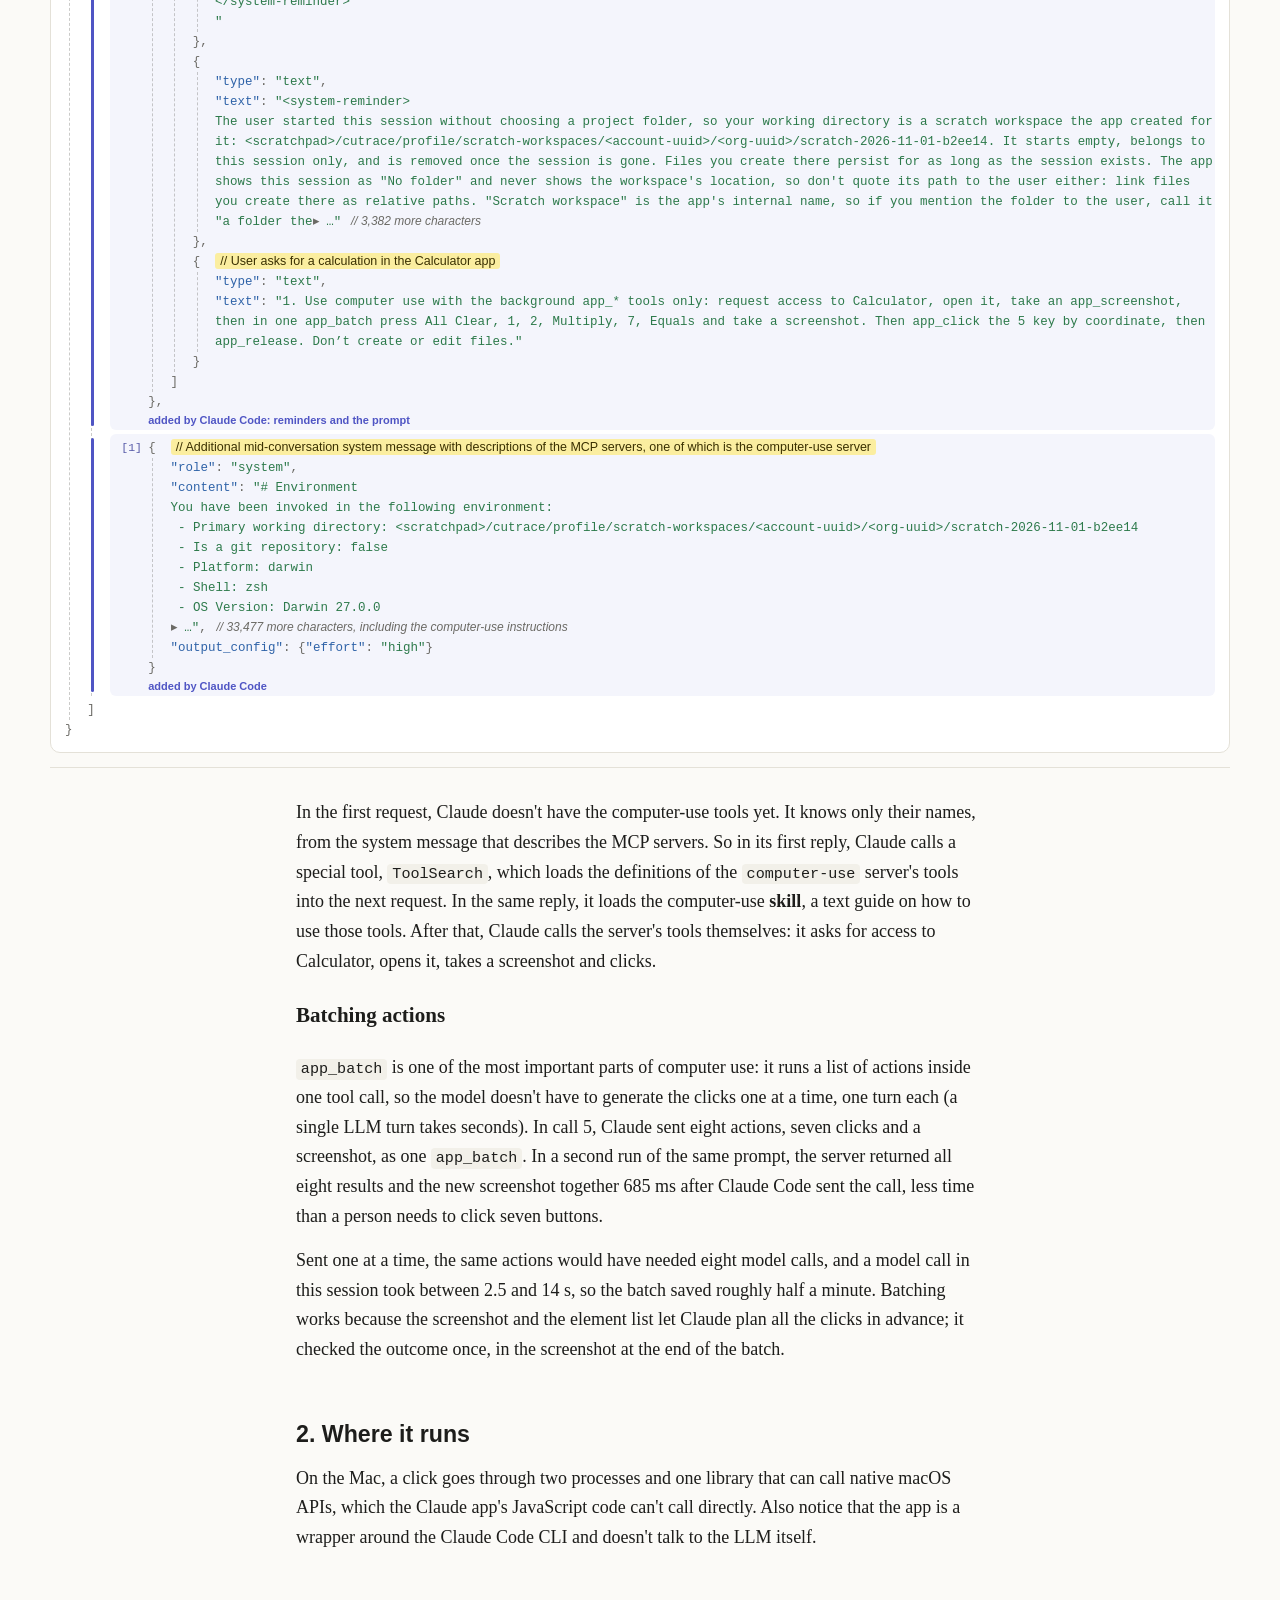
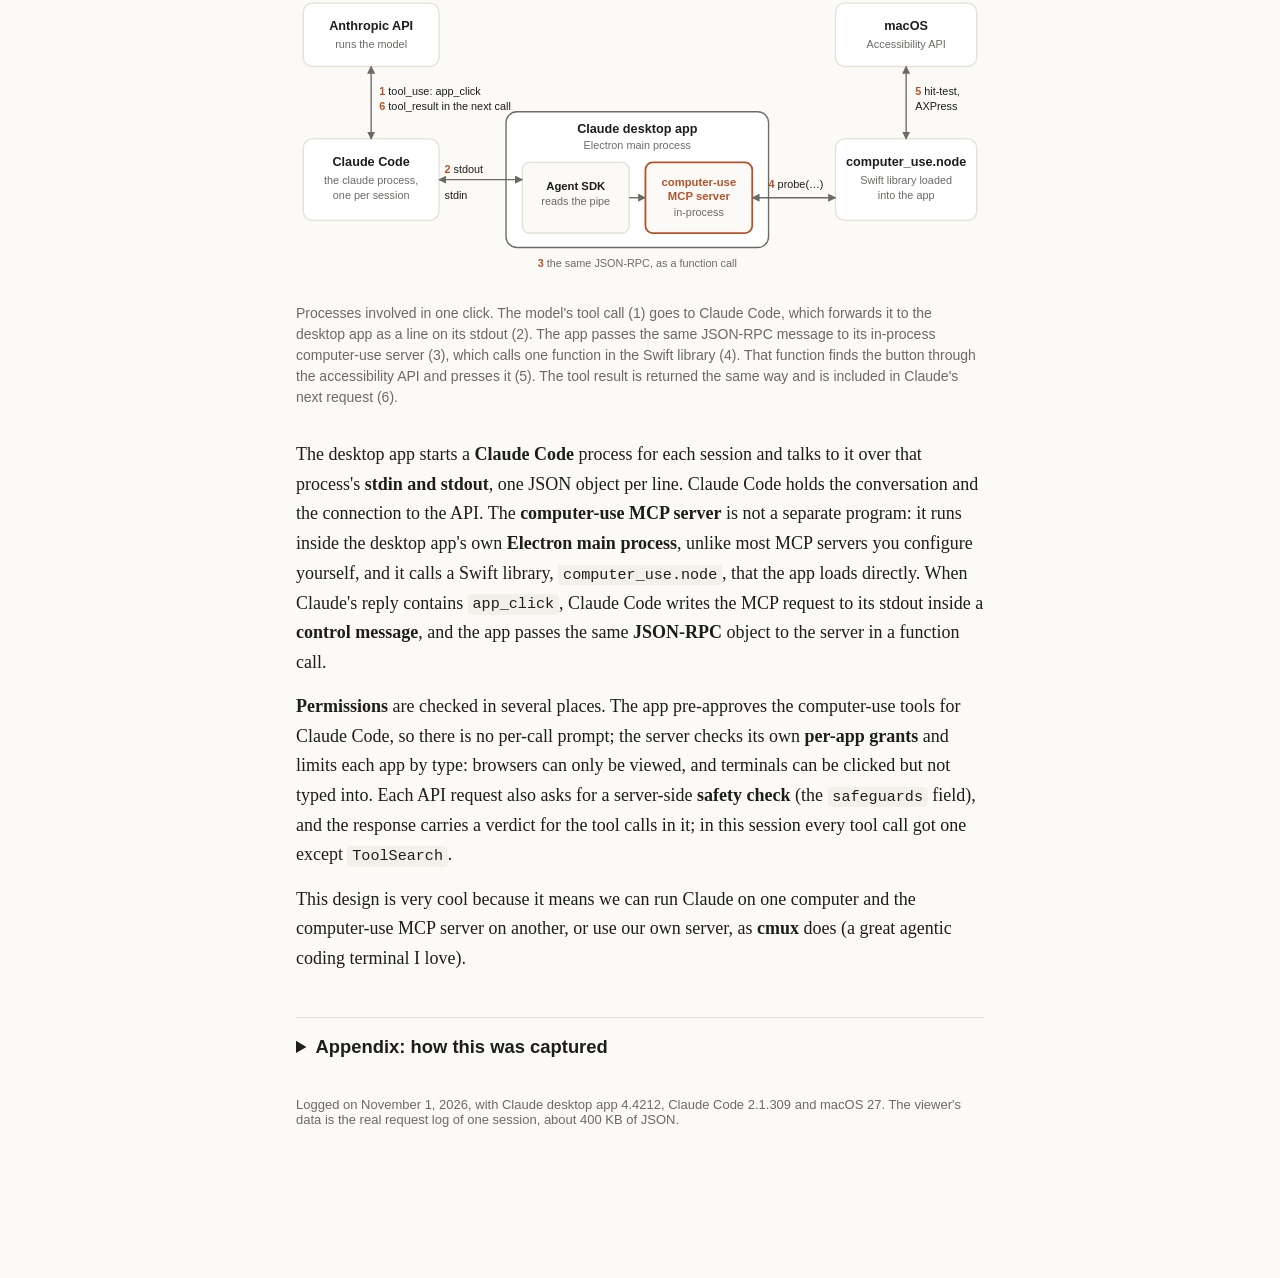
==== commit 1d1b00b3: "Rework the tweet thread and its images" ====
--- a/docs/index.html
+++ b/docs/index.html
@@ -53,7 +53,7 @@
 .foot{margin-top:3em;font:13px -apple-system,sans-serif;color:var(--muted)}
 @media (max-width:640px){body{font-size:17px}h1{font-size:1.8rem}.fig1 .f1{flex-direction:column}.shotwrap,.shotwrap img,.shotwrap svg{width:200px;height:401px}.fig2{overflow-x:auto}.fig2 svg{min-width:600px}}
 </style>
-<link rel="stylesheet" href="scaffold.css?v=1793648498">
+<link rel="stylesheet" href="scaffold.css?v=1793648945">
 </head>
 <body>
 <main>
@@ -148,8 +148,8 @@
 </details>
 <p class="foot">Logged on November 1, 2026, with Claude desktop app 4.4212, Claude Code 2.1.309 and macOS 27. The viewer's data is the real request log of one session, about 400 KB of JSON.</p>
 </main>
-<script>window.BUILD = "1793648498";</script>
-<script src="scaffold.js?v=1793648498"></script>
+<script>window.BUILD = "1793648945";</script>
+<script src="scaffold.js?v=1793648945"></script>
 <script>
 if (new URLSearchParams(location.search).has("live")) setInterval(() => fetch("build-id.txt", {cache: "no-store"}).then(r => r.text()).then(t => { if (t.trim() !== window.BUILD) location.reload(); }).catch(() => {}), 1000);
 </script>
